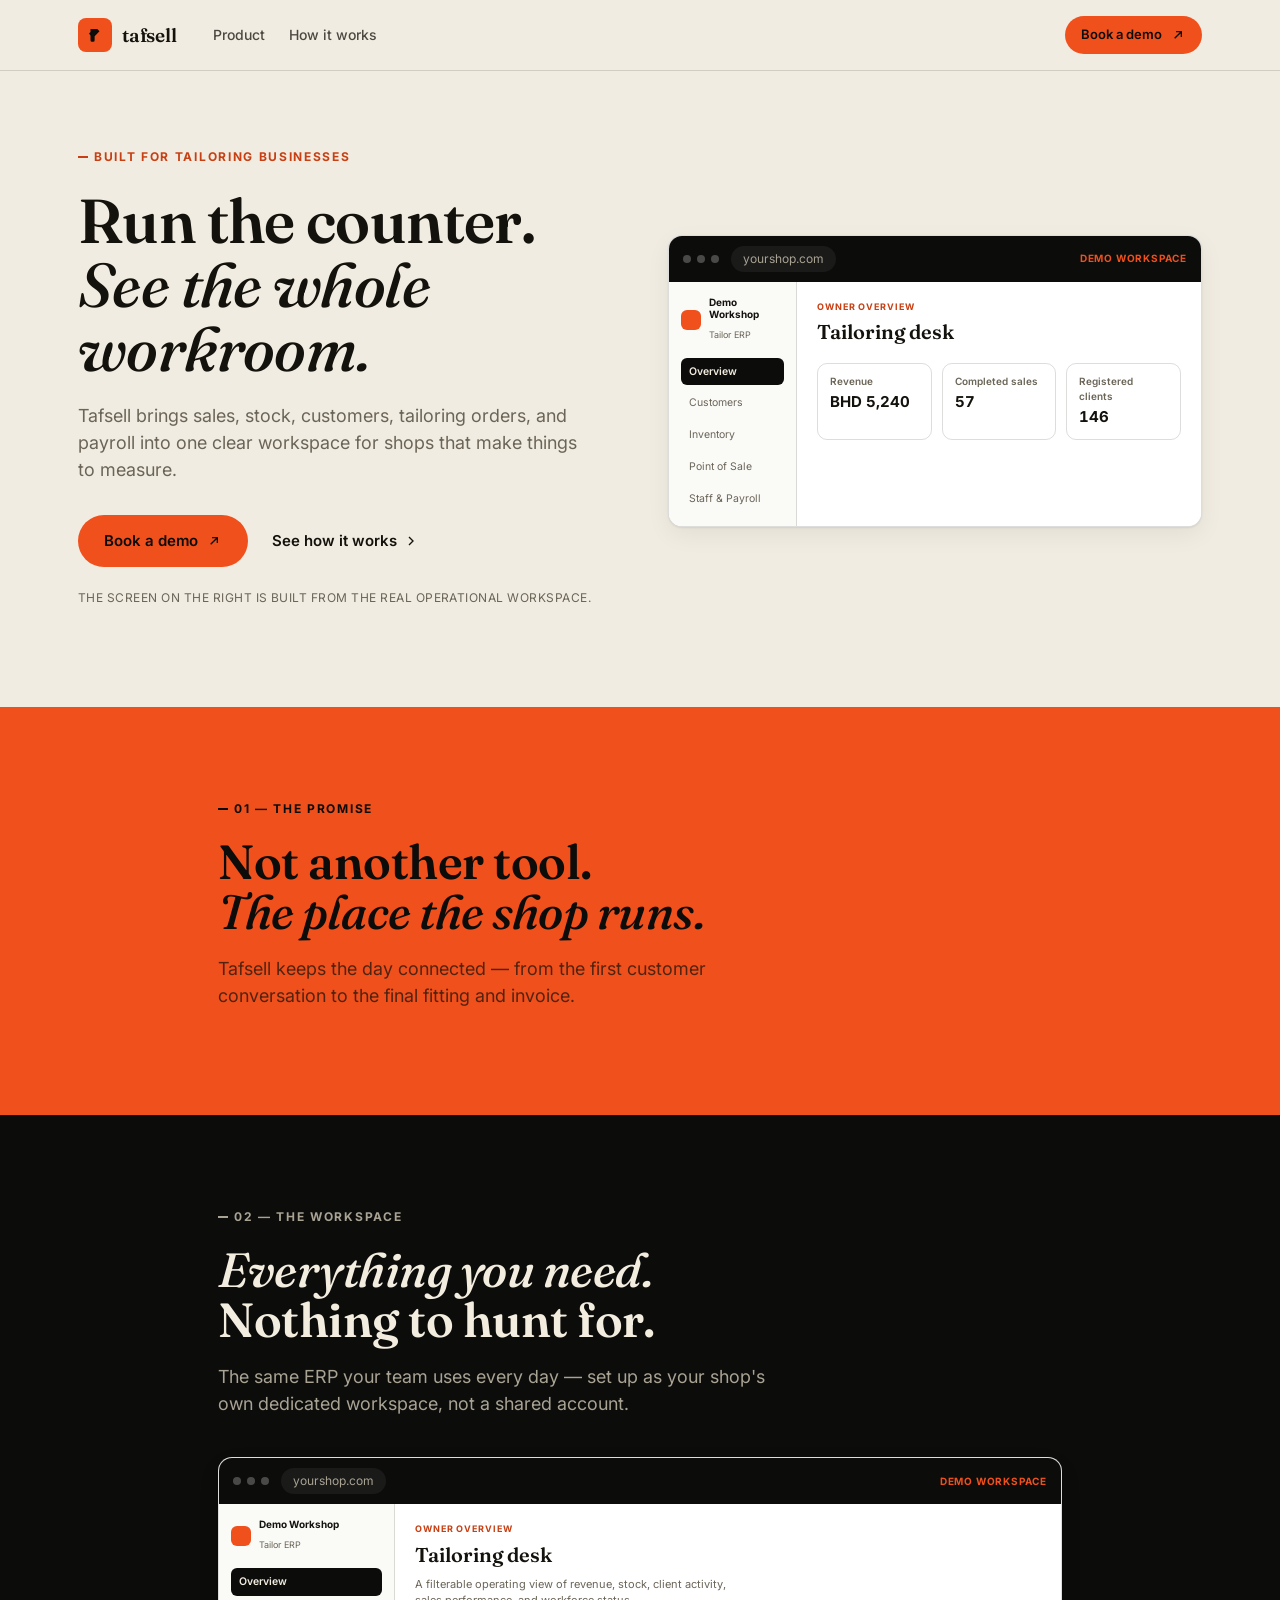
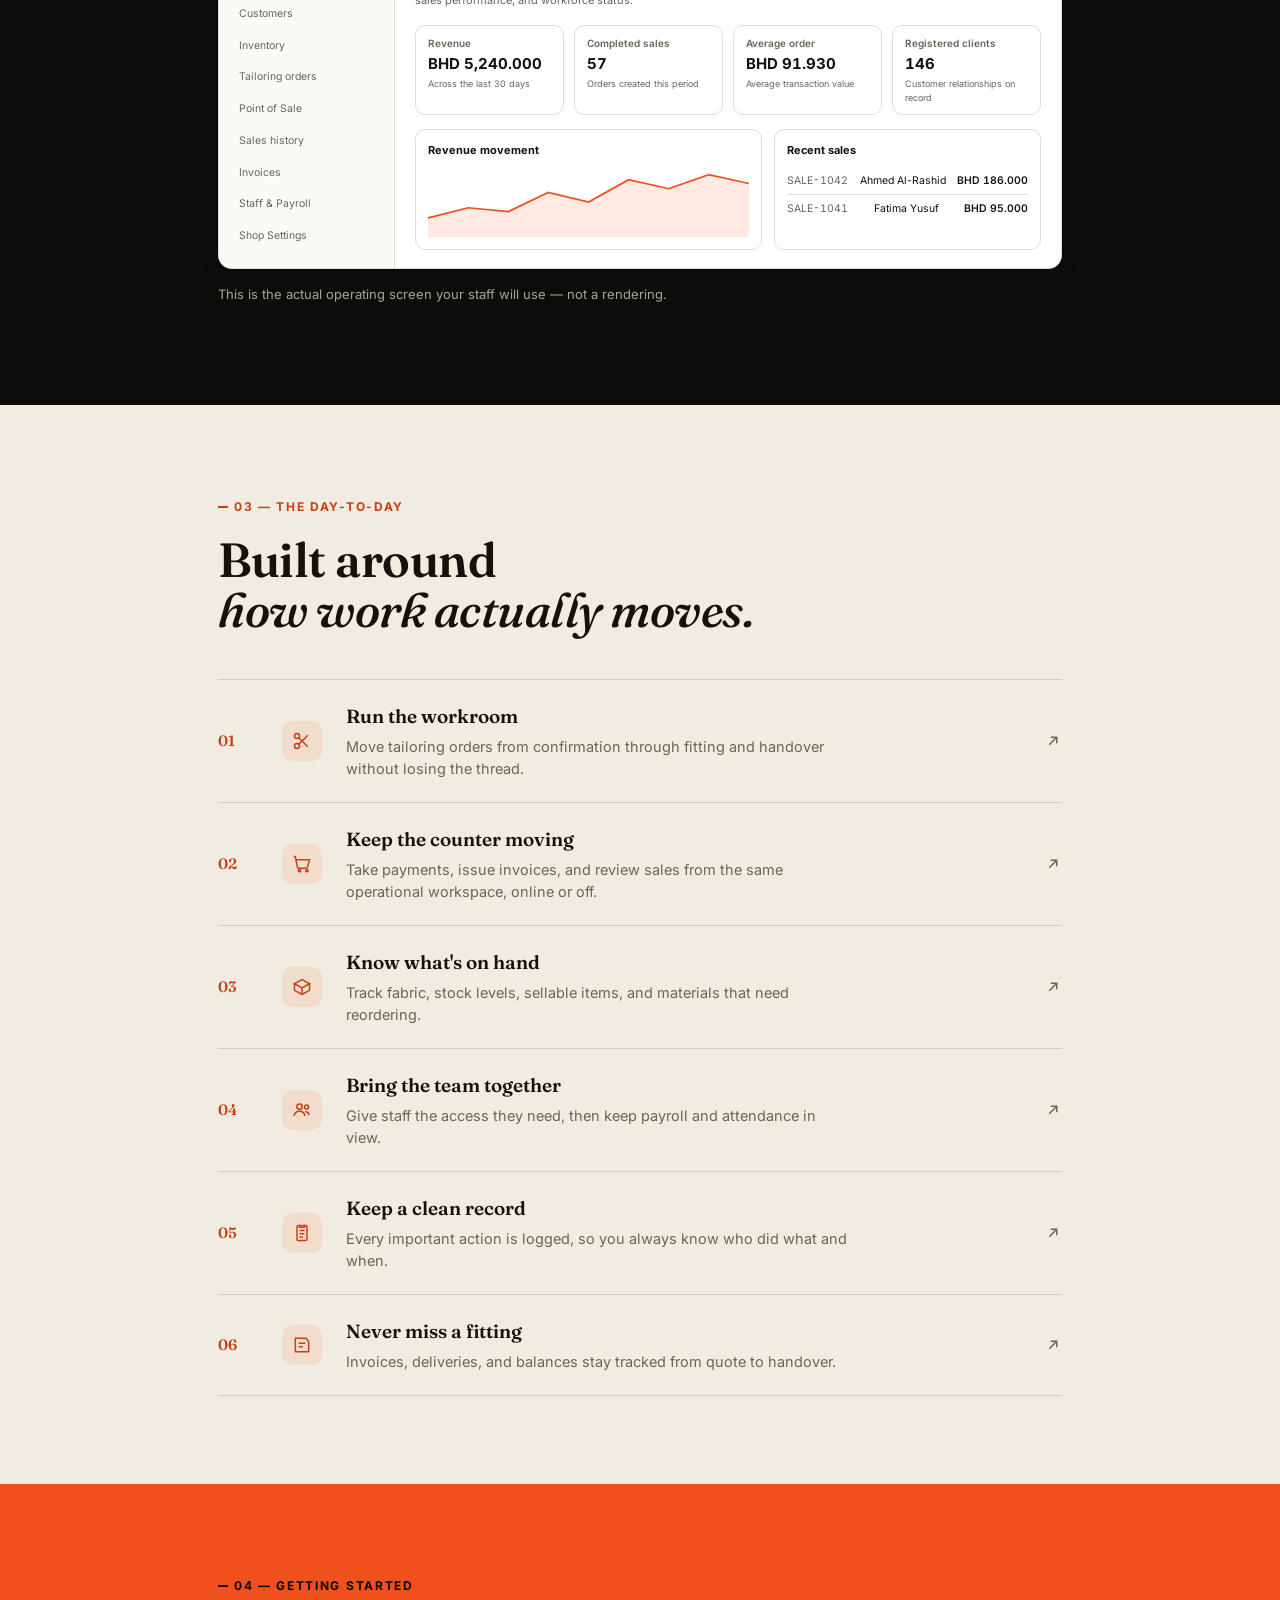
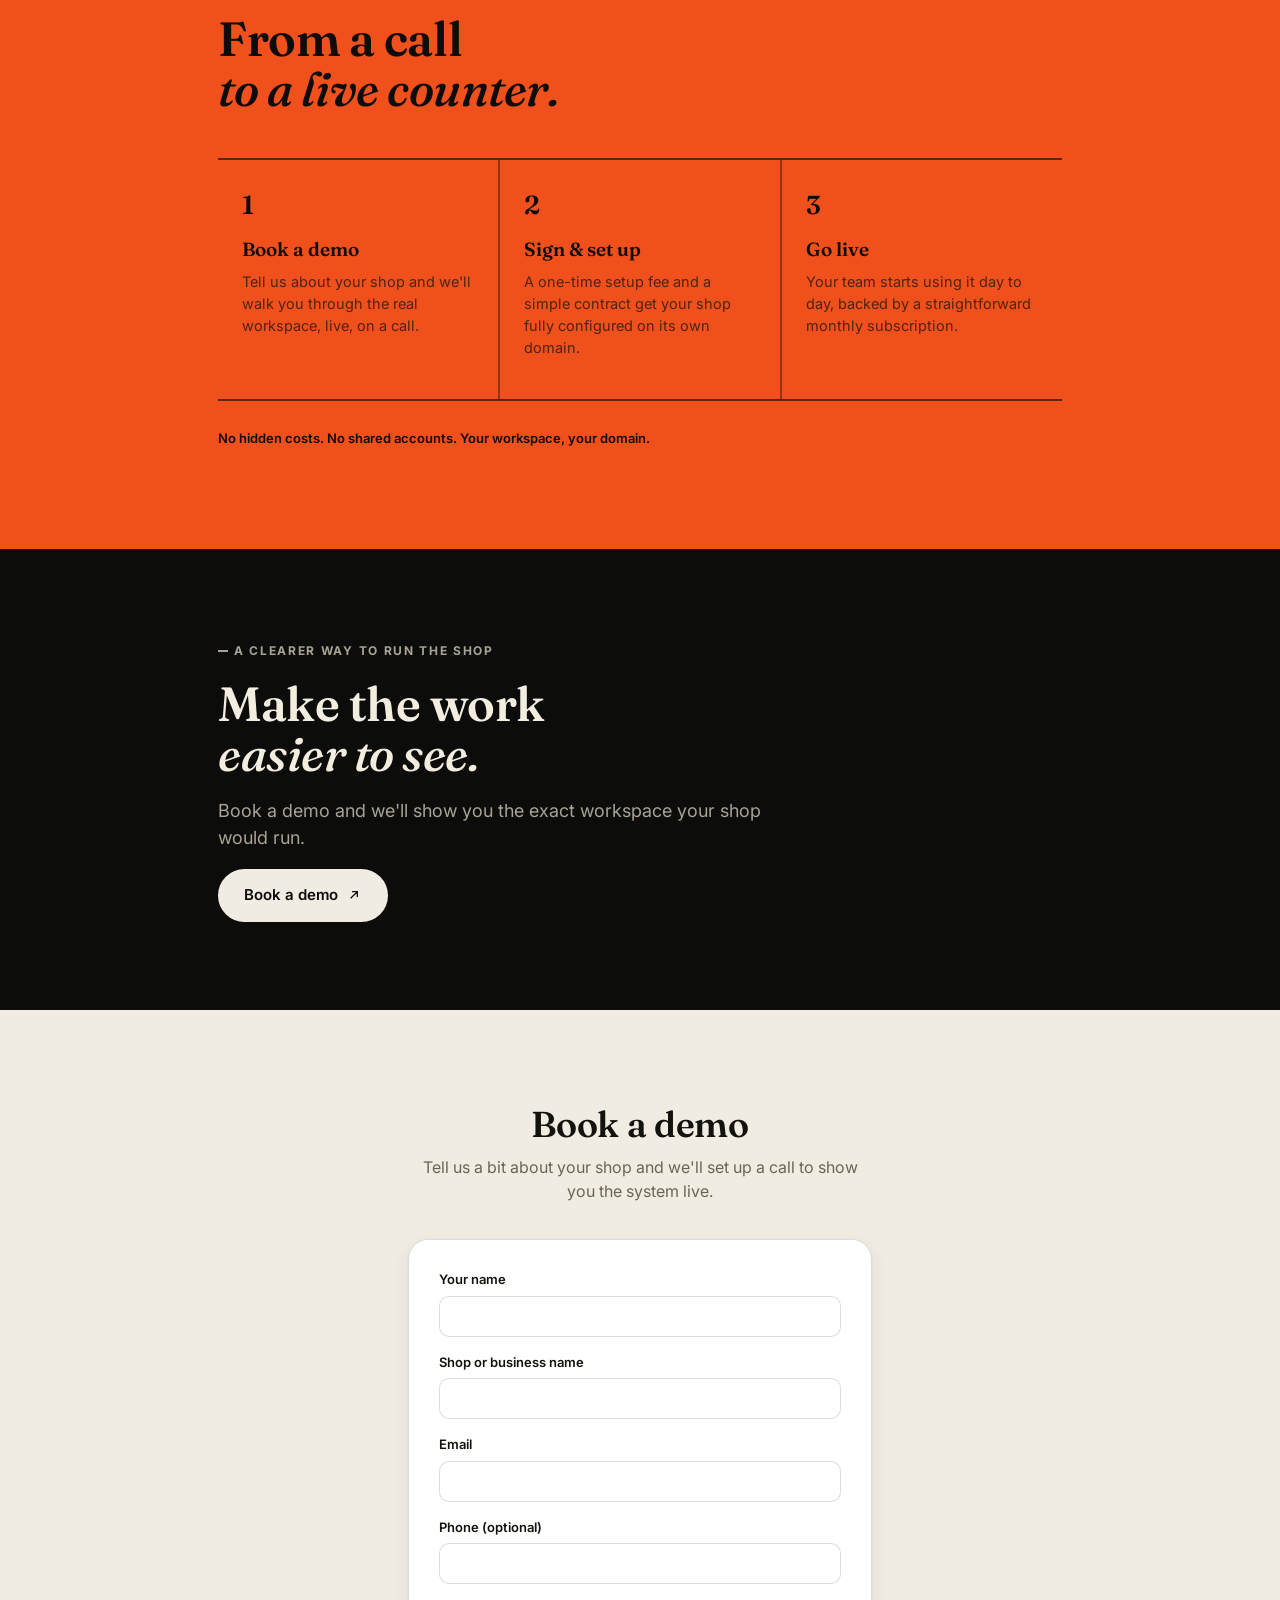
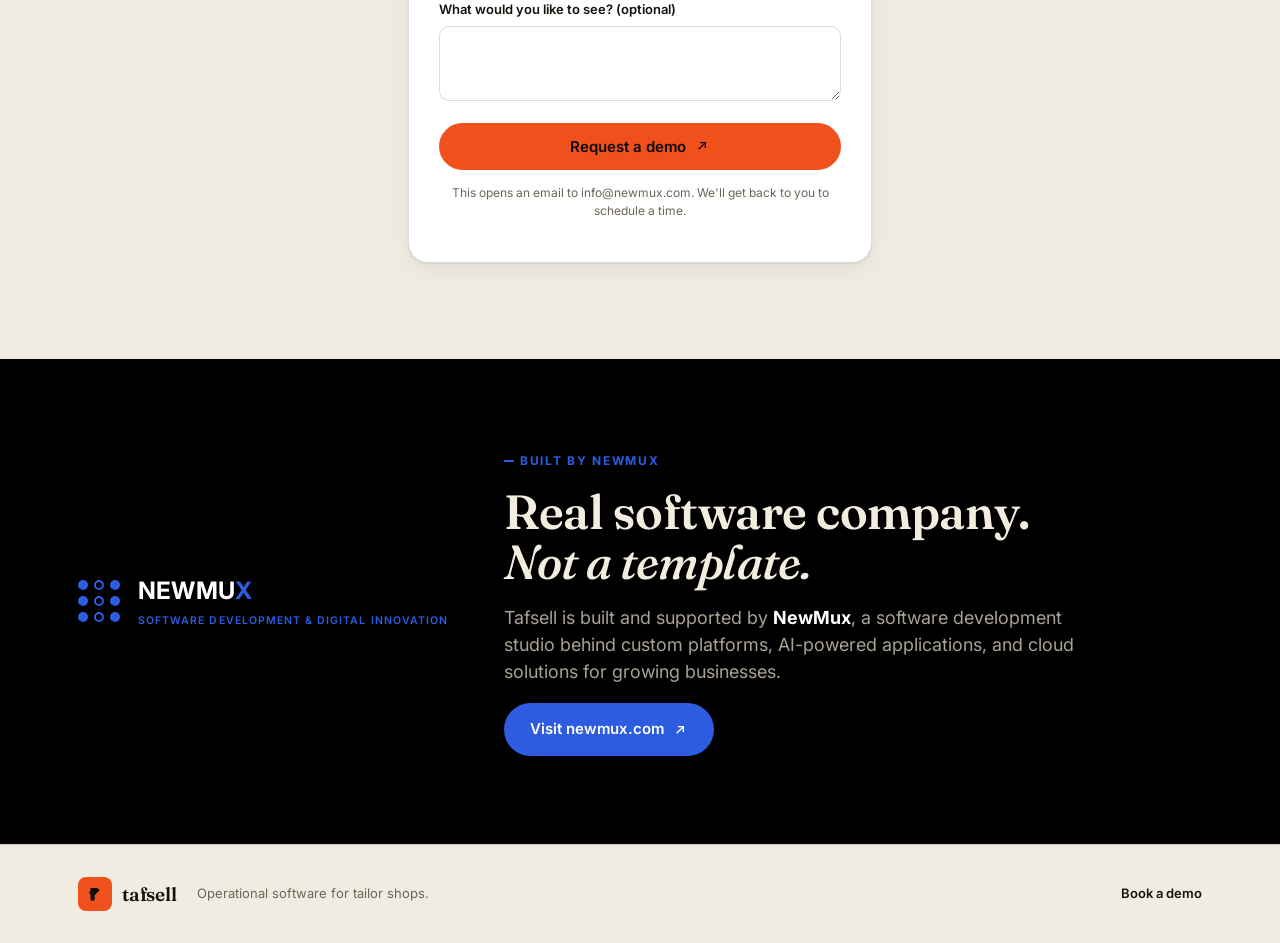
==== index.html @ ed80405f "Add "Built by NewMux" credibility section New section before the footer introducing NewMux, the comp" ====
<!doctype html>
<html lang="en">
<head>
  <meta charset="UTF-8" />
  <meta name="viewport" content="width=device-width, initial-scale=1.0" />
  <title>Tafsell — Run the Counter, See the Whole Workroom</title>
  <meta name="description" content="Tafsell brings sales, stock, customers, tailoring orders, and payroll into one clear workspace for shops that make things to measure. Book a demo." />
  <link rel="icon" type="image/jpeg" href="/assets/tafsell-logo-192.jpg" />
  <link rel="preconnect" href="https://fonts.googleapis.com">
  <link rel="preconnect" href="https://fonts.gstatic.com" crossorigin>
  <link href="https://fonts.googleapis.com/css2?family=Fraunces:ital,opsz,wght@0,9..144,500;0,9..144,600;0,9..144,700;1,9..144,500;1,9..144,600&family=Inter:wght@400;500;600;700&display=swap" rel="stylesheet">
  <link rel="stylesheet" href="/styles.css" />
</head>
<body>
  <header class="site-header">
    <div class="wrap header-inner">
      <a href="#top" class="brand">
        <span class="brand-mark" aria-hidden="true">
          <svg viewBox="0 0 24 24" fill="none"><path d="M6 4h9l3 3-6.5 6.5V19a2 2 0 0 1-2 2H8a2 2 0 0 1-2-2v-6.5L4 10l2-2Z" fill="currentColor"/></svg>
        </span>
        <span class="brand-word">tafsell</span>
      </a>
      <nav class="main-nav" aria-label="Primary">
        <a href="#workspace">Product</a>
        <a href="#getting-started">How it works</a>
      </nav>
      <a href="#book-a-demo" class="btn btn-primary btn-sm">Book a demo <svg viewBox="0 0 24 24" fill="none" stroke="currentColor" stroke-width="2"><path d="M7 17 17 7M9 7h8v8"/></svg></a>
    </div>
  </header>

  <main id="top">
    <section class="hero">
      <div class="wrap hero-grid">
        <div class="hero-copy">
          <span class="eyebrow">Built for tailoring businesses</span>
          <h1 class="display">Run the counter.<br /><em>See the whole workroom.</em></h1>
          <p class="lead">Tafsell brings sales, stock, customers, tailoring orders, and payroll into one clear workspace for shops that make things to measure.</p>
          <div class="hero-actions">
            <a href="#book-a-demo" class="btn btn-primary btn-lg">Book a demo <svg viewBox="0 0 24 24" fill="none" stroke="currentColor" stroke-width="2"><path d="M7 17 17 7M9 7h8v8"/></svg></a>
            <a href="#getting-started" class="btn-link">See how it works <svg viewBox="0 0 24 24" fill="none" stroke="currentColor" stroke-width="2"><path d="m9 6 6 6-6 6"/></svg></a>
          </div>
          <p class="hero-caption">The screen on the right is built from the real operational workspace.</p>
        </div>
        <div class="hero-visual">
          <div class="browser-frame">
            <div class="browser-bar">
              <span class="browser-dots" aria-hidden="true"><i></i><i></i><i></i></span>
              <span class="browser-url">yourshop.com</span>
              <span class="live-tag">Demo workspace</span>
            </div>
            <div class="mock-app mock-app--compact">
              <aside class="mock-sidebar">
                <div class="mock-sidebar-brand"><span class="mock-sidebar-mark"></span><div><p>Demo Workshop</p><span>Tailor ERP</span></div></div>
                <nav>
                  <span class="mock-nav-item is-active">Overview</span>
                  <span class="mock-nav-item">Customers</span>
                  <span class="mock-nav-item">Inventory</span>
                  <span class="mock-nav-item">Point of Sale</span>
                  <span class="mock-nav-item">Staff &amp; Payroll</span>
                </nav>
              </aside>
              <div class="mock-main">
                <p class="mock-eyebrow">Owner overview</p>
                <h3 class="mock-title">Tailoring desk</h3>
                <div class="mock-metric-grid">
                  <div class="mock-metric"><span class="mock-metric-label">Revenue</span><span class="mock-metric-value">BHD 5,240</span></div>
                  <div class="mock-metric"><span class="mock-metric-label">Completed sales</span><span class="mock-metric-value">57</span></div>
                  <div class="mock-metric"><span class="mock-metric-label">Registered clients</span><span class="mock-metric-value">146</span></div>
                </div>
              </div>
            </div>
          </div>
        </div>
      </div>
    </section>

    <section class="block block-orange">
      <div class="wrap block-inner">
        <span class="eyebrow eyebrow-on-orange">01 — The promise</span>
        <h2 class="display block-heading">Not another tool.<br /><em>The place the shop runs.</em></h2>
        <p class="block-lead">Tafsell keeps the day connected — from the first customer conversation to the final fitting and invoice.</p>
      </div>
    </section>

    <section id="workspace" class="block block-black">
      <div class="wrap block-inner">
        <span class="eyebrow eyebrow-on-black">02 — The workspace</span>
        <h2 class="display block-heading light"><em>Everything you need.</em><br />Nothing to hunt for.</h2>
        <p class="block-lead light">The same ERP your team uses every day — set up as your shop's own dedicated workspace, not a shared account.</p>
        <div class="browser-frame browser-frame--wide">
          <div class="browser-bar">
            <span class="browser-dots" aria-hidden="true"><i></i><i></i><i></i></span>
            <span class="browser-url">yourshop.com</span>
            <span class="live-tag">Demo workspace</span>
          </div>
          <div class="mock-app">
            <aside class="mock-sidebar">
              <div class="mock-sidebar-brand"><span class="mock-sidebar-mark"></span><div><p>Demo Workshop</p><span>Tailor ERP</span></div></div>
              <nav>
                <span class="mock-nav-item is-active">Overview</span>
                <span class="mock-nav-item">Customers</span>
                <span class="mock-nav-item">Inventory</span>
                <span class="mock-nav-item">Tailoring orders</span>
                <span class="mock-nav-item">Point of Sale</span>
                <span class="mock-nav-item">Sales history</span>
                <span class="mock-nav-item">Invoices</span>
                <span class="mock-nav-item">Staff &amp; Payroll</span>
                <span class="mock-nav-item">Shop Settings</span>
              </nav>
            </aside>
            <div class="mock-main">
              <p class="mock-eyebrow">Owner overview</p>
              <h3 class="mock-title">Tailoring desk</h3>
              <p class="mock-sub">A filterable operating view of revenue, stock, client activity, sales performance, and workforce status.</p>
              <div class="mock-metric-grid mock-metric-grid--4">
                <div class="mock-metric"><span class="mock-metric-label">Revenue</span><span class="mock-metric-value">BHD 5,240.000</span><span class="mock-metric-note">Across the last 30 days</span></div>
                <div class="mock-metric"><span class="mock-metric-label">Completed sales</span><span class="mock-metric-value">57</span><span class="mock-metric-note">Orders created this period</span></div>
                <div class="mock-metric"><span class="mock-metric-label">Average order</span><span class="mock-metric-value">BHD 91.930</span><span class="mock-metric-note">Average transaction value</span></div>
                <div class="mock-metric"><span class="mock-metric-label">Registered clients</span><span class="mock-metric-value">146</span><span class="mock-metric-note">Customer relationships on record</span></div>
              </div>
              <div class="mock-panels">
                <div class="mock-panel mock-panel--chart">
                  <p class="mock-panel-title">Revenue movement</p>
                  <svg class="mock-chart" viewBox="0 0 320 110" preserveAspectRatio="none">
                    <polyline points="0,80 40,64 80,70 120,40 160,55 200,20 240,34 280,12 320,26" fill="none" stroke="#f0501c" stroke-width="2.5" />
                    <polygon points="0,80 40,64 80,70 120,40 160,55 200,20 240,34 280,12 320,26 320,110 0,110" fill="rgba(240,80,28,0.12)" />
                  </svg>
                </div>
                <div class="mock-panel">
                  <p class="mock-panel-title">Recent sales</p>
                  <div class="mock-row"><span>SALE-1042</span><span>Ahmed Al-Rashid</span><span>BHD 186.000</span></div>
                  <div class="mock-row"><span>SALE-1041</span><span>Fatima Yusuf</span><span>BHD 95.000</span></div>
                </div>
              </div>
            </div>
          </div>
        </div>
        <p class="frame-caption">This is the actual operating screen your staff will use — not a rendering.</p>
      </div>
    </section>

    <section class="block block-cream">
      <div class="wrap block-inner">
        <span class="eyebrow">03 — The day-to-day</span>
        <h2 class="display block-heading">Built around<br /><em>how work actually moves.</em></h2>
        <ol class="feature-list">
          <li>
            <span class="feature-number">01</span>
            <span class="feature-icon"><svg viewBox="0 0 24 24" fill="none" stroke="currentColor" stroke-width="1.8"><circle cx="6" cy="6" r="3"/><circle cx="6" cy="18" r="3"/><path d="M8.1 8.1 19 19M19 5 8.1 15.9"/></svg></span>
            <span class="feature-text"><h3>Run the workroom</h3><p>Move tailoring orders from confirmation through fitting and handover without losing the thread.</p></span>
            <svg class="feature-arrow" viewBox="0 0 24 24" fill="none" stroke="currentColor" stroke-width="2"><path d="M7 17 17 7M9 7h8v8"/></svg>
          </li>
          <li>
            <span class="feature-number">02</span>
            <span class="feature-icon"><svg viewBox="0 0 24 24" fill="none" stroke="currentColor" stroke-width="1.8"><circle cx="9" cy="20" r="1.4"/><circle cx="18" cy="20" r="1.4"/><path d="M2 3h2l2.4 12.2a2 2 0 0 0 2 1.8h8.2a2 2 0 0 0 2-1.6L21 7H5.6"/></svg></span>
            <span class="feature-text"><h3>Keep the counter moving</h3><p>Take payments, issue invoices, and review sales from the same operational workspace, online or off.</p></span>
            <svg class="feature-arrow" viewBox="0 0 24 24" fill="none" stroke="currentColor" stroke-width="2"><path d="M7 17 17 7M9 7h8v8"/></svg>
          </li>
          <li>
            <span class="feature-number">03</span>
            <span class="feature-icon"><svg viewBox="0 0 24 24" fill="none" stroke="currentColor" stroke-width="1.8"><path d="M21 8 12 3 3 8l9 5 9-5Z"/><path d="M3 8v8l9 5 9-5V8"/><path d="M12 13v8"/></svg></span>
            <span class="feature-text"><h3>Know what's on hand</h3><p>Track fabric, stock levels, sellable items, and materials that need reordering.</p></span>
            <svg class="feature-arrow" viewBox="0 0 24 24" fill="none" stroke="currentColor" stroke-width="2"><path d="M7 17 17 7M9 7h8v8"/></svg>
          </li>
          <li>
            <span class="feature-number">04</span>
            <span class="feature-icon"><svg viewBox="0 0 24 24" fill="none" stroke="currentColor" stroke-width="1.8"><circle cx="9" cy="8" r="3.2"/><path d="M2.5 19c.7-3.4 3.3-5.4 6.5-5.4s5.8 2 6.5 5.4"/><circle cx="17.5" cy="8.5" r="2.4"/><path d="M16 13.7c2.4.3 4.2 2 4.7 4.5"/></svg></span>
            <span class="feature-text"><h3>Bring the team together</h3><p>Give staff the access they need, then keep payroll and attendance in view.</p></span>
            <svg class="feature-arrow" viewBox="0 0 24 24" fill="none" stroke="currentColor" stroke-width="2"><path d="M7 17 17 7M9 7h8v8"/></svg>
          </li>
          <li>
            <span class="feature-number">05</span>
            <span class="feature-icon"><svg viewBox="0 0 24 24" fill="none" stroke="currentColor" stroke-width="1.8"><rect x="6" y="3" width="12" height="18" rx="1.5"/><path d="M9 3v2h6V3M9 9h6M9 13h6M9 17h4"/></svg></span>
            <span class="feature-text"><h3>Keep a clean record</h3><p>Every important action is logged, so you always know who did what and when.</p></span>
            <svg class="feature-arrow" viewBox="0 0 24 24" fill="none" stroke="currentColor" stroke-width="2"><path d="M7 17 17 7M9 7h8v8"/></svg>
          </li>
          <li>
            <span class="feature-number">06</span>
            <span class="feature-icon"><svg viewBox="0 0 24 24" fill="none" stroke="currentColor" stroke-width="1.8"><path d="M4 4h13l3 4v12H4z"/><path d="M8 10h8M8 14h5"/></svg></span>
            <span class="feature-text"><h3>Never miss a fitting</h3><p>Invoices, deliveries, and balances stay tracked from quote to handover.</p></span>
            <svg class="feature-arrow" viewBox="0 0 24 24" fill="none" stroke="currentColor" stroke-width="2"><path d="M7 17 17 7M9 7h8v8"/></svg>
          </li>
        </ol>
      </div>
    </section>

    <section id="getting-started" class="block block-orange">
      <div class="wrap block-inner">
        <span class="eyebrow eyebrow-on-orange">04 — Getting started</span>
        <h2 class="display block-heading">From a call<br /><em>to a live counter.</em></h2>
        <div class="steps">
          <div class="step">
            <span class="step-number">1</span>
            <h3>Book a demo</h3>
            <p>Tell us about your shop and we'll walk you through the real workspace, live, on a call.</p>
          </div>
          <div class="step">
            <span class="step-number">2</span>
            <h3>Sign &amp; set up</h3>
            <p>A one-time setup fee and a simple contract get your shop fully configured on its own domain.</p>
          </div>
          <div class="step">
            <span class="step-number">3</span>
            <h3>Go live</h3>
            <p>Your team starts using it day to day, backed by a straightforward monthly subscription.</p>
          </div>
        </div>
        <p class="steps-note">No hidden costs. No shared accounts. Your workspace, your domain.</p>
      </div>
    </section>

    <section class="block block-black block-cta">
      <div class="wrap block-inner">
        <span class="eyebrow eyebrow-on-black">A clearer way to run the shop</span>
        <h2 class="display block-heading light">Make the work<br /><em>easier to see.</em></h2>
        <p class="block-lead light">Book a demo and we'll show you the exact workspace your shop would run.</p>
        <a href="#book-a-demo" class="btn btn-cream btn-lg">Book a demo <svg viewBox="0 0 24 24" fill="none" stroke="currentColor" stroke-width="2"><path d="M7 17 17 7M9 7h8v8"/></svg></a>
      </div>
    </section>

    <section id="book-a-demo" class="block block-cream demo-section">
      <div class="wrap demo-wrap">
        <div class="section-head">
          <h2 class="display">Book a demo</h2>
          <p>Tell us a bit about your shop and we'll set up a call to show you the system live.</p>
        </div>
        <form class="demo-form" id="demo-form">
          <div class="field">
            <label for="demo-name">Your name</label>
            <input id="demo-name" name="name" type="text" required maxlength="160" />
          </div>
          <div class="field">
            <label for="demo-shop">Shop or business name</label>
            <input id="demo-shop" name="shopName" type="text" required maxlength="160" />
          </div>
          <div class="field">
            <label for="demo-email">Email</label>
            <input id="demo-email" name="email" type="email" required maxlength="320" />
          </div>
          <div class="field">
            <label for="demo-phone">Phone (optional)</label>
            <input id="demo-phone" name="phone" type="tel" maxlength="40" />
          </div>
          <div class="field">
            <label for="demo-message">What would you like to see? (optional)</label>
            <textarea id="demo-message" name="message" rows="3" maxlength="2000"></textarea>
          </div>
          <button type="submit" class="btn btn-primary btn-block">Request a demo <svg viewBox="0 0 24 24" fill="none" stroke="currentColor" stroke-width="2"><path d="M7 17 17 7M9 7h8v8"/></svg></button>
          <p class="form-note">This opens an email to <span id="sales-email">info@newmux.com</span>. We'll get back to you to schedule a time.</p>
        </form>
      </div>
    </section>

    <section class="block newmux-block">
      <div class="wrap newmux-inner">
        <div class="newmux-lockup">
          <div class="newmux-mark" aria-hidden="true">
            <span></span><span class="dot-outline"></span><span></span>
            <span></span><span class="dot-outline"></span><span></span>
            <span></span><span class="dot-outline"></span><span></span>
          </div>
          <div>
            <p class="newmux-wordmark">NEWMU<em>X</em></p>
            <p class="newmux-tagline">Software development &amp; digital innovation</p>
          </div>
        </div>
        <div class="newmux-copy">
          <span class="eyebrow eyebrow-newmux">Built by NewMux</span>
          <h2 class="display block-heading light">Real software company.<br /><em>Not a template.</em></h2>
          <p class="block-lead light">Tafsell is built and supported by <strong>NewMux</strong>, a software development studio behind custom platforms, AI-powered applications, and cloud solutions for growing businesses.</p>
          <a href="https://www.newmux.com/" target="_blank" rel="noopener" class="btn btn-newmux btn-lg">Visit newmux.com <svg viewBox="0 0 24 24" fill="none" stroke="currentColor" stroke-width="2"><path d="M7 17 17 7M9 7h8v8"/></svg></a>
        </div>
      </div>
    </section>
  </main>

  <footer class="site-footer">
    <div class="wrap footer-inner">
      <a href="#top" class="brand">
        <span class="brand-mark" aria-hidden="true">
          <svg viewBox="0 0 24 24" fill="none"><path d="M6 4h9l3 3-6.5 6.5V19a2 2 0 0 1-2 2H8a2 2 0 0 1-2-2v-6.5L4 10l2-2Z" fill="currentColor"/></svg>
        </span>
        <span class="brand-word">tafsell</span>
      </a>
      <p class="footer-tagline">Operational software for tailor shops.</p>
      <a href="#book-a-demo" class="footer-link">Book a demo</a>
    </div>
  </footer>

  <script src="/script.js"></script>
</body>
</html>
---- styles.css ----
:root {
  --cream: #f1ece1;
  --cream-2: #e8e0cd;
  --ink: #14120d;
  --black: #0c0c0b;
  --cream-text: #f3ede0;
  --muted: #6b6558;
  --muted-on-black: #a9a394;
  --orange: #f0501c;
  --orange-deep: #c73f13;
  --line: rgba(20, 18, 13, 0.14);
  --line-on-black: rgba(243, 237, 224, 0.16);
  --line-on-orange: rgba(12, 12, 11, 0.4);
  --shadow: 0 1px 2px rgba(12, 12, 11, 0.08), 0 8px 24px rgba(12, 12, 11, 0.06);
  --newmux-black: #000000;
  --newmux-blue: #2e5ce0;
  --newmux-blue-soft: rgba(46, 92, 224, 0.14);
}

* { box-sizing: border-box; }

body {
  margin: 0;
  font-family: "Inter", -apple-system, BlinkMacSystemFont, "Segoe UI", sans-serif;
  color: var(--ink);
  background: var(--cream);
  line-height: 1.5;
  -webkit-font-smoothing: antialiased;
}

img, svg { max-width: 100%; display: block; }

.wrap {
  max-width: 1180px;
  margin: 0 auto;
  padding: 0 28px;
}

h1, h2, h3 { margin: 0; text-wrap: balance; }

.display {
  font-family: "Fraunces", Georgia, serif;
  font-optical-sizing: auto;
  line-height: 1.04;
  letter-spacing: -0.01em;
}

.display em {
  font-style: italic;
  font-weight: 500;
}

/* ---------- header ---------- */

.site-header {
  background: var(--cream);
  border-bottom: 1px solid var(--line);
  position: sticky;
  top: 0;
  z-index: 30;
}

.header-inner {
  display: flex;
  align-items: center;
  gap: 24px;
  padding-top: 16px;
  padding-bottom: 16px;
}

.brand {
  display: flex;
  align-items: center;
  gap: 10px;
  text-decoration: none;
  color: inherit;
}

.brand-mark {
  width: 34px;
  height: 34px;
  border-radius: 8px;
  background: var(--orange);
  color: var(--black);
  display: flex;
  align-items: center;
  justify-content: center;
  flex-shrink: 0;
}

.brand-mark svg { width: 18px; height: 18px; }

.brand-word {
  font-family: "Fraunces", serif;
  font-weight: 600;
  font-size: 19px;
  letter-spacing: -0.01em;
}

.main-nav {
  display: flex;
  gap: 24px;
  margin-inline-start: 12px;
  margin-inline-end: auto;
}

.main-nav a {
  color: var(--ink);
  text-decoration: none;
  font-size: 14px;
  font-weight: 500;
  opacity: 0.75;
}

.main-nav a:hover { opacity: 1; }

@media (max-width: 720px) {
  .main-nav { display: none; }
}

/* ---------- buttons ---------- */

.btn {
  display: inline-flex;
  align-items: center;
  gap: 8px;
  border-radius: 999px;
  font-weight: 600;
  text-decoration: none;
  cursor: pointer;
  border: none;
  font-family: inherit;
  transition: transform 0.12s ease, opacity 0.12s ease;
}

.btn svg { width: 16px; height: 16px; flex-shrink: 0; }
.btn:hover { transform: translateY(-1px); }
.btn:active { transform: translateY(0); }
.btn:focus-visible { outline: 2px solid var(--orange); outline-offset: 3px; }

.btn-primary { background: var(--orange); color: var(--black); }
.btn-primary:hover { background: var(--orange-deep); color: var(--cream-text); }

.btn-cream { background: var(--cream); color: var(--black); }
.btn-cream:hover { background: #fff; }

.btn-sm { padding: 9px 16px; font-size: 13px; }
.btn-lg { padding: 15px 26px; font-size: 15px; }
.btn-block { width: 100%; justify-content: center; padding: 14px 20px; font-size: 15px; border: none; }

.btn-link {
  display: inline-flex;
  align-items: center;
  gap: 6px;
  color: var(--ink);
  text-decoration: none;
  font-weight: 600;
  font-size: 15px;
}

.btn-link svg { width: 16px; height: 16px; }

/* ---------- eyebrow ---------- */

.eyebrow {
  display: inline-block;
  font-size: 12px;
  font-weight: 700;
  letter-spacing: 0.14em;
  text-transform: uppercase;
  color: var(--orange-deep);
  padding-left: 16px;
  position: relative;
}

.eyebrow::before {
  content: "";
  position: absolute;
  left: 0;
  top: 50%;
  transform: translateY(-50%);
  width: 10px;
  height: 2px;
  background: currentColor;
}

.eyebrow-on-orange { color: var(--black); }
.eyebrow-on-black { color: var(--muted-on-black); }

/* ---------- hero ---------- */

.hero { padding: 72px 0 88px; }

.hero-grid {
  display: grid;
  grid-template-columns: 1fr 1fr;
  gap: 56px;
  align-items: center;
}

@media (max-width: 900px) {
  .hero-grid { grid-template-columns: 1fr; gap: 40px; }
}

.hero-copy h1 {
  margin-top: 22px;
  font-size: clamp(38px, 5.2vw, 62px);
  font-weight: 600;
}

.lead {
  margin-top: 20px;
  font-size: 18px;
  color: var(--muted);
  max-width: 46ch;
}

.hero-actions {
  margin-top: 32px;
  display: flex;
  align-items: center;
  gap: 24px;
  flex-wrap: wrap;
}

.hero-caption {
  margin-top: 22px;
  font-size: 12px;
  letter-spacing: 0.04em;
  text-transform: uppercase;
  color: var(--muted);
}

/* ---------- browser frame + product mock ---------- */

.browser-frame {
  background: #fff;
  border-radius: 14px;
  border: 1px solid var(--line);
  box-shadow: var(--shadow);
  overflow: hidden;
}

.browser-frame--wide { margin-top: 40px; }

.browser-bar {
  display: flex;
  align-items: center;
  gap: 12px;
  padding: 10px 14px;
  background: var(--black);
}

.browser-dots { display: flex; gap: 6px; }
.browser-dots i { width: 8px; height: 8px; border-radius: 50%; background: rgba(255,255,255,0.25); display: block; }

.browser-url {
  font-size: 12px;
  color: var(--muted-on-black);
  background: rgba(255,255,255,0.06);
  padding: 4px 12px;
  border-radius: 999px;
  font-family: "Inter", sans-serif;
}

.live-tag {
  margin-inline-start: auto;
  font-size: 10px;
  font-weight: 700;
  letter-spacing: 0.08em;
  text-transform: uppercase;
  color: var(--orange);
}

.mock-app {
  display: grid;
  grid-template-columns: 176px 1fr;
  background: #fff;
  color: var(--ink);
  min-height: 320px;
}

.mock-app--compact { grid-template-columns: 128px 1fr; min-height: 220px; }

.mock-sidebar {
  background: #fafaf7;
  border-right: 1px solid var(--line);
  padding: 14px 12px;
}

.mock-sidebar-brand {
  display: flex;
  align-items: center;
  gap: 8px;
  margin-bottom: 14px;
}

.mock-sidebar-mark {
  width: 20px;
  height: 20px;
  border-radius: 6px;
  background: var(--orange);
  flex-shrink: 0;
}

.mock-sidebar-brand p { margin: 0; font-size: 10px; font-weight: 700; line-height: 1.2; }
.mock-sidebar-brand span { font-size: 9px; color: var(--muted); }

.mock-sidebar nav { display: flex; flex-direction: column; gap: 4px; }

.mock-nav-item {
  font-size: 10.5px;
  color: var(--muted);
  padding: 6px 8px;
  border-radius: 6px;
}

.mock-nav-item.is-active {
  background: var(--black);
  color: var(--cream-text);
  font-weight: 600;
}

.mock-main { padding: 18px 20px; }

.mock-eyebrow {
  margin: 0;
  font-size: 9px;
  font-weight: 700;
  letter-spacing: 0.1em;
  text-transform: uppercase;
  color: var(--orange-deep);
}

.mock-title {
  margin: 4px 0 0;
  font-family: "Fraunces", serif;
  font-size: 20px;
  font-weight: 600;
}

.mock-sub {
  margin: 6px 0 0;
  font-size: 11px;
  color: var(--muted);
  max-width: 46ch;
}

.mock-metric-grid {
  display: grid;
  grid-template-columns: repeat(3, 1fr);
  gap: 10px;
  margin-top: 16px;
}

.mock-metric-grid--4 { grid-template-columns: repeat(4, 1fr); }

@media (max-width: 640px) {
  .mock-metric-grid--4 { grid-template-columns: repeat(2, 1fr); }
  .mock-app, .mock-app--compact { grid-template-columns: 1fr; }
  .mock-sidebar { display: none; }
}

.mock-metric {
  border: 1px solid var(--line);
  border-radius: 10px;
  padding: 10px 12px;
  display: flex;
  flex-direction: column;
  gap: 2px;
}

.mock-metric-label { font-size: 10px; color: var(--muted); font-weight: 600; }
.mock-metric-value { font-size: 15px; font-weight: 700; font-variant-numeric: tabular-nums; }
.mock-metric-note { font-size: 9px; color: var(--muted); }

.mock-panels {
  display: grid;
  grid-template-columns: 1.3fr 1fr;
  gap: 12px;
  margin-top: 14px;
}

@media (max-width: 640px) {
  .mock-panels { grid-template-columns: 1fr; }
}

.mock-panel {
  border: 1px solid var(--line);
  border-radius: 10px;
  padding: 12px;
}

.mock-panel-title { margin: 0 0 8px; font-size: 11px; font-weight: 700; }

.mock-chart { width: 100%; height: 70px; }

.mock-row {
  display: flex;
  justify-content: space-between;
  gap: 8px;
  font-size: 10.5px;
  padding: 6px 0;
  border-top: 1px solid var(--line);
}

.mock-row:first-of-type { border-top: none; }
.mock-row span:first-child { color: var(--muted); font-variant-numeric: tabular-nums; }
.mock-row span:last-child { font-weight: 600; font-variant-numeric: tabular-nums; }

/* ---------- full-bleed color blocks ---------- */

.block { padding: 88px 0; }

.block-inner { max-width: 900px; }

.block-heading {
  margin-top: 18px;
  font-size: clamp(30px, 4.2vw, 48px);
  font-weight: 600;
}

.block-heading.light { color: var(--cream-text); }

.block-lead {
  margin-top: 18px;
  font-size: 18px;
  color: rgba(20,18,13,0.72);
  max-width: 52ch;
}

.block-lead.light { color: var(--muted-on-black); }

.block-orange { background: var(--orange); color: var(--black); }
.block-black { background: var(--black); color: var(--cream-text); }
.block-cream { background: var(--cream); }

.frame-caption {
  margin-top: 16px;
  font-size: 13px;
  color: var(--muted-on-black);
}

/* ---------- feature list ---------- */

.feature-list {
  list-style: none;
  margin: 44px 0 0;
  padding: 0;
  border-top: 1px solid var(--line);
}

.feature-list li {
  display: grid;
  grid-template-columns: 44px 44px 1fr 24px;
  align-items: center;
  gap: 20px;
  padding: 22px 0;
  border-bottom: 1px solid var(--line);
}

@media (max-width: 640px) {
  .feature-list li { grid-template-columns: 32px 36px 1fr 20px; gap: 12px; }
}

.feature-number {
  font-family: "Fraunces", serif;
  font-size: 15px;
  font-weight: 600;
  color: var(--orange-deep);
}

.feature-icon {
  width: 40px;
  height: 40px;
  border-radius: 10px;
  background: rgba(240, 80, 28, 0.1);
  color: var(--orange-deep);
  display: flex;
  align-items: center;
  justify-content: center;
}

.feature-icon svg { width: 20px; height: 20px; }

.feature-text h3 {
  font-family: "Fraunces", serif;
  font-size: 19px;
  font-weight: 600;
}

.feature-text p {
  margin: 6px 0 0;
  font-size: 14.5px;
  color: var(--muted);
  max-width: 56ch;
}

.feature-arrow {
  width: 18px;
  height: 18px;
  color: var(--muted);
  justify-self: end;
}

/* ---------- getting-started steps ---------- */

.steps {
  margin-top: 44px;
  display: grid;
  grid-template-columns: repeat(3, 1fr);
  column-gap: 2px;
  background: var(--line-on-orange);
  border-top: 2px solid var(--line-on-orange);
  border-bottom: 2px solid var(--line-on-orange);
}

@media (max-width: 720px) {
  .steps { grid-template-columns: 1fr; column-gap: 0; row-gap: 2px; }
}

.step {
  background: var(--orange);
  padding: 26px 24px;
}

.step-number {
  font-family: "Fraunces", serif;
  font-size: 26px;
  font-weight: 600;
}

.step h3 {
  margin-top: 10px;
  font-family: "Fraunces", serif;
  font-size: 19px;
  font-weight: 600;
}

.step p {
  margin-top: 8px;
  font-size: 14.5px;
  color: rgba(20,18,13,0.72);
}

.steps-note {
  margin-top: 28px;
  font-size: 13px;
  font-weight: 600;
  color: var(--black);
}

/* ---------- demo form ---------- */

.demo-section { padding: 96px 0; }

.demo-wrap { max-width: 520px; margin: 0 auto; }

.section-head { text-align: center; margin-bottom: 36px; }

.section-head h2 { font-size: clamp(28px, 3.4vw, 36px); font-weight: 600; }

.section-head p { margin-top: 12px; color: var(--muted); font-size: 16px; }

.demo-form {
  background: #fff;
  border: 1px solid var(--line);
  border-radius: 20px;
  padding: 30px;
  box-shadow: var(--shadow);
}

.field { margin-bottom: 16px; }

.field label {
  display: block;
  font-size: 13px;
  font-weight: 600;
  margin-bottom: 6px;
}

.field input,
.field textarea {
  width: 100%;
  padding: 11px 14px;
  border: 1px solid var(--line);
  border-radius: 10px;
  font-size: 14px;
  font-family: inherit;
  background: #fff;
  color: var(--ink);
}

.field input:focus,
.field textarea:focus {
  outline: none;
  border-color: var(--orange);
  box-shadow: 0 0 0 3px rgba(240, 80, 28, 0.16);
}

.field textarea { resize: vertical; }

.form-note {
  margin-top: 14px;
  text-align: center;
  font-size: 12px;
  color: var(--muted);
}

/* ---------- newmux ---------- */

.newmux-block { background: var(--newmux-black); }

.newmux-inner {
  display: grid;
  grid-template-columns: auto 1fr;
  gap: 56px;
  align-items: center;
}

@media (max-width: 780px) {
  .newmux-inner { grid-template-columns: 1fr; gap: 32px; }
}

.newmux-lockup {
  display: flex;
  align-items: center;
  gap: 18px;
}

.newmux-mark {
  display: grid;
  grid-template-columns: repeat(3, 10px);
  grid-template-rows: repeat(3, 10px);
  gap: 6px;
  flex-shrink: 0;
}

.newmux-mark span {
  width: 10px;
  height: 10px;
  border-radius: 50%;
  background: var(--newmux-blue);
}

.newmux-mark span.dot-outline {
  background: transparent;
  border: 2px solid var(--newmux-blue);
  box-sizing: border-box;
}

.newmux-wordmark {
  margin: 0;
  font-family: "Inter", sans-serif;
  font-weight: 700;
  font-size: 24px;
  letter-spacing: 0.01em;
  color: #fff;
}

.newmux-wordmark em { font-style: normal; color: var(--newmux-blue); }

.newmux-tagline {
  margin: 4px 0 0;
  font-size: 10.5px;
  font-weight: 600;
  letter-spacing: 0.1em;
  text-transform: uppercase;
  color: var(--newmux-blue);
}

.eyebrow-newmux { color: var(--newmux-blue); }

.newmux-copy .block-heading { margin-top: 16px; }

.newmux-copy .block-lead strong { color: #fff; }

.btn-newmux { background: var(--newmux-blue); color: #fff; }
.btn-newmux:hover { background: #4a74e8; }

/* ---------- footer ---------- */

.site-footer { border-top: 1px solid var(--line); padding: 32px 0; }

.footer-inner {
  display: flex;
  align-items: center;
  gap: 20px;
  flex-wrap: wrap;
}

.footer-tagline {
  margin: 0;
  margin-inline-end: auto;
  font-size: 13px;
  color: var(--muted);
}

.footer-link {
  color: var(--ink);
  font-size: 13px;
  font-weight: 600;
  text-decoration: none;
}

.footer-link:hover { color: var(--orange-deep); }

@media (max-width: 560px) {
  .footer-inner { flex-direction: column; align-items: flex-start; gap: 12px; }
  .footer-tagline { margin-inline-end: 0; }
}
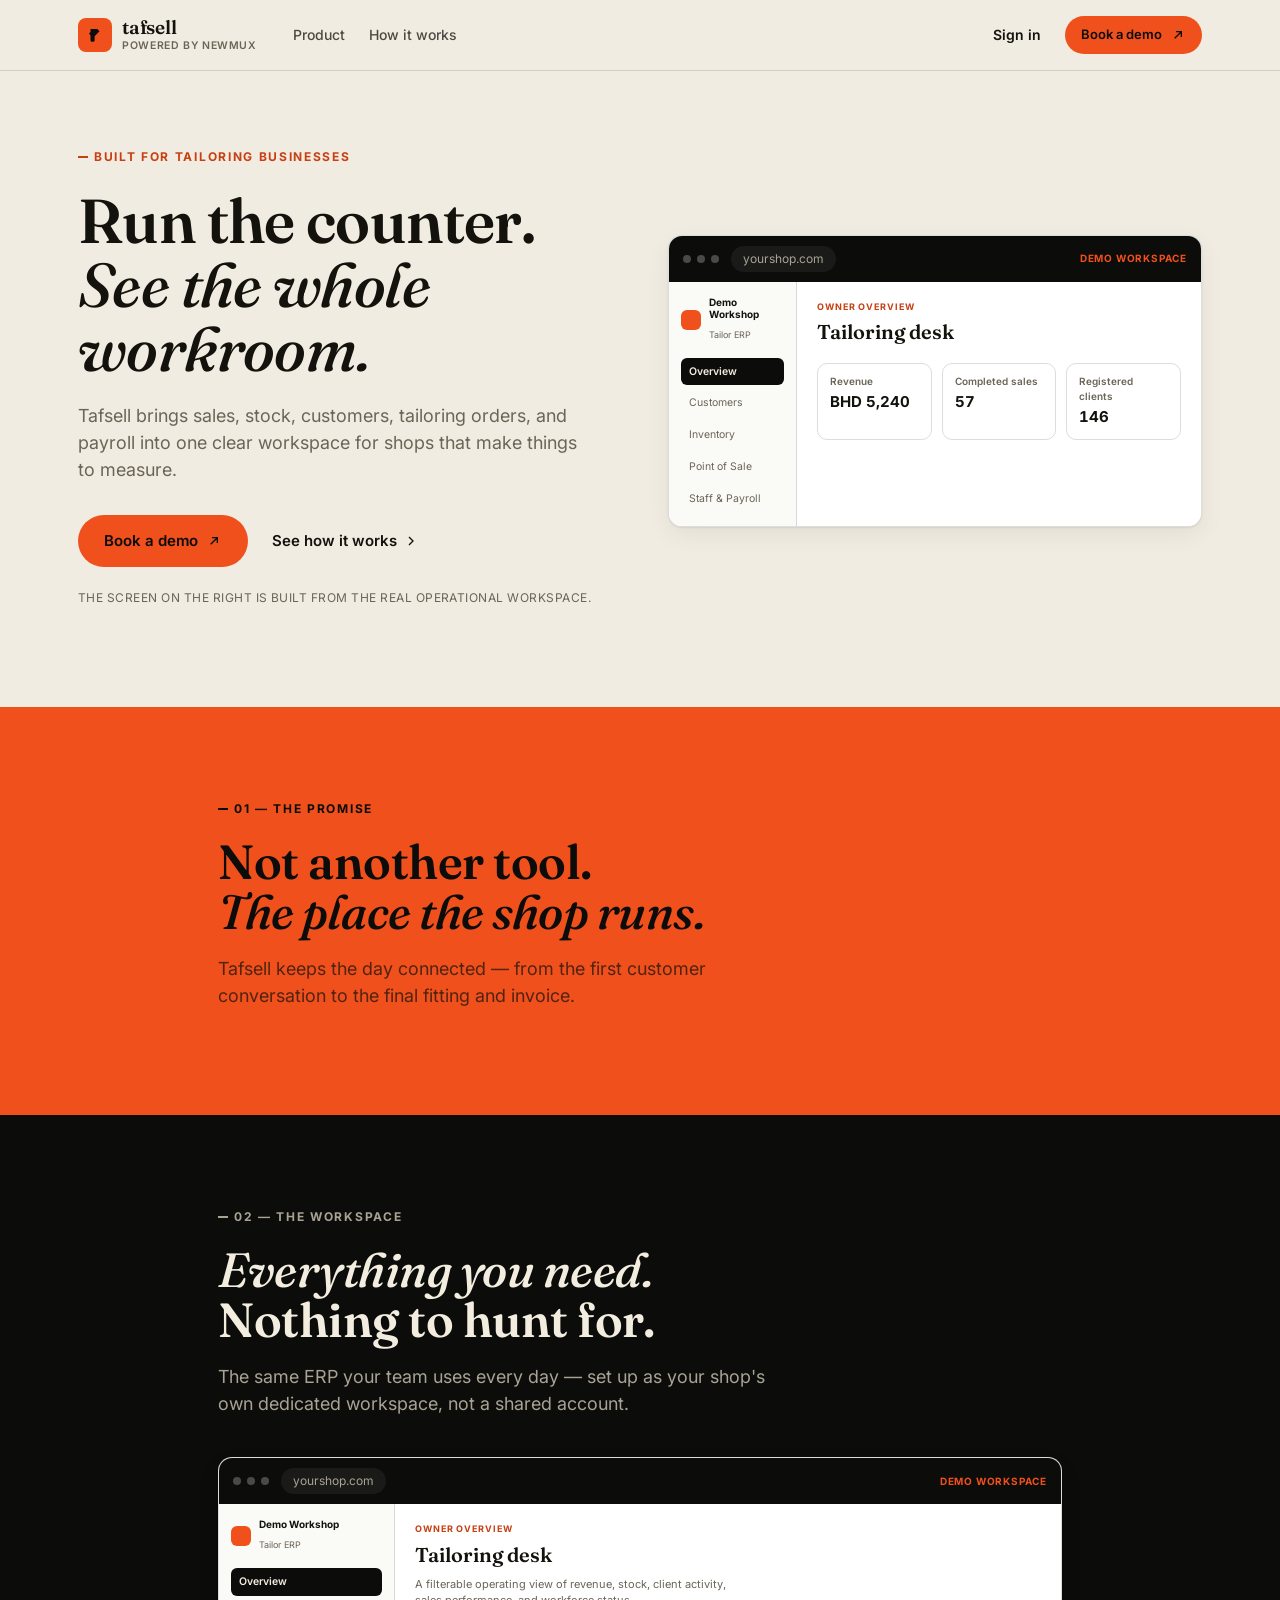
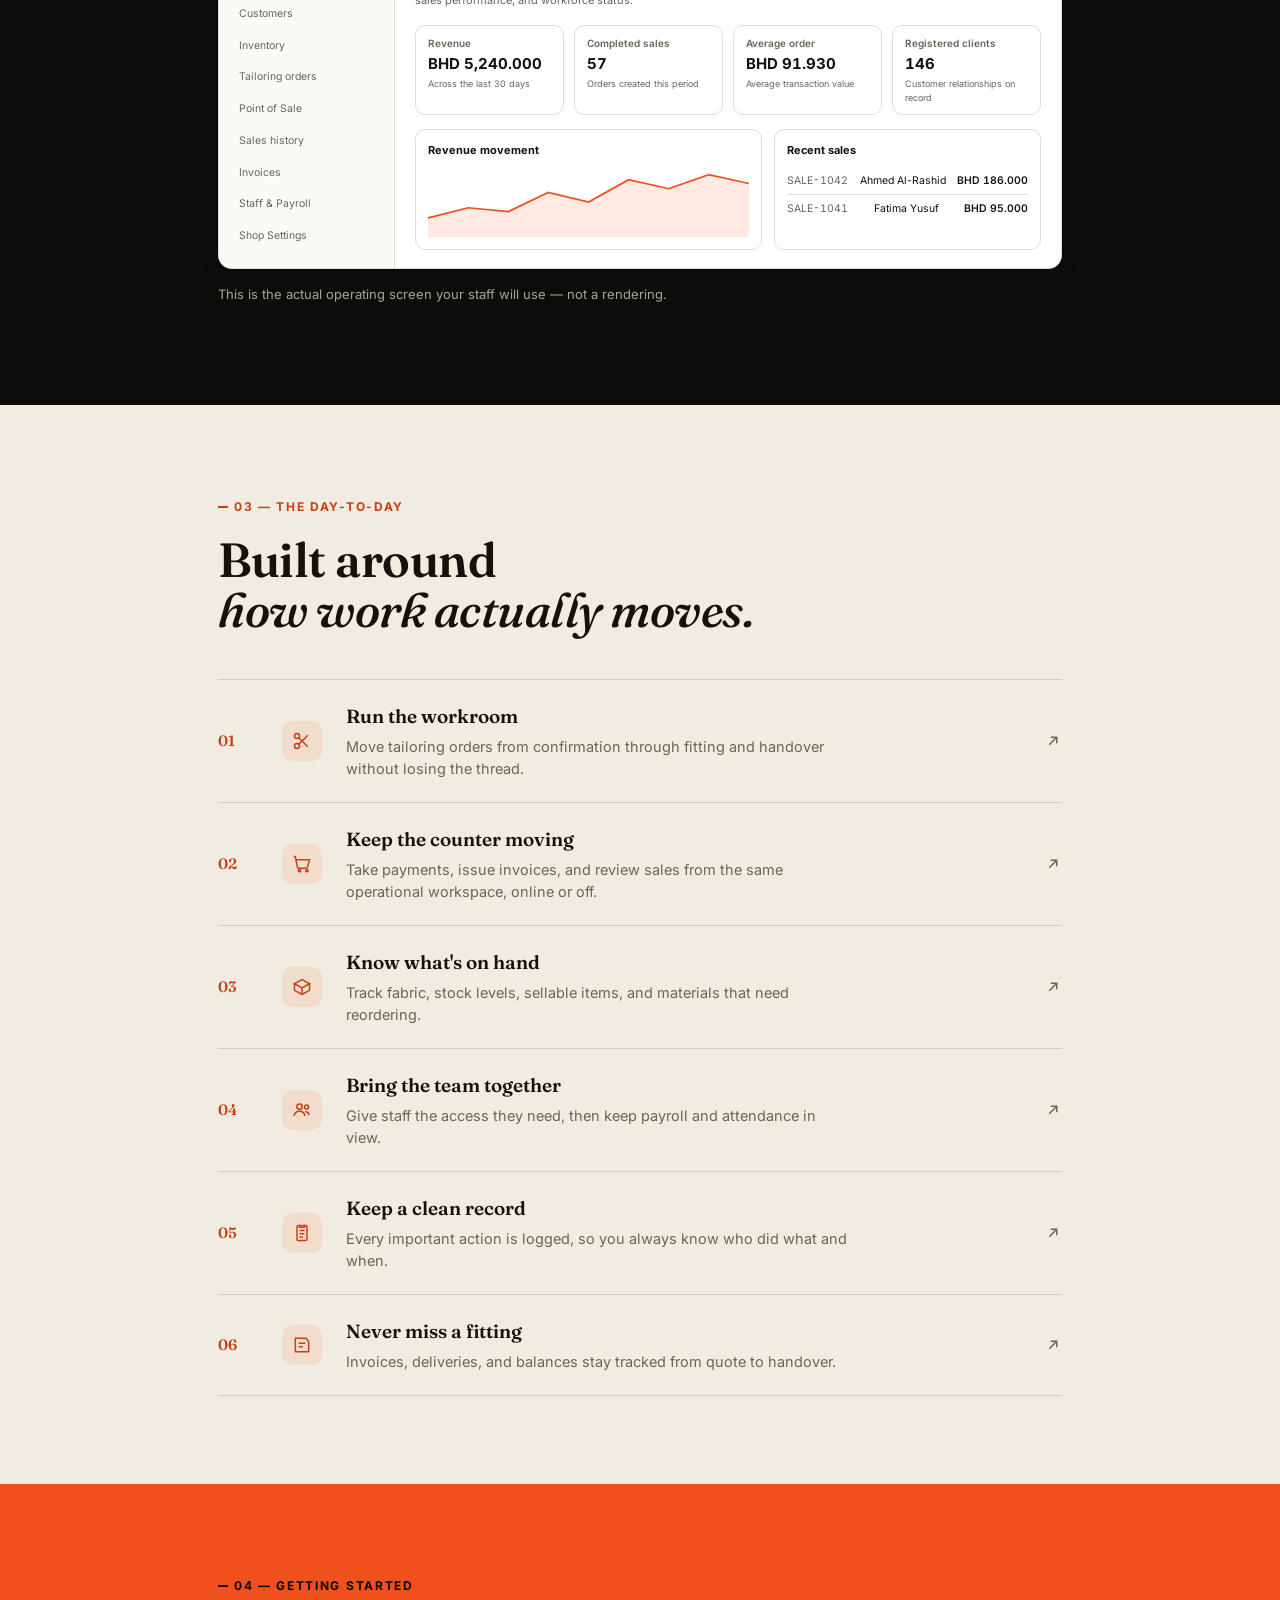
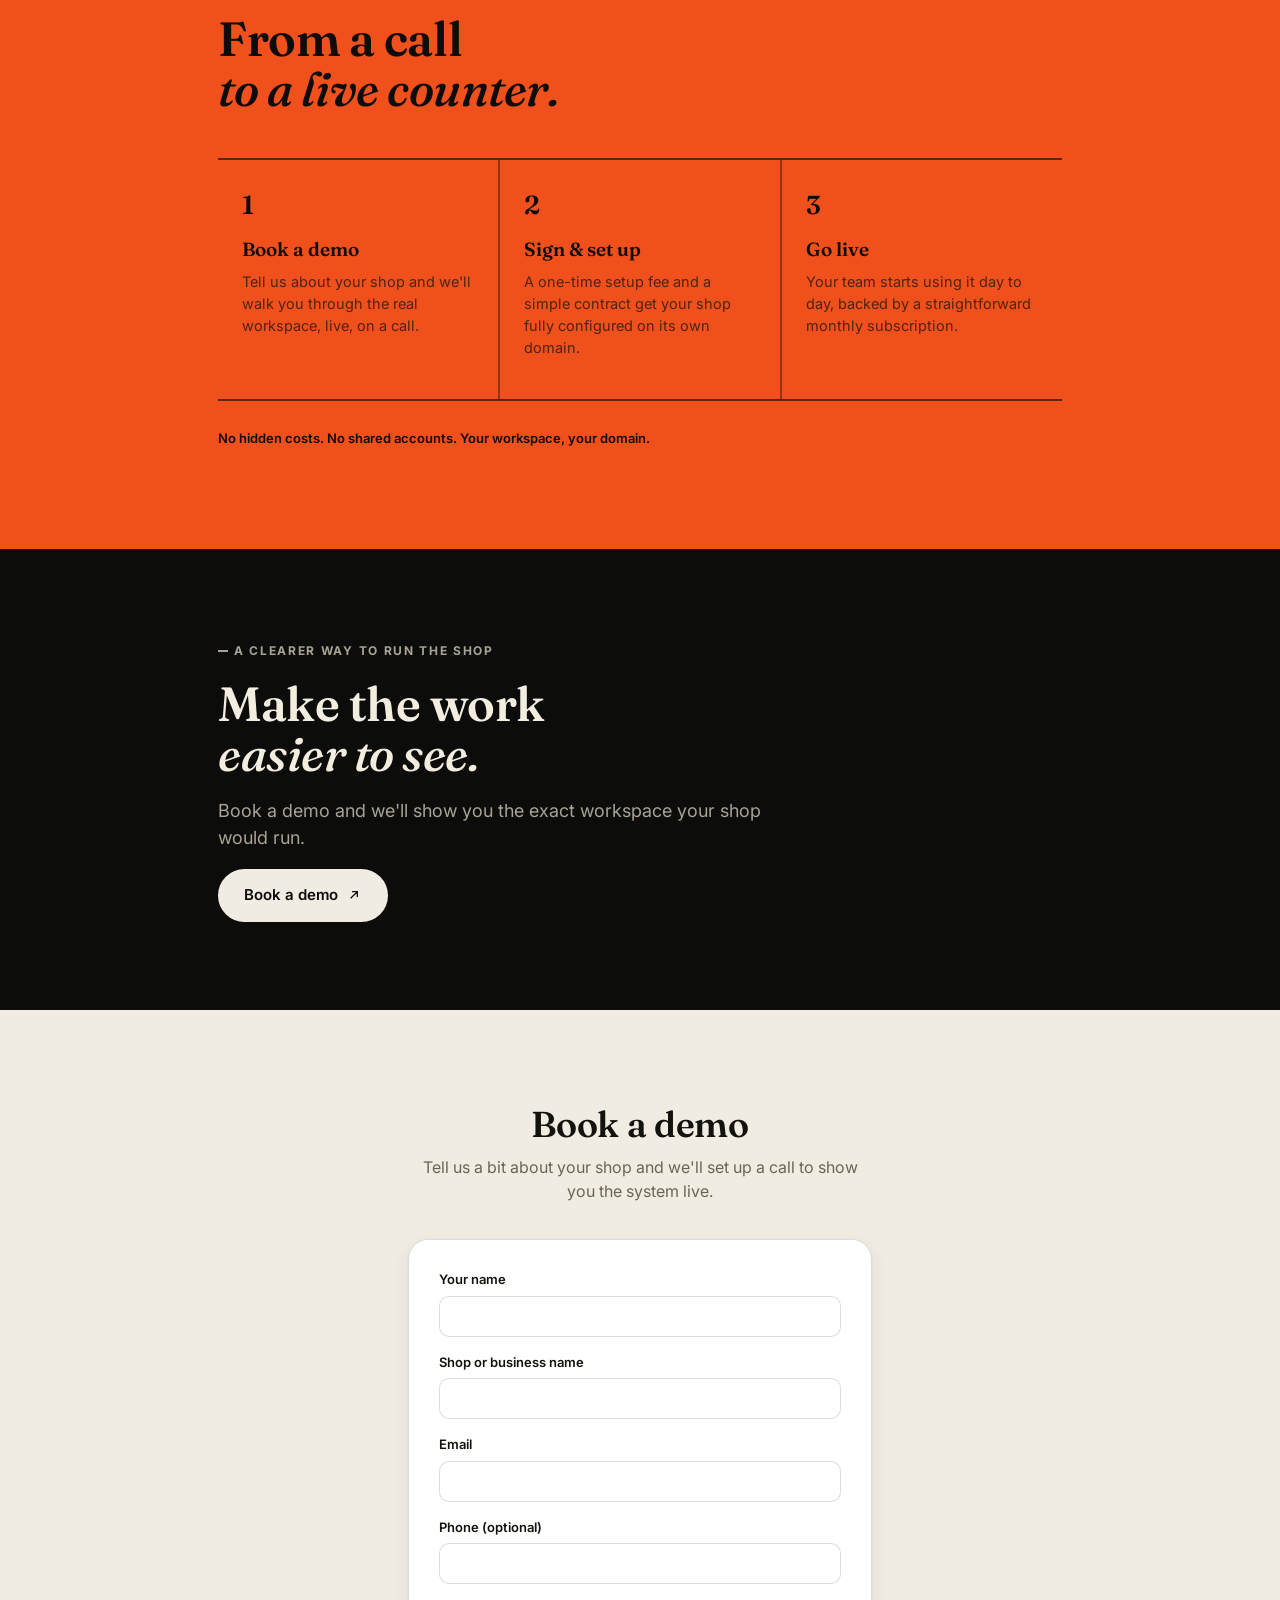
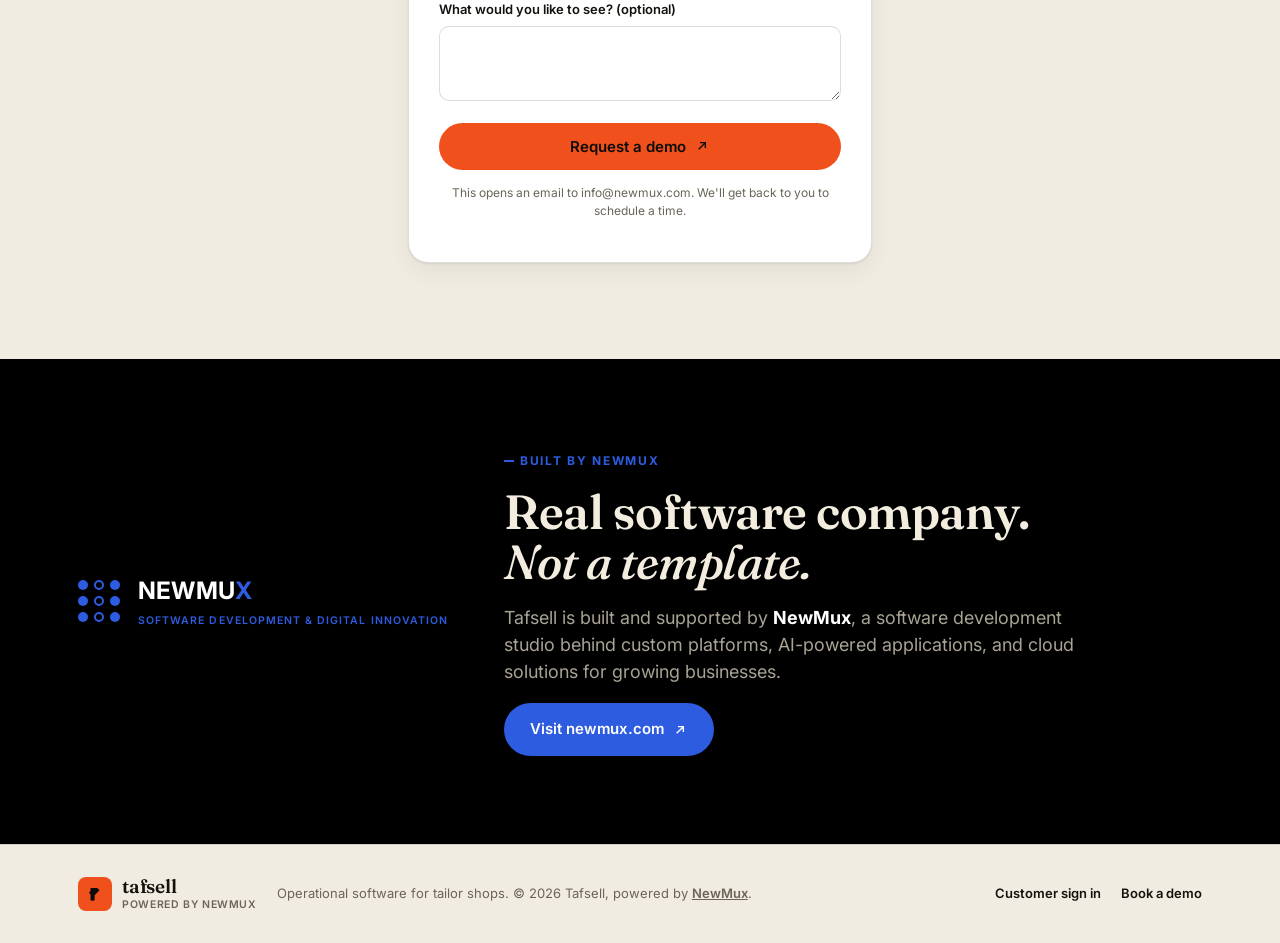
==== commit de09f88f: "Add "powered by NewMux" lockup and a customer sign-in link - Header and footer brand now read "tafse" ====
--- a/index.html
+++ b/index.html
@@ -3,7 +3,7 @@
 <head>
   <meta charset="UTF-8" />
   <meta name="viewport" content="width=device-width, initial-scale=1.0" />
-  <title>Tafsell — Run the Counter, See the Whole Workroom</title>
+  <title>Tafsell — Run the Counter, See the Whole Workroom | Powered by NewMux</title>
   <meta name="description" content="Tafsell brings sales, stock, customers, tailoring orders, and payroll into one clear workspace for shops that make things to measure. Book a demo." />
   <link rel="icon" type="image/jpeg" href="/assets/tafsell-logo-192.jpg" />
   <link rel="preconnect" href="https://fonts.googleapis.com">
@@ -18,12 +18,16 @@
         <span class="brand-mark" aria-hidden="true">
           <svg viewBox="0 0 24 24" fill="none"><path d="M6 4h9l3 3-6.5 6.5V19a2 2 0 0 1-2 2H8a2 2 0 0 1-2-2v-6.5L4 10l2-2Z" fill="currentColor"/></svg>
         </span>
-        <span class="brand-word">tafsell</span>
+        <span class="brand-text">
+          <span class="brand-word">tafsell</span>
+          <span class="brand-by">powered by NewMux</span>
+        </span>
       </a>
       <nav class="main-nav" aria-label="Primary">
         <a href="#workspace">Product</a>
         <a href="#getting-started">How it works</a>
       </nav>
+      <a href="https://tafsell.vercel.app/" class="header-signin">Sign in</a>
       <a href="#book-a-demo" class="btn btn-primary btn-sm">Book a demo <svg viewBox="0 0 24 24" fill="none" stroke="currentColor" stroke-width="2"><path d="M7 17 17 7M9 7h8v8"/></svg></a>
     </div>
   </header>
@@ -280,10 +284,16 @@
         <span class="brand-mark" aria-hidden="true">
           <svg viewBox="0 0 24 24" fill="none"><path d="M6 4h9l3 3-6.5 6.5V19a2 2 0 0 1-2 2H8a2 2 0 0 1-2-2v-6.5L4 10l2-2Z" fill="currentColor"/></svg>
         </span>
-        <span class="brand-word">tafsell</span>
+        <span class="brand-text">
+          <span class="brand-word">tafsell</span>
+          <span class="brand-by">powered by NewMux</span>
+        </span>
       </a>
-      <p class="footer-tagline">Operational software for tailor shops.</p>
-      <a href="#book-a-demo" class="footer-link">Book a demo</a>
+      <p class="footer-tagline">Operational software for tailor shops. &copy; <span id="year">2026</span> Tafsell, powered by <a href="https://www.newmux.com/" target="_blank" rel="noopener">NewMux</a>.</p>
+      <nav class="footer-links" aria-label="Footer">
+        <a href="https://tafsell.vercel.app/" class="footer-link">Customer sign in</a>
+        <a href="#book-a-demo" class="footer-link">Book a demo</a>
+      </nav>
     </div>
   </footer>
 
--- a/styles.css
+++ b/styles.css
@@ -97,6 +97,32 @@
   letter-spacing: -0.01em;
 }
 
+.brand-text {
+  display: flex;
+  flex-direction: column;
+  line-height: 1.05;
+}
+
+.brand-by {
+  white-space: nowrap;
+  font-size: 10.5px;
+  font-weight: 600;
+  letter-spacing: 0.06em;
+  text-transform: uppercase;
+  color: var(--muted);
+  margin-top: 2px;
+}
+
+.header-signin {
+  color: var(--ink);
+  text-decoration: none;
+  font-size: 14px;
+  font-weight: 600;
+  white-space: nowrap;
+}
+
+.header-signin:hover { color: var(--orange-deep); }
+
 .main-nav {
   display: flex;
   gap: 24px;
@@ -116,6 +142,26 @@
 
 @media (max-width: 720px) {
   .main-nav { display: none; }
+  /* With the nav hidden, push sign-in and the CTA to the right edge. */
+  .header-signin { margin-inline-start: auto; }
+  .header-inner { gap: 16px; }
+}
+
+@media (max-width: 420px) {
+  .header-inner { gap: 12px; }
+  .brand { gap: 8px; }
+  .brand-mark { width: 30px; height: 30px; }
+  .brand-word { font-size: 17px; }
+  .brand-by { font-size: 8.5px; letter-spacing: 0.04em; }
+  .header-signin { font-size: 13px; }
+  .site-header .btn-sm { padding: 8px 12px; }
+  .site-header .btn-sm svg { display: none; }
+}
+
+@media (max-width: 360px) {
+  .site-header .wrap { padding: 0 16px; }
+  .header-inner { gap: 10px; }
+  .site-header .btn-sm { padding: 8px 9px; font-size: 12.5px; }
 }
 
 /* ---------- buttons ---------- */
@@ -144,7 +190,7 @@
 .btn-cream { background: var(--cream); color: var(--black); }
 .btn-cream:hover { background: #fff; }
 
-.btn-sm { padding: 9px 16px; font-size: 13px; }
+.btn-sm { padding: 9px 16px; font-size: 13px; white-space: nowrap; }
 .btn-lg { padding: 15px 26px; font-size: 15px; }
 .btn-block { width: 100%; justify-content: center; padding: 14px 20px; font-size: 15px; border: none; }
 
@@ -705,6 +751,10 @@
 
 .footer-link:hover { color: var(--orange-deep); }
 
+.footer-tagline a { color: inherit; font-weight: 600; }
+
+.footer-links { display: flex; gap: 20px; }
+
 @media (max-width: 560px) {
   .footer-inner { flex-direction: column; align-items: flex-start; gap: 12px; }
   .footer-tagline { margin-inline-end: 0; }
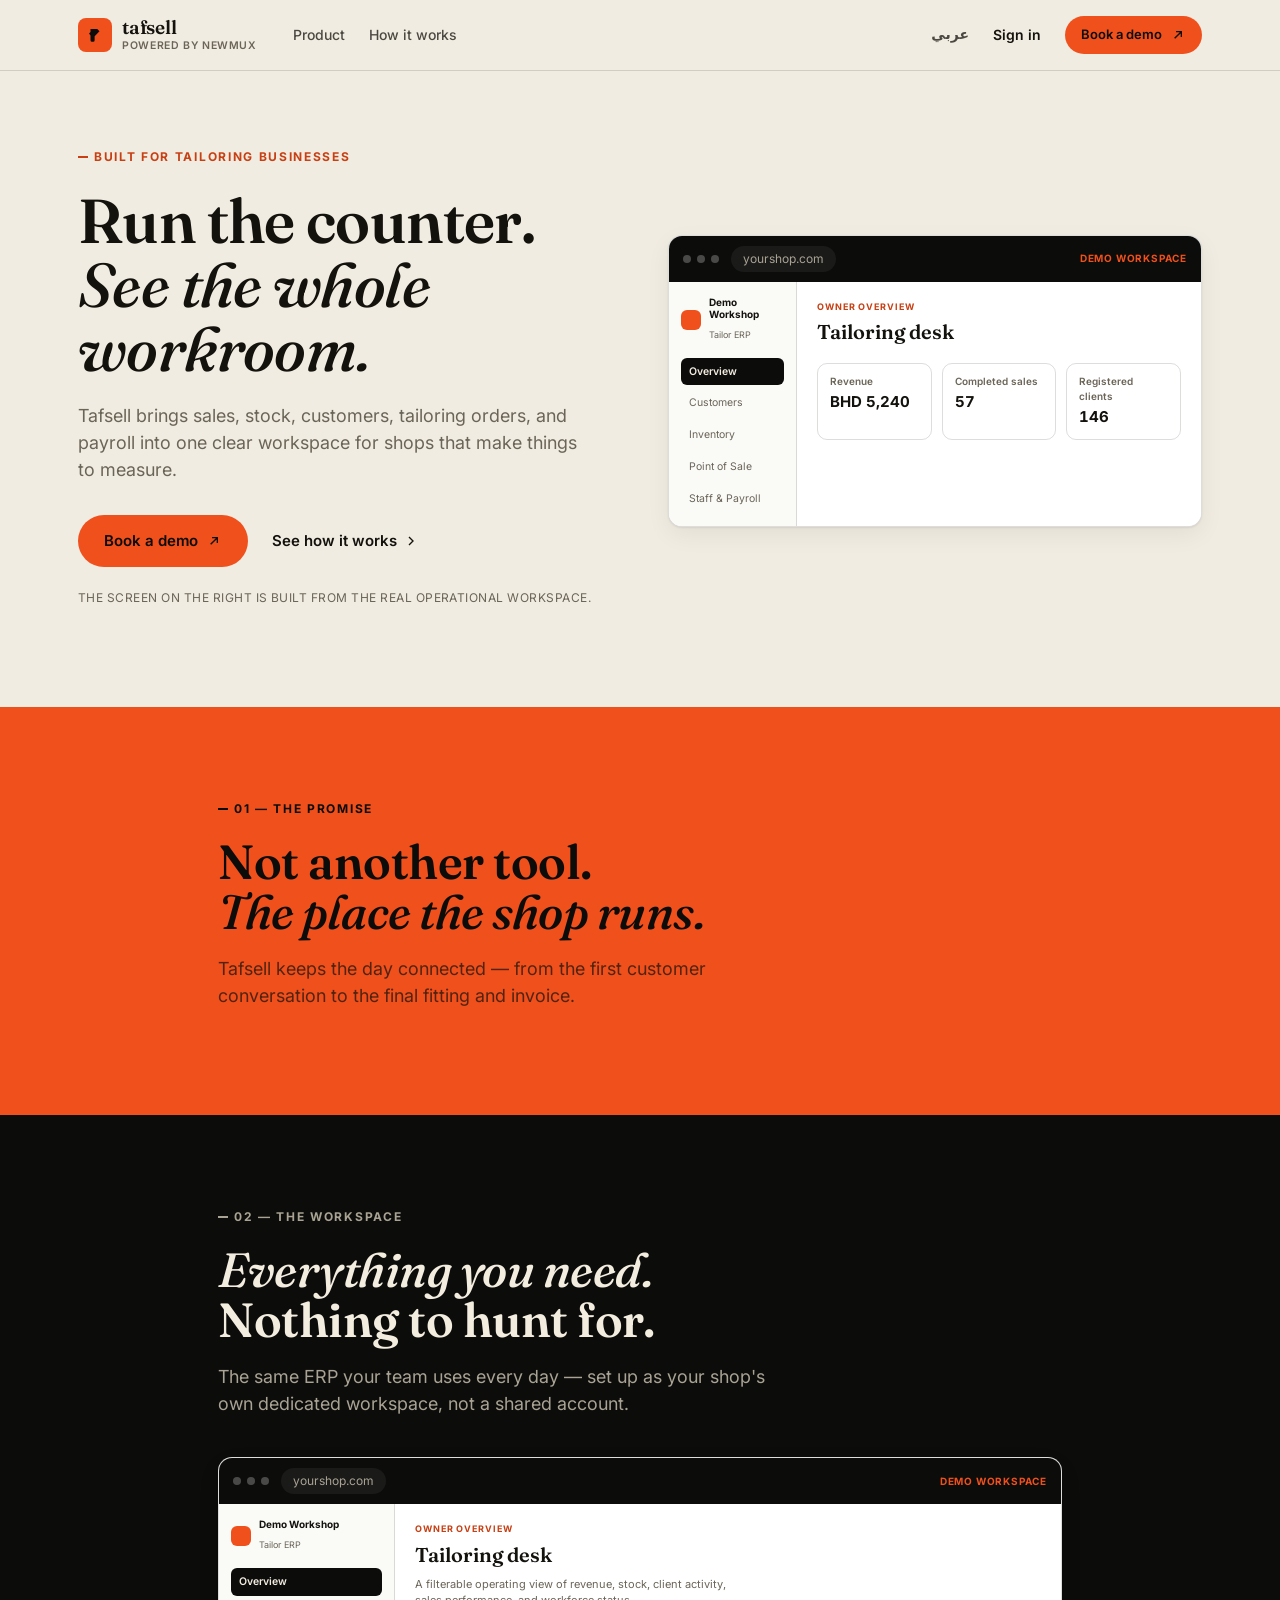
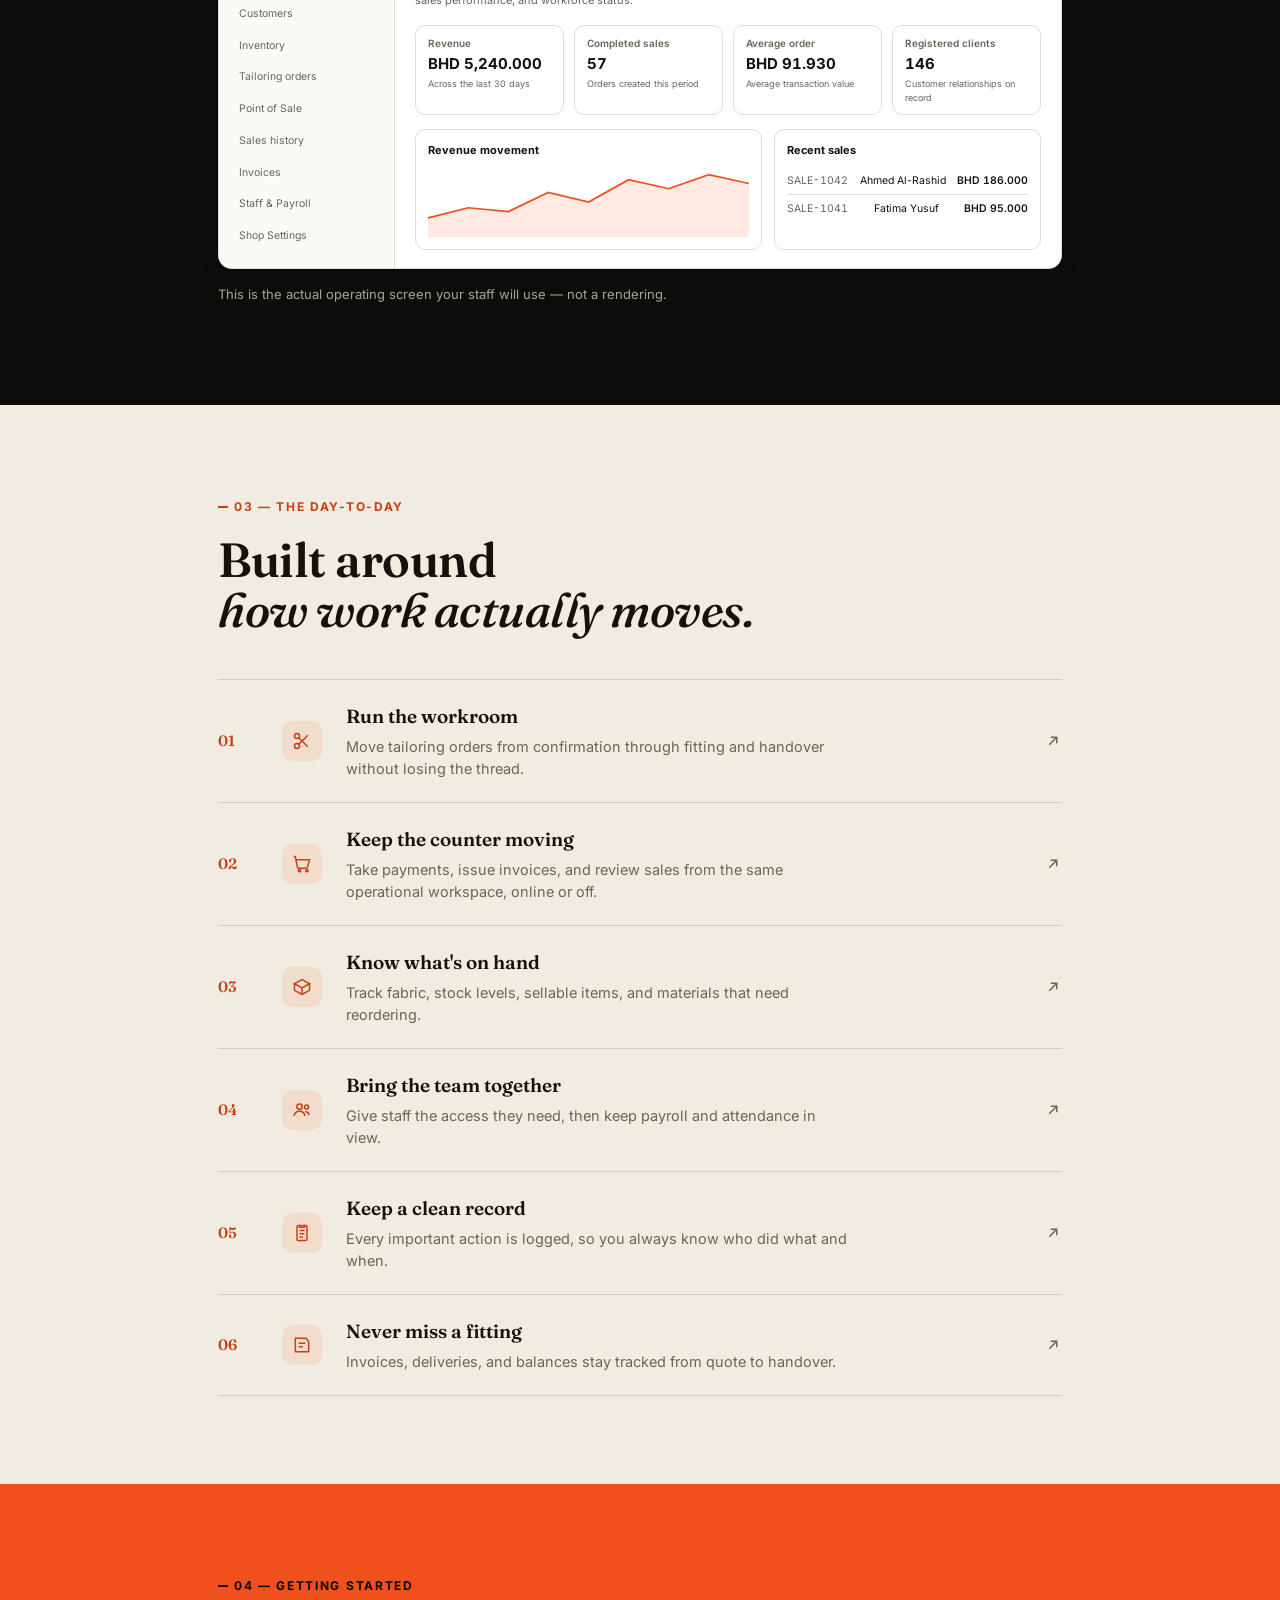
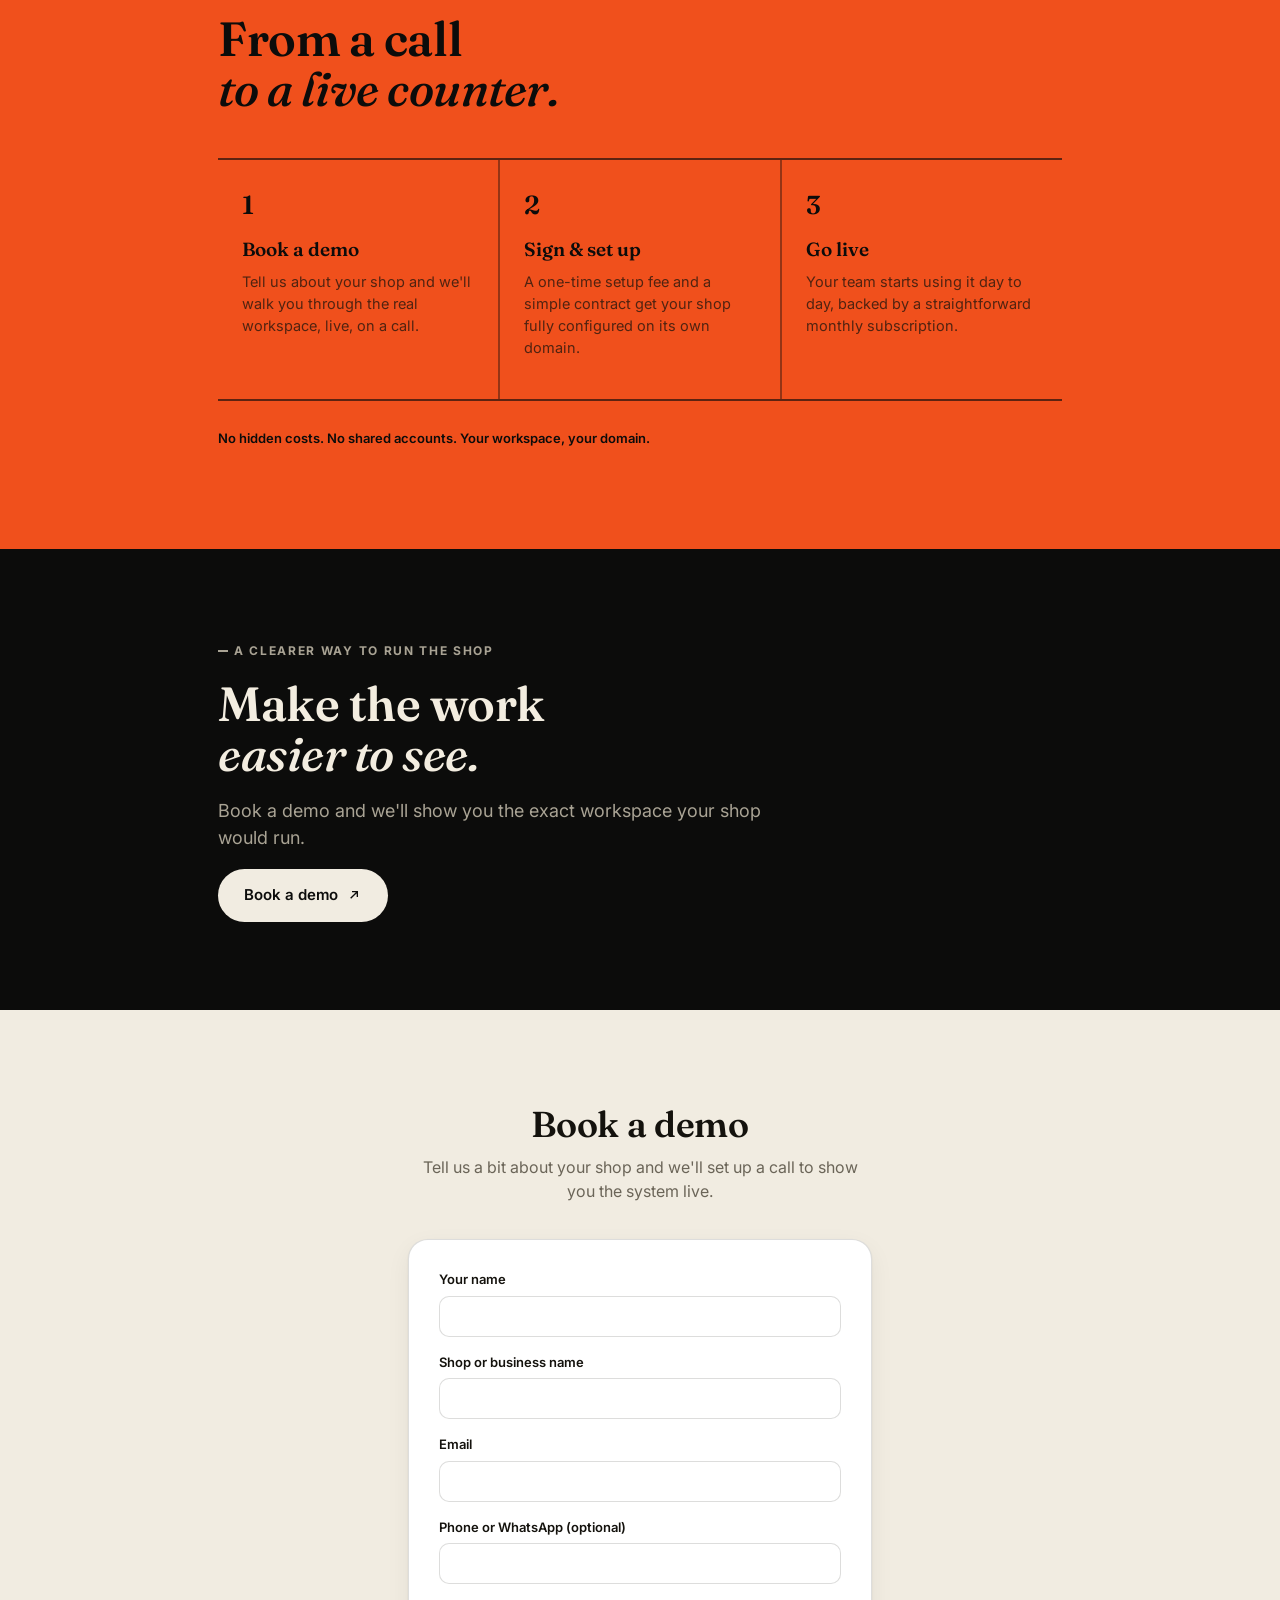
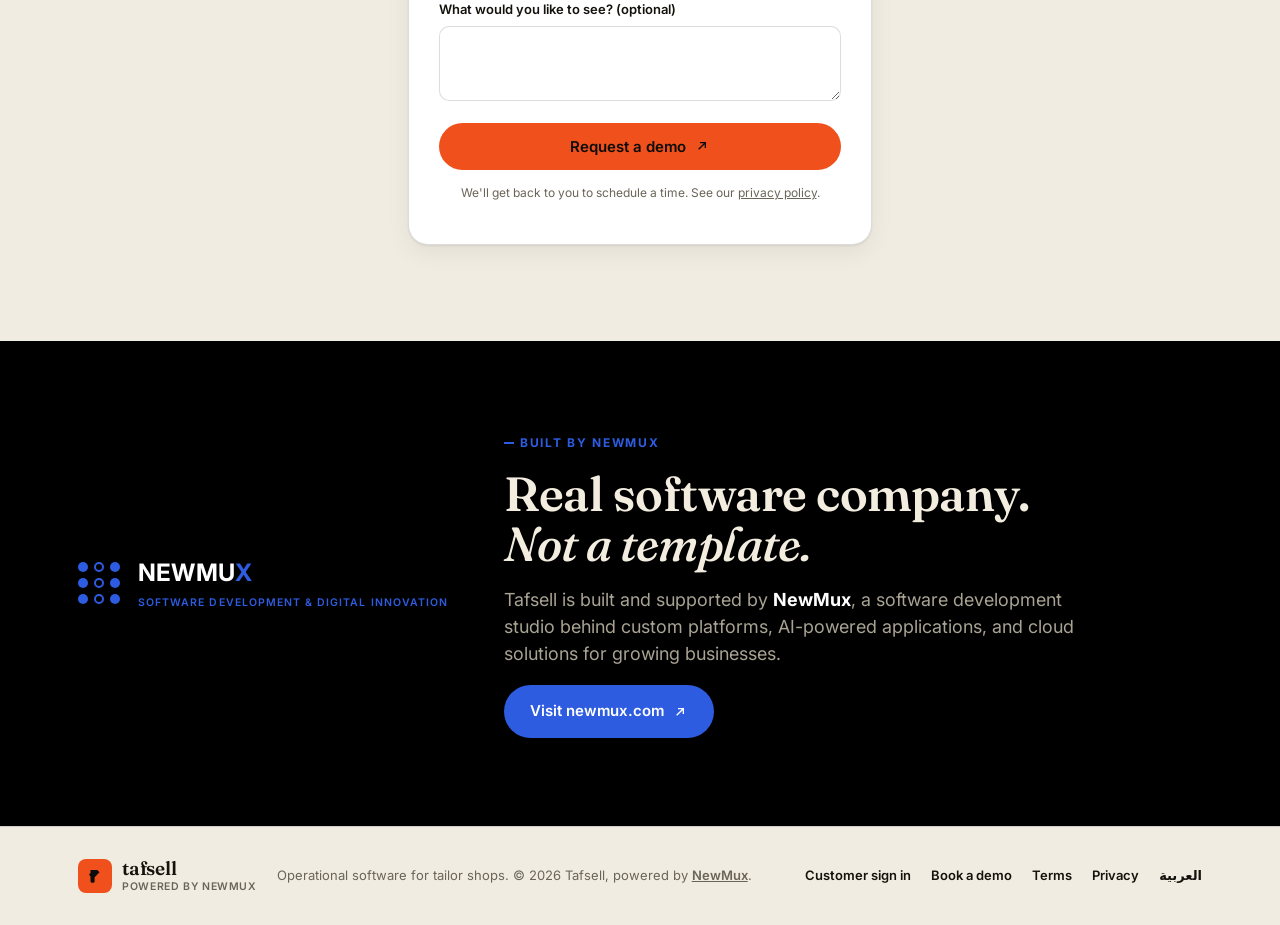
==== commit 82f1e471: "Add an Arabic page, SEO basics and a working demo form - Arabic version at /ar/ (right-to-left, IBM " ====
--- a/index.html
+++ b/index.html
@@ -3,13 +3,60 @@
 <head>
   <meta charset="UTF-8" />
   <meta name="viewport" content="width=device-width, initial-scale=1.0" />
-  <title>Tafsell — Run the Counter, See the Whole Workroom | Powered by NewMux</title>
-  <meta name="description" content="Tafsell brings sales, stock, customers, tailoring orders, and payroll into one clear workspace for shops that make things to measure. Book a demo." />
+  <title>Tafsell — Tailoring Shop Software &amp; POS for the Gulf</title>
+  <meta name="description" content="Tafsell is the all-in-one system for tailoring shops in the Gulf: point of sale, tailoring orders and measurements, fabric stock, VAT invoices and payroll, in Arabic and English. Book a demo." />
+  <link rel="canonical" href="https://tafsell.com/" />
+  <link rel="alternate" hreflang="en" href="https://tafsell.com/" />
+  <link rel="alternate" hreflang="ar" href="https://tafsell.com/ar/" />
+  <link rel="alternate" hreflang="x-default" href="https://tafsell.com/" />
+  <meta name="theme-color" content="#0c0c0b" />
+
+  <meta property="og:type" content="website" />
+  <meta property="og:site_name" content="Tafsell" />
+  <meta property="og:url" content="https://tafsell.com/" />
+  <meta property="og:title" content="Tafsell — Tailoring Shop Software &amp; POS for the Gulf" />
+  <meta property="og:description" content="Sales, tailoring orders, measurements, fabric stock, VAT invoices and payroll in one workspace, in Arabic and English." />
+  <meta property="og:image" content="https://tafsell.com/assets/og-image.png" />
+  <meta property="og:image:width" content="1200" />
+  <meta property="og:image:height" content="630" />
+  <meta property="og:image:alt" content="Tafsell — tailoring shop software, powered by NewMux" />
+  <meta property="og:locale" content="en_US" />
+  <meta property="og:locale:alternate" content="ar_AR" />
+  <meta name="twitter:card" content="summary_large_image" />
+
   <link rel="icon" type="image/jpeg" href="/assets/tafsell-logo-192.jpg" />
+  <link rel="apple-touch-icon" href="/assets/tafsell-logo-192.jpg" />
   <link rel="preconnect" href="https://fonts.googleapis.com">
   <link rel="preconnect" href="https://fonts.gstatic.com" crossorigin>
   <link href="https://fonts.googleapis.com/css2?family=Fraunces:ital,opsz,wght@0,9..144,500;0,9..144,600;0,9..144,700;1,9..144,500;1,9..144,600&family=Inter:wght@400;500;600;700&display=swap" rel="stylesheet">
   <link rel="stylesheet" href="/styles.css" />
+  <script type="application/ld+json">
+  {
+    "@context": "https://schema.org",
+    "@graph": [
+      {
+        "@type": "Organization",
+        "@id": "https://tafsell.com/#organization",
+        "name": "Tafsell",
+        "url": "https://tafsell.com/",
+        "logo": "https://tafsell.com/assets/tafsell-logo-512.jpg",
+        "email": "info@newmux.com",
+        "parentOrganization": { "@type": "Organization", "name": "NewMux", "url": "https://www.newmux.com/" }
+      },
+      {
+        "@type": "SoftwareApplication",
+        "name": "Tafsell",
+        "url": "https://tafsell.com/",
+        "applicationCategory": "BusinessApplication",
+        "operatingSystem": "Web",
+        "inLanguage": ["en", "ar"],
+        "description": "Business software for tailoring shops: point of sale, tailoring orders and measurements, fabric and stock, VAT invoices, staff and payroll.",
+        "publisher": { "@id": "https://tafsell.com/#organization" }
+      }
+    ]
+  }
+  </script>
+  <script defer src="/_vercel/insights/script.js"></script>
 </head>
 <body>
   <header class="site-header">
@@ -27,7 +74,8 @@
         <a href="#workspace">Product</a>
         <a href="#getting-started">How it works</a>
       </nav>
-      <a href="https://tafsell.vercel.app/" class="header-signin">Sign in</a>
+      <a href="/ar/" class="header-lang" lang="ar" hreflang="ar">عربي</a>
+      <a href="https://app.tafsell.com/" class="header-signin">Sign in</a>
       <a href="#book-a-demo" class="btn btn-primary btn-sm">Book a demo <svg viewBox="0 0 24 24" fill="none" stroke="currentColor" stroke-width="2"><path d="M7 17 17 7M9 7h8v8"/></svg></a>
     </div>
   </header>
@@ -231,27 +279,36 @@
         <form class="demo-form" id="demo-form">
           <div class="field">
             <label for="demo-name">Your name</label>
-            <input id="demo-name" name="name" type="text" required maxlength="160" />
+            <input id="demo-name" name="name" type="text" required maxlength="160" autocomplete="name" />
           </div>
           <div class="field">
             <label for="demo-shop">Shop or business name</label>
-            <input id="demo-shop" name="shopName" type="text" required maxlength="160" />
+            <input id="demo-shop" name="shopName" type="text" required maxlength="160" autocomplete="organization" />
           </div>
           <div class="field">
             <label for="demo-email">Email</label>
-            <input id="demo-email" name="email" type="email" required maxlength="320" />
-          </div>
-          <div class="field">
-            <label for="demo-phone">Phone (optional)</label>
-            <input id="demo-phone" name="phone" type="tel" maxlength="40" />
+            <input id="demo-email" name="email" type="email" required maxlength="320" autocomplete="email" />
+          </div>
+          <div class="field">
+            <label for="demo-phone">Phone or WhatsApp (optional)</label>
+            <input id="demo-phone" name="phone" type="tel" maxlength="40" autocomplete="tel" />
           </div>
           <div class="field">
             <label for="demo-message">What would you like to see? (optional)</label>
             <textarea id="demo-message" name="message" rows="3" maxlength="2000"></textarea>
           </div>
+          <div class="hp" aria-hidden="true">
+            <label for="demo-website">Leave this empty</label>
+            <input id="demo-website" name="website" type="text" tabindex="-1" autocomplete="off" />
+          </div>
           <button type="submit" class="btn btn-primary btn-block">Request a demo <svg viewBox="0 0 24 24" fill="none" stroke="currentColor" stroke-width="2"><path d="M7 17 17 7M9 7h8v8"/></svg></button>
-          <p class="form-note">This opens an email to <span id="sales-email">info@newmux.com</span>. We'll get back to you to schedule a time.</p>
+          <p class="form-status" id="demo-status" role="alert" hidden></p>
+          <p class="form-note">We'll get back to you to schedule a time. See our <a href="https://app.tafsell.com/privacy">privacy policy</a>.</p>
         </form>
+        <div class="form-success" id="demo-success" tabindex="-1" hidden>
+          <h3>Thank you — we've got it.</h3>
+          <p>We'll be in touch soon to schedule your demo. Questions in the meantime: <span data-sales-email>info@newmux.com</span>.</p>
+        </div>
       </div>
     </section>
 
@@ -291,8 +348,11 @@
       </a>
       <p class="footer-tagline">Operational software for tailor shops. &copy; <span id="year">2026</span> Tafsell, powered by <a href="https://www.newmux.com/" target="_blank" rel="noopener">NewMux</a>.</p>
       <nav class="footer-links" aria-label="Footer">
-        <a href="https://tafsell.vercel.app/" class="footer-link">Customer sign in</a>
+        <a href="https://app.tafsell.com/" class="footer-link">Customer sign in</a>
         <a href="#book-a-demo" class="footer-link">Book a demo</a>
+        <a href="https://app.tafsell.com/terms" class="footer-link">Terms</a>
+        <a href="https://app.tafsell.com/privacy" class="footer-link">Privacy</a>
+        <a href="/ar/" class="footer-link" lang="ar" hreflang="ar">العربية</a>
       </nav>
     </div>
   </footer>
--- a/styles.css
+++ b/styles.css
@@ -142,7 +142,7 @@
 
 @media (max-width: 720px) {
   .main-nav { display: none; }
-  /* With the nav hidden, push sign-in and the CTA to the right edge. */
+  /* With the nav hidden, push sign-in and the CTA to the far edge. */
   .header-signin { margin-inline-start: auto; }
   .header-inner { gap: 16px; }
 }
@@ -153,7 +153,9 @@
   .brand-mark { width: 30px; height: 30px; }
   .brand-word { font-size: 17px; }
   .brand-by { font-size: 8.5px; letter-spacing: 0.04em; }
-  .header-signin { font-size: 13px; }
+  /* No room for both: customers still have "Customer sign in" in the footer. */
+  .header-signin { display: none; }
+  .header-lang { margin-inline-start: auto; font-size: 13px; }
   .site-header .btn-sm { padding: 8px 12px; }
   .site-header .btn-sm svg { display: none; }
 }
@@ -215,14 +217,14 @@
   letter-spacing: 0.14em;
   text-transform: uppercase;
   color: var(--orange-deep);
-  padding-left: 16px;
+  padding-inline-start: 16px;
   position: relative;
 }
 
 .eyebrow::before {
   content: "";
   position: absolute;
-  left: 0;
+  inset-inline-start: 0;
   top: 50%;
   transform: translateY(-50%);
   width: 10px;
@@ -330,7 +332,7 @@
 
 .mock-sidebar {
   background: #fafaf7;
-  border-right: 1px solid var(--line);
+  border-inline-end: 1px solid var(--line);
   padding: 14px 12px;
 }
 
@@ -753,9 +755,107 @@
 
 .footer-tagline a { color: inherit; font-weight: 600; }
 
-.footer-links { display: flex; gap: 20px; }
+.footer-links { display: flex; flex-wrap: wrap; gap: 8px 20px; }
 
 @media (max-width: 560px) {
   .footer-inner { flex-direction: column; align-items: flex-start; gap: 12px; }
   .footer-tagline { margin-inline-end: 0; }
 }
+
+/* ---------- language switch ---------- */
+
+.header-lang {
+  color: var(--ink);
+  text-decoration: none;
+  font-size: 14px;
+  font-weight: 600;
+  white-space: nowrap;
+  opacity: 0.75;
+}
+
+.header-lang:hover { opacity: 1; color: var(--orange-deep); }
+
+/* The English page loads no Arabic web font; use the system's for "عربي". */
+.header-lang:lang(ar),
+.footer-link:lang(ar) { font-family: system-ui, "Segoe UI", Tahoma, sans-serif; }
+
+/* ---------- demo form states ---------- */
+
+/* Honeypot: off-screen for people, still in the DOM for naive bots. */
+.hp {
+  position: absolute;
+  inset-inline-start: -10000px;
+  width: 1px;
+  height: 1px;
+  overflow: hidden;
+}
+
+.demo-form button[disabled] { opacity: 0.6; cursor: progress; }
+
+.form-status {
+  margin: 14px 0 0;
+  padding: 12px 14px;
+  border-radius: 10px;
+  font-size: 14px;
+  background: rgba(199, 63, 19, 0.08);
+  color: var(--orange-deep);
+}
+
+.form-status a { color: inherit; font-weight: 600; }
+
+.form-note a { color: inherit; }
+
+.form-success {
+  background: #fff;
+  border: 1px solid var(--line);
+  border-radius: 20px;
+  padding: 36px 30px;
+  box-shadow: var(--shadow);
+  text-align: center;
+}
+
+.form-success h3 { font-family: "Fraunces", Georgia, serif; font-size: 26px; font-weight: 600; }
+
+.form-success p { margin: 12px 0 0; color: var(--muted); }
+
+/* ---------- Arabic (right-to-left) ---------- */
+
+/* Fraunces and Inter have no Arabic glyphs: Arabic text uses IBM Plex Sans
+   Arabic, and Latin words in the Arabic page (Tafsell, NewMux) keep Inter. */
+:lang(ar) body,
+:lang(ar) .field input,
+:lang(ar) .field textarea,
+:lang(ar) .btn {
+  font-family: "IBM Plex Sans Arabic", "Inter", -apple-system, "Segoe UI", Tahoma, sans-serif;
+}
+
+:lang(ar) .display,
+:lang(ar) .form-success h3 {
+  font-family: "IBM Plex Sans Arabic", "Fraunces", Georgia, serif;
+  font-weight: 700;
+  line-height: 1.25;
+  letter-spacing: 0;
+}
+
+/* Arabic has no italics; the accent line keeps its colour and weight instead. */
+:lang(ar) .display em { font-style: normal; font-weight: 600; }
+
+/* Letter-spacing breaks the joins between Arabic letters. */
+:lang(ar) .eyebrow,
+:lang(ar) .brand-by,
+:lang(ar) .newmux-tagline,
+:lang(ar) .mock-eyebrow,
+:lang(ar) .mock-metric-label { letter-spacing: 0; }
+
+/* Arrows point the way the text reads. */
+[dir="rtl"] .btn svg,
+[dir="rtl"] .btn-link svg,
+[dir="rtl"] .feature-arrow { transform: scaleX(-1); }
+
+/* Latin-only pieces stay left-to-right inside the Arabic page. */
+[dir="rtl"] .brand-text,
+[dir="rtl"] .newmux-lockup,
+[dir="rtl"] .browser-url { direction: ltr; }
+
+[dir="rtl"] .field input[type="email"],
+[dir="rtl"] .field input[type="tel"] { direction: ltr; text-align: right; }
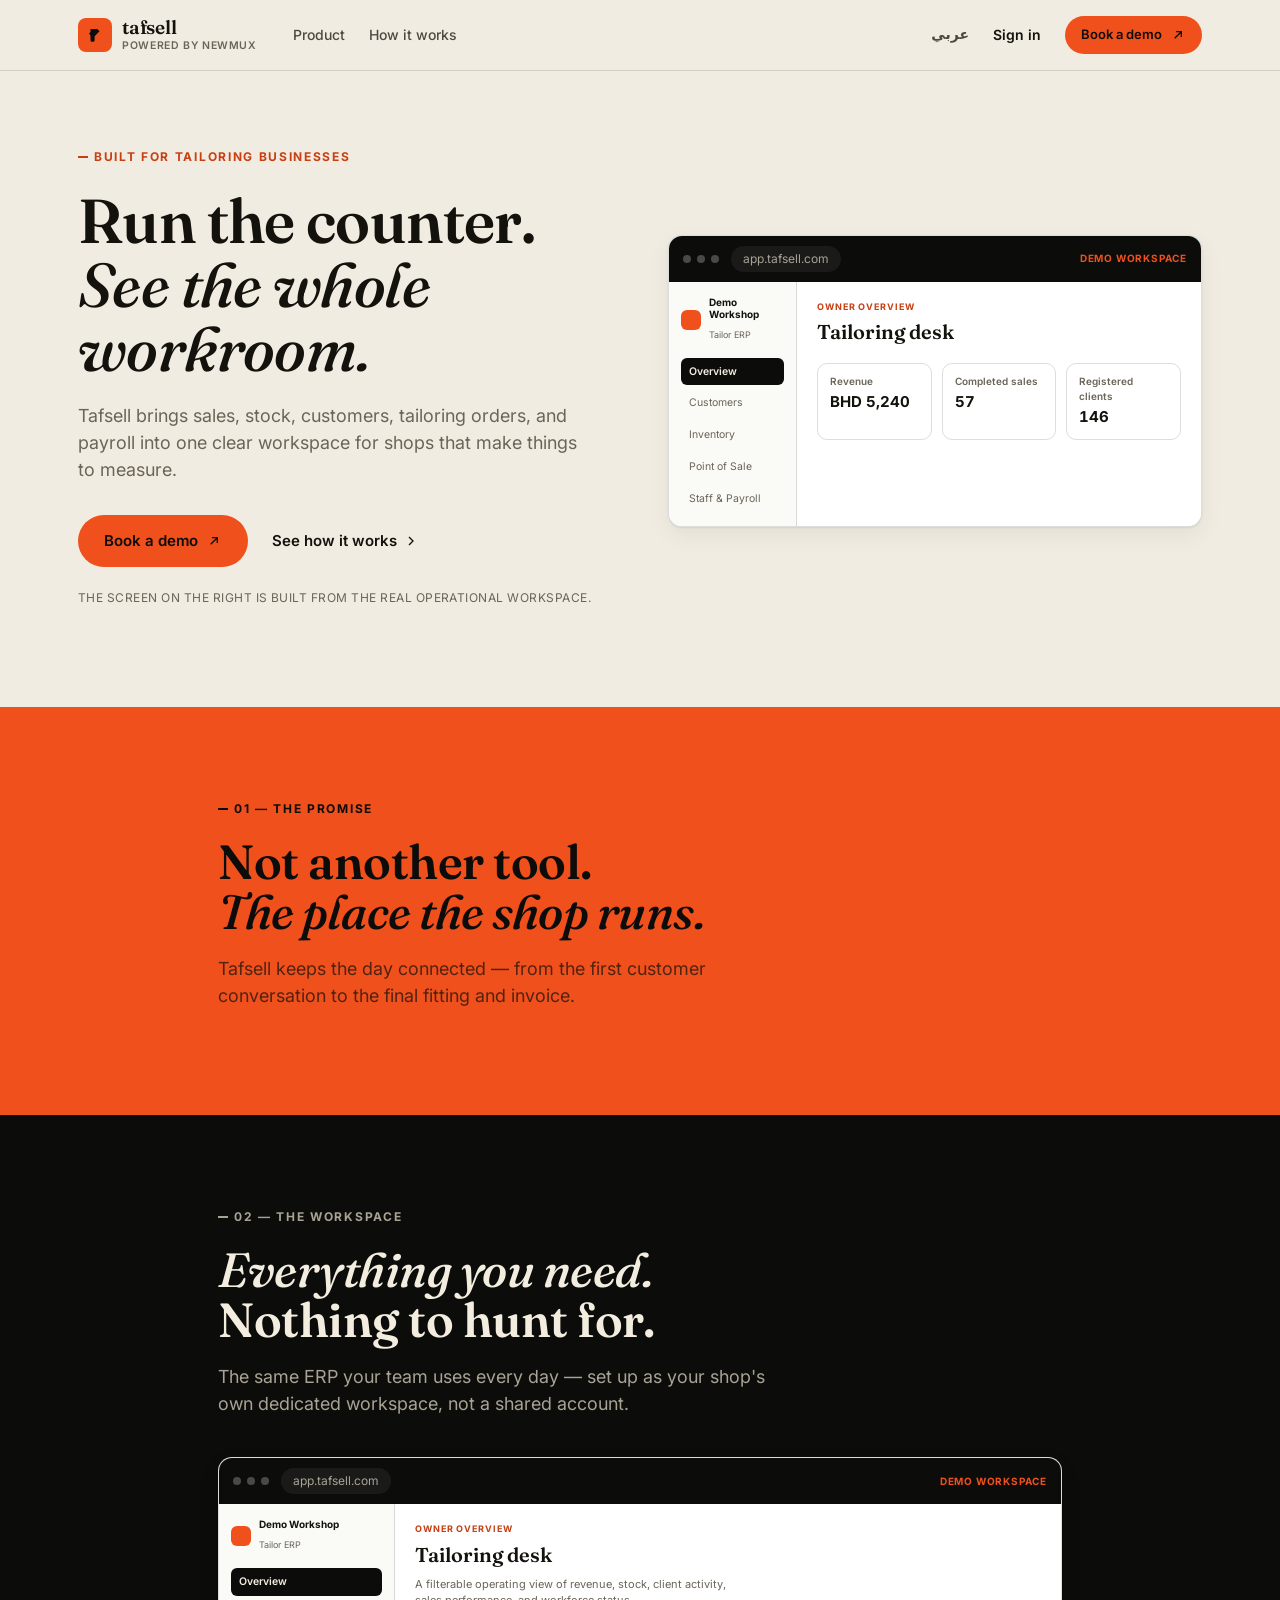
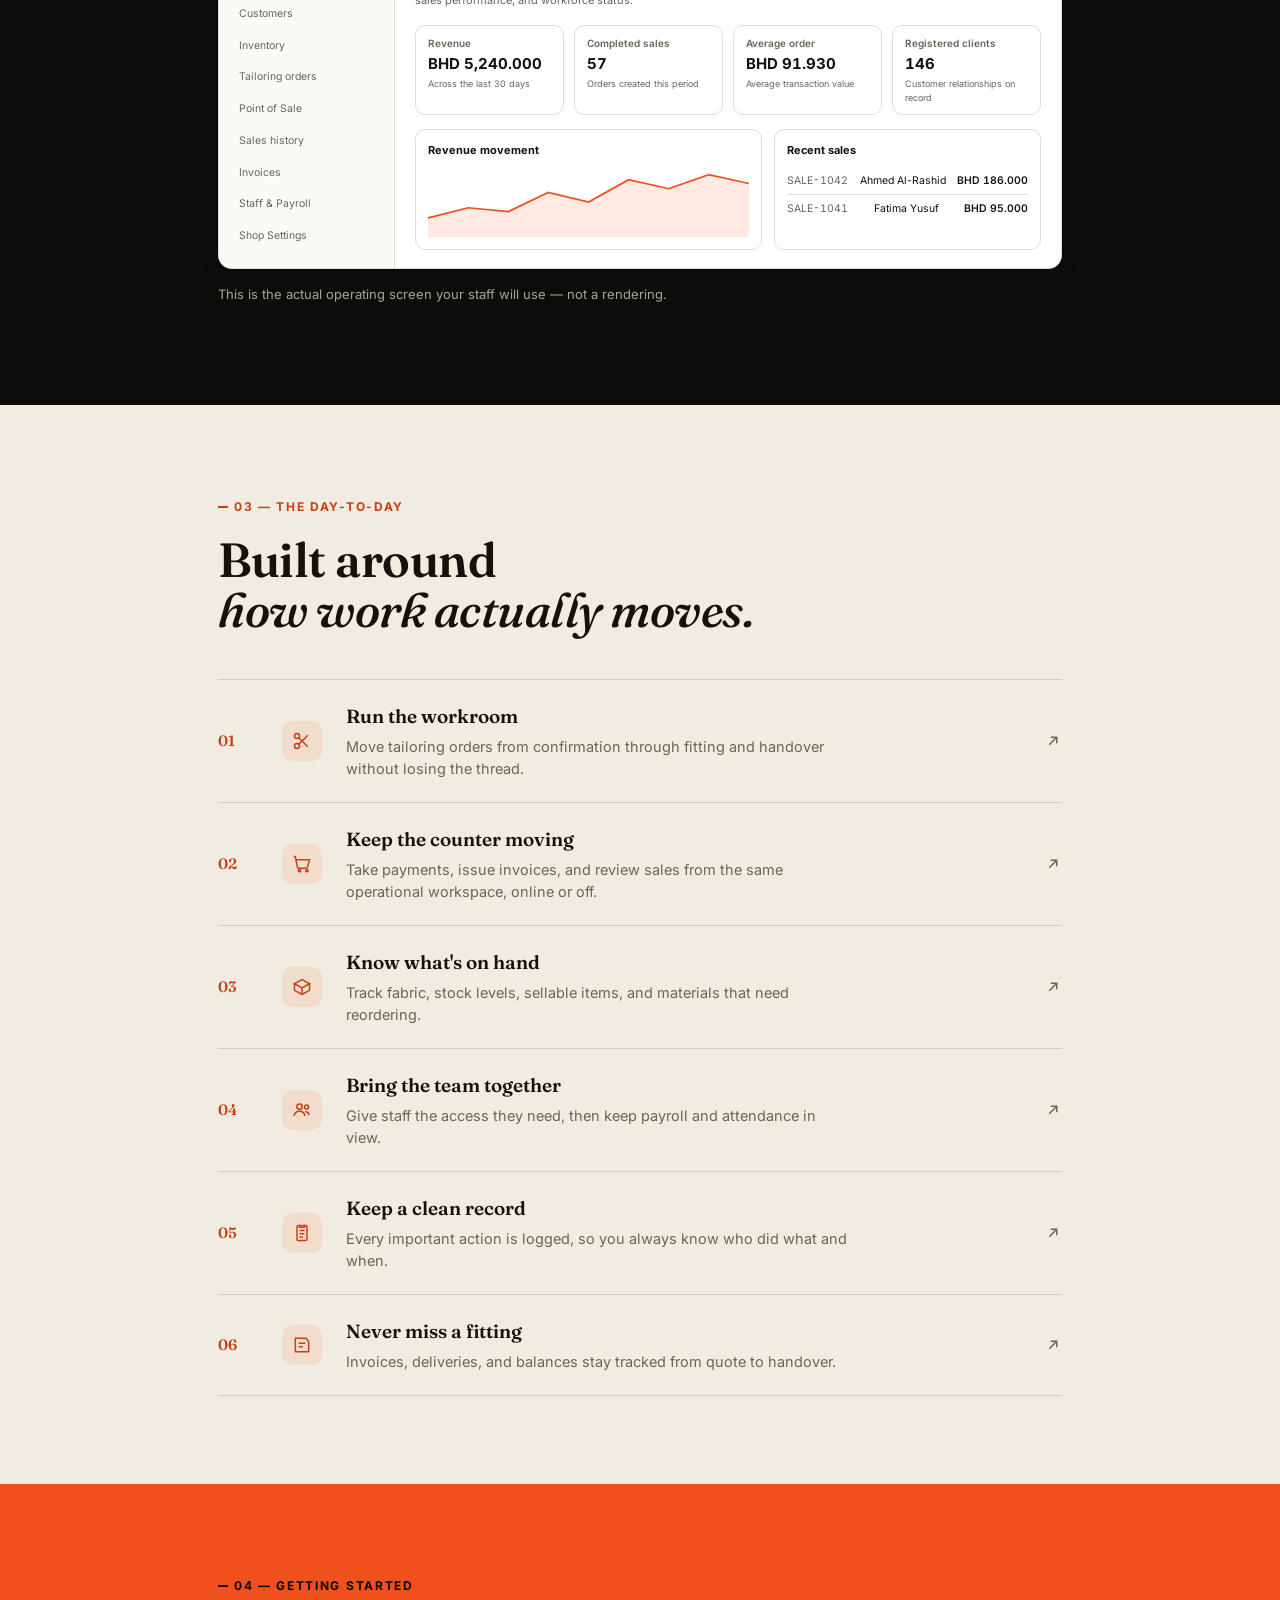
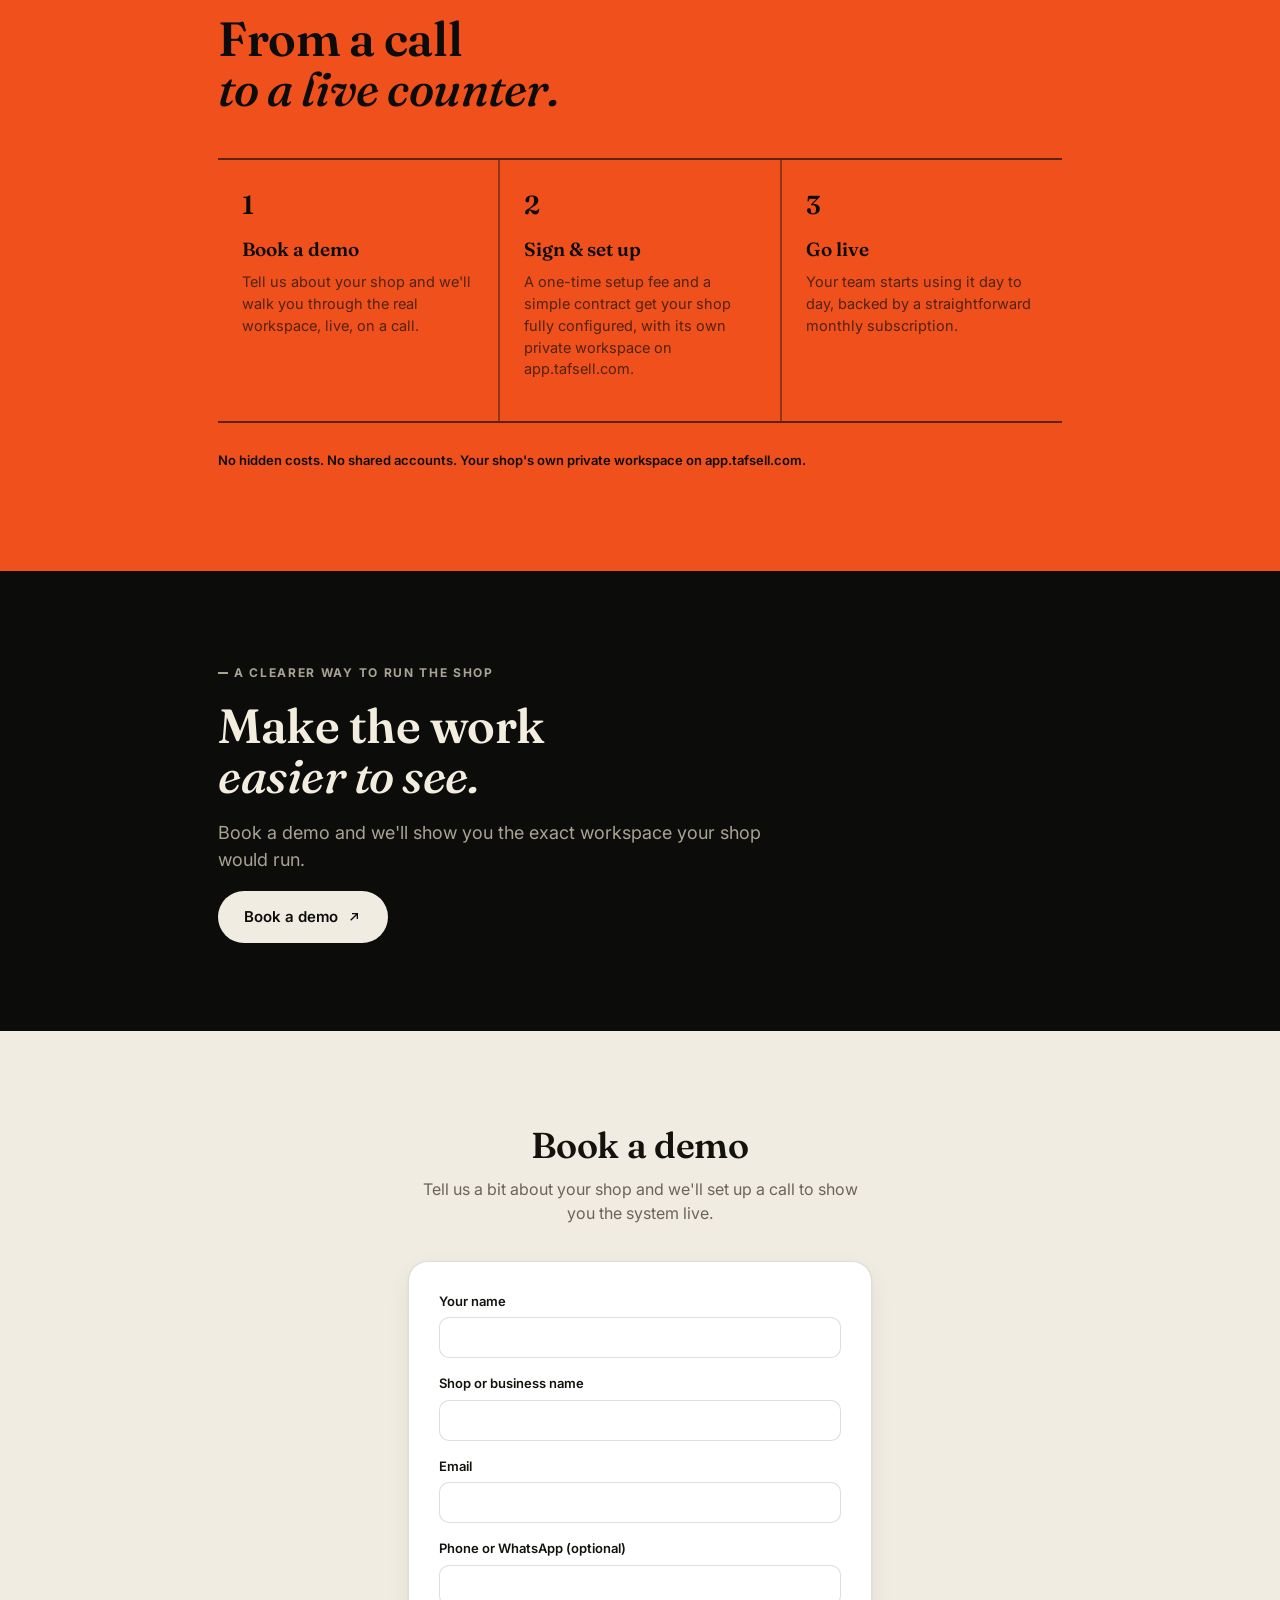
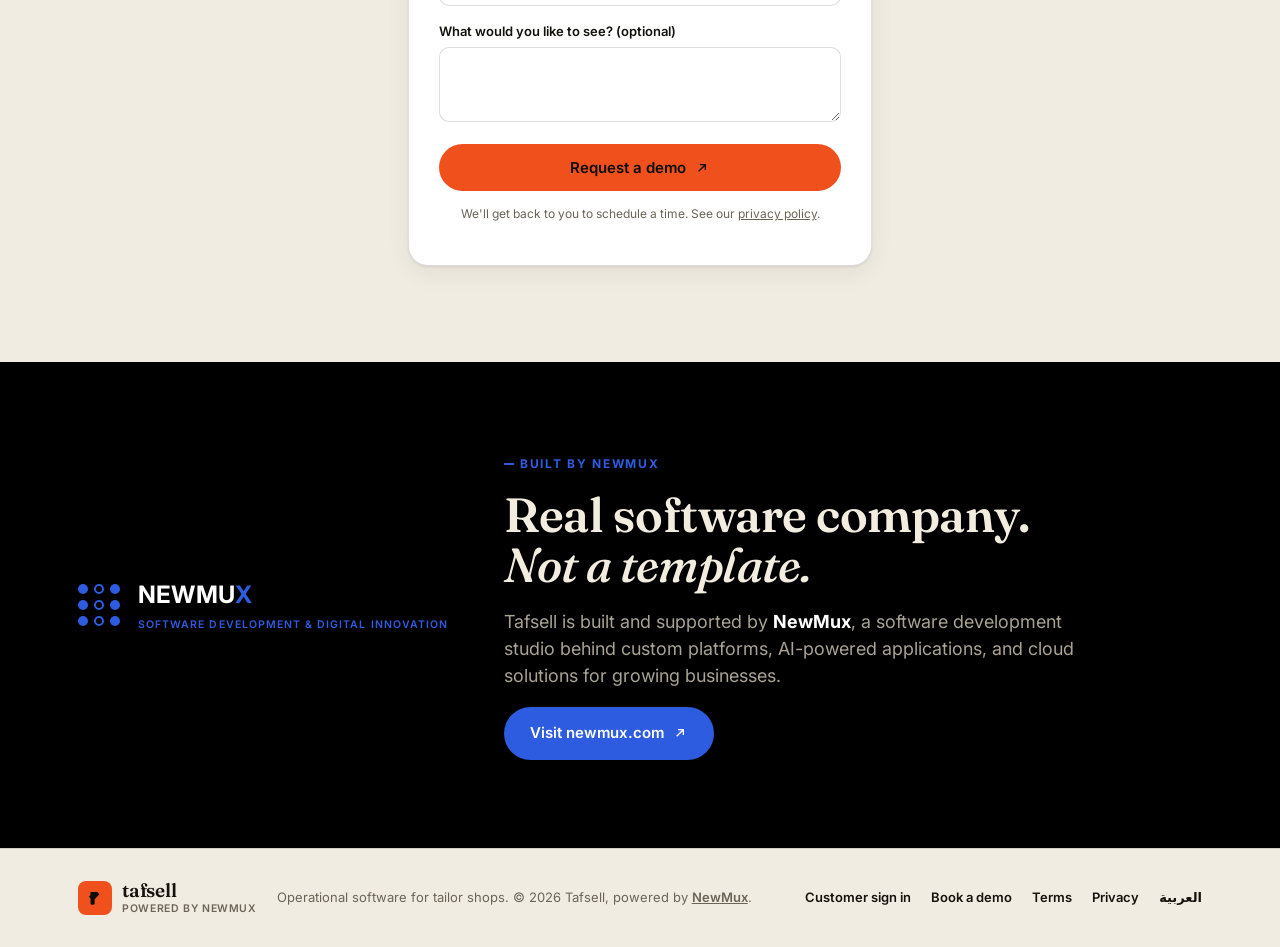
==== commit c0162c24: "Say shops run on app.tafsell.com, not their own domain Every shop works in its own private workspace" ====
--- a/index.html
+++ b/index.html
@@ -38,6 +38,7 @@
         "@type": "Organization",
         "@id": "https://tafsell.com/#organization",
         "name": "Tafsell",
+        "alternateName": "تفصيل",
         "url": "https://tafsell.com/",
         "logo": "https://tafsell.com/assets/tafsell-logo-512.jpg",
         "email": "info@newmux.com",
@@ -46,6 +47,7 @@
       {
         "@type": "SoftwareApplication",
         "name": "Tafsell",
+        "alternateName": "تفصيل",
         "url": "https://tafsell.com/",
         "applicationCategory": "BusinessApplication",
         "operatingSystem": "Web",
@@ -97,7 +99,7 @@
           <div class="browser-frame">
             <div class="browser-bar">
               <span class="browser-dots" aria-hidden="true"><i></i><i></i><i></i></span>
-              <span class="browser-url">yourshop.com</span>
+              <span class="browser-url">app.tafsell.com</span>
               <span class="live-tag">Demo workspace</span>
             </div>
             <div class="mock-app mock-app--compact">
@@ -142,7 +144,7 @@
         <div class="browser-frame browser-frame--wide">
           <div class="browser-bar">
             <span class="browser-dots" aria-hidden="true"><i></i><i></i><i></i></span>
-            <span class="browser-url">yourshop.com</span>
+            <span class="browser-url">app.tafsell.com</span>
             <span class="live-tag">Demo workspace</span>
           </div>
           <div class="mock-app">
@@ -249,7 +251,7 @@
           <div class="step">
             <span class="step-number">2</span>
             <h3>Sign &amp; set up</h3>
-            <p>A one-time setup fee and a simple contract get your shop fully configured on its own domain.</p>
+            <p>A one-time setup fee and a simple contract get your shop fully configured, with its own private workspace on app.tafsell.com.</p>
           </div>
           <div class="step">
             <span class="step-number">3</span>
@@ -257,7 +259,7 @@
             <p>Your team starts using it day to day, backed by a straightforward monthly subscription.</p>
           </div>
         </div>
-        <p class="steps-note">No hidden costs. No shared accounts. Your workspace, your domain.</p>
+        <p class="steps-note">No hidden costs. No shared accounts. Your shop's own private workspace on app.tafsell.com.</p>
       </div>
     </section>
 
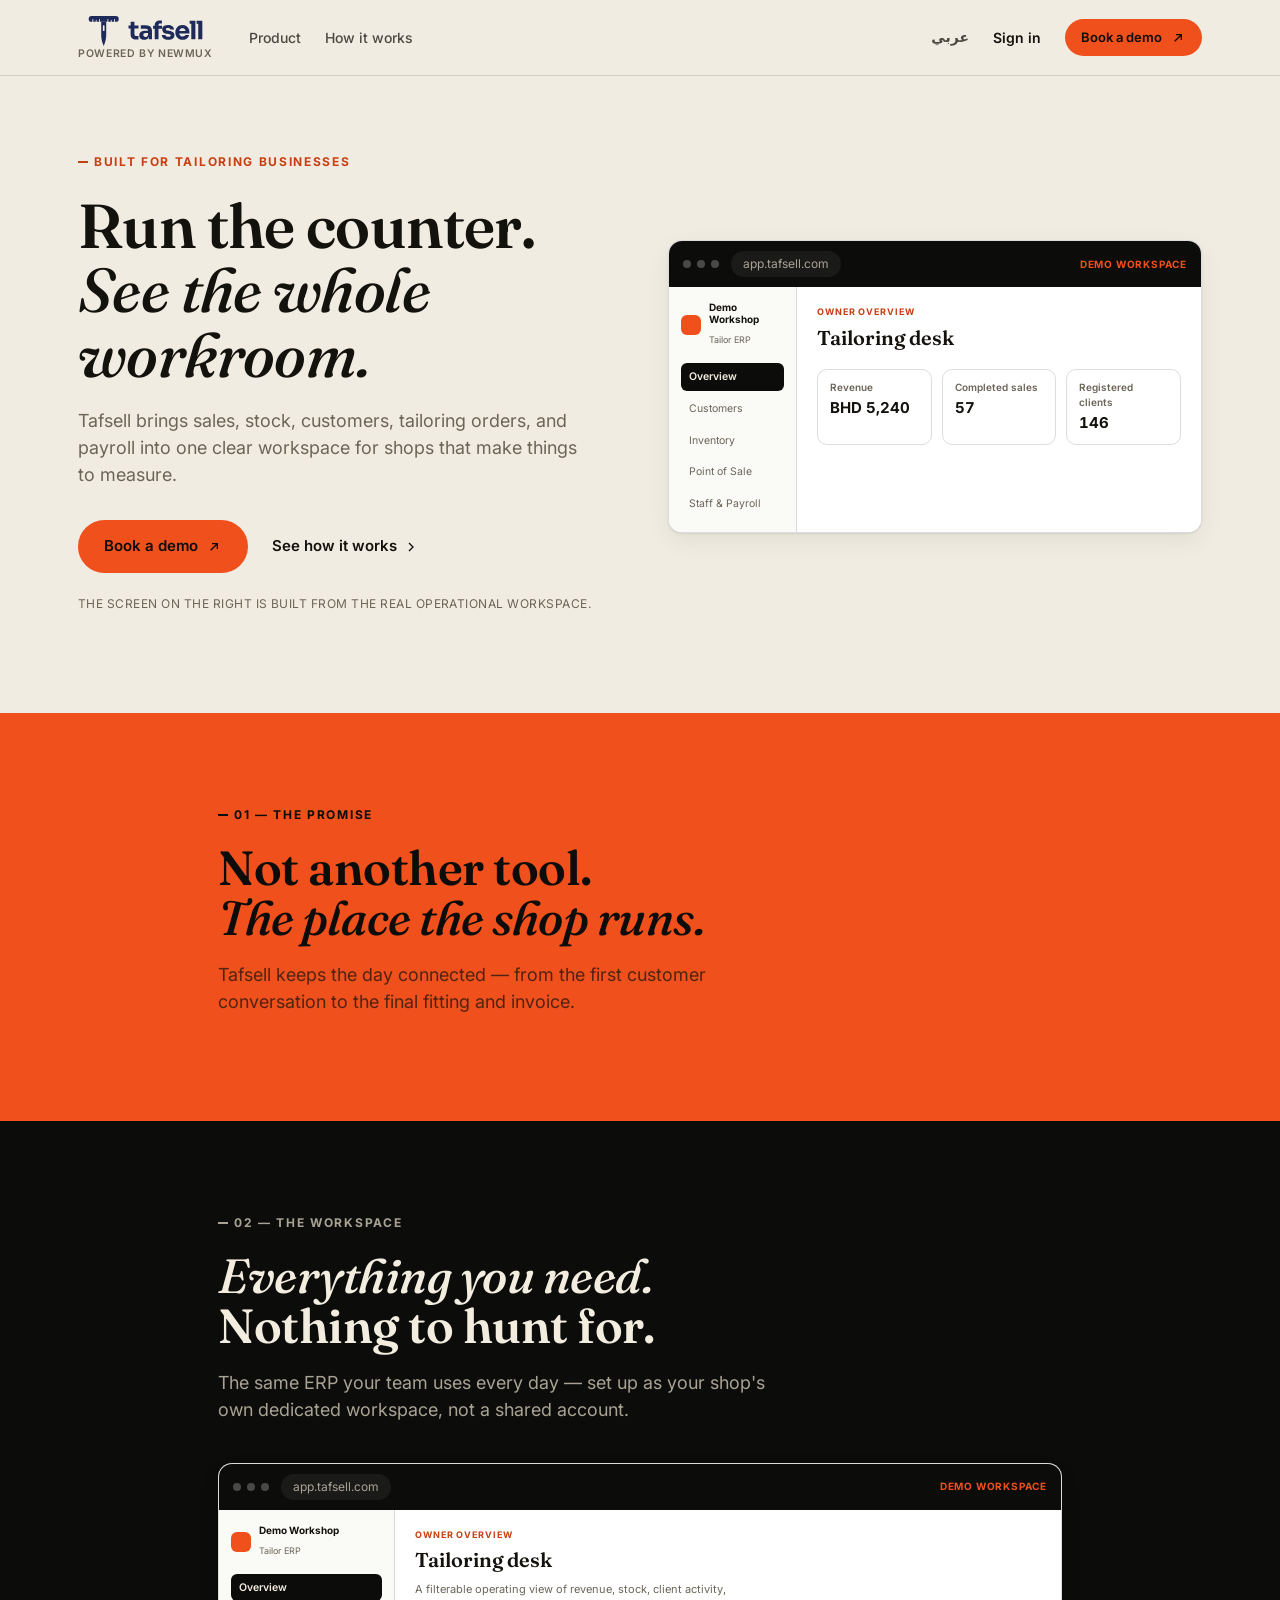
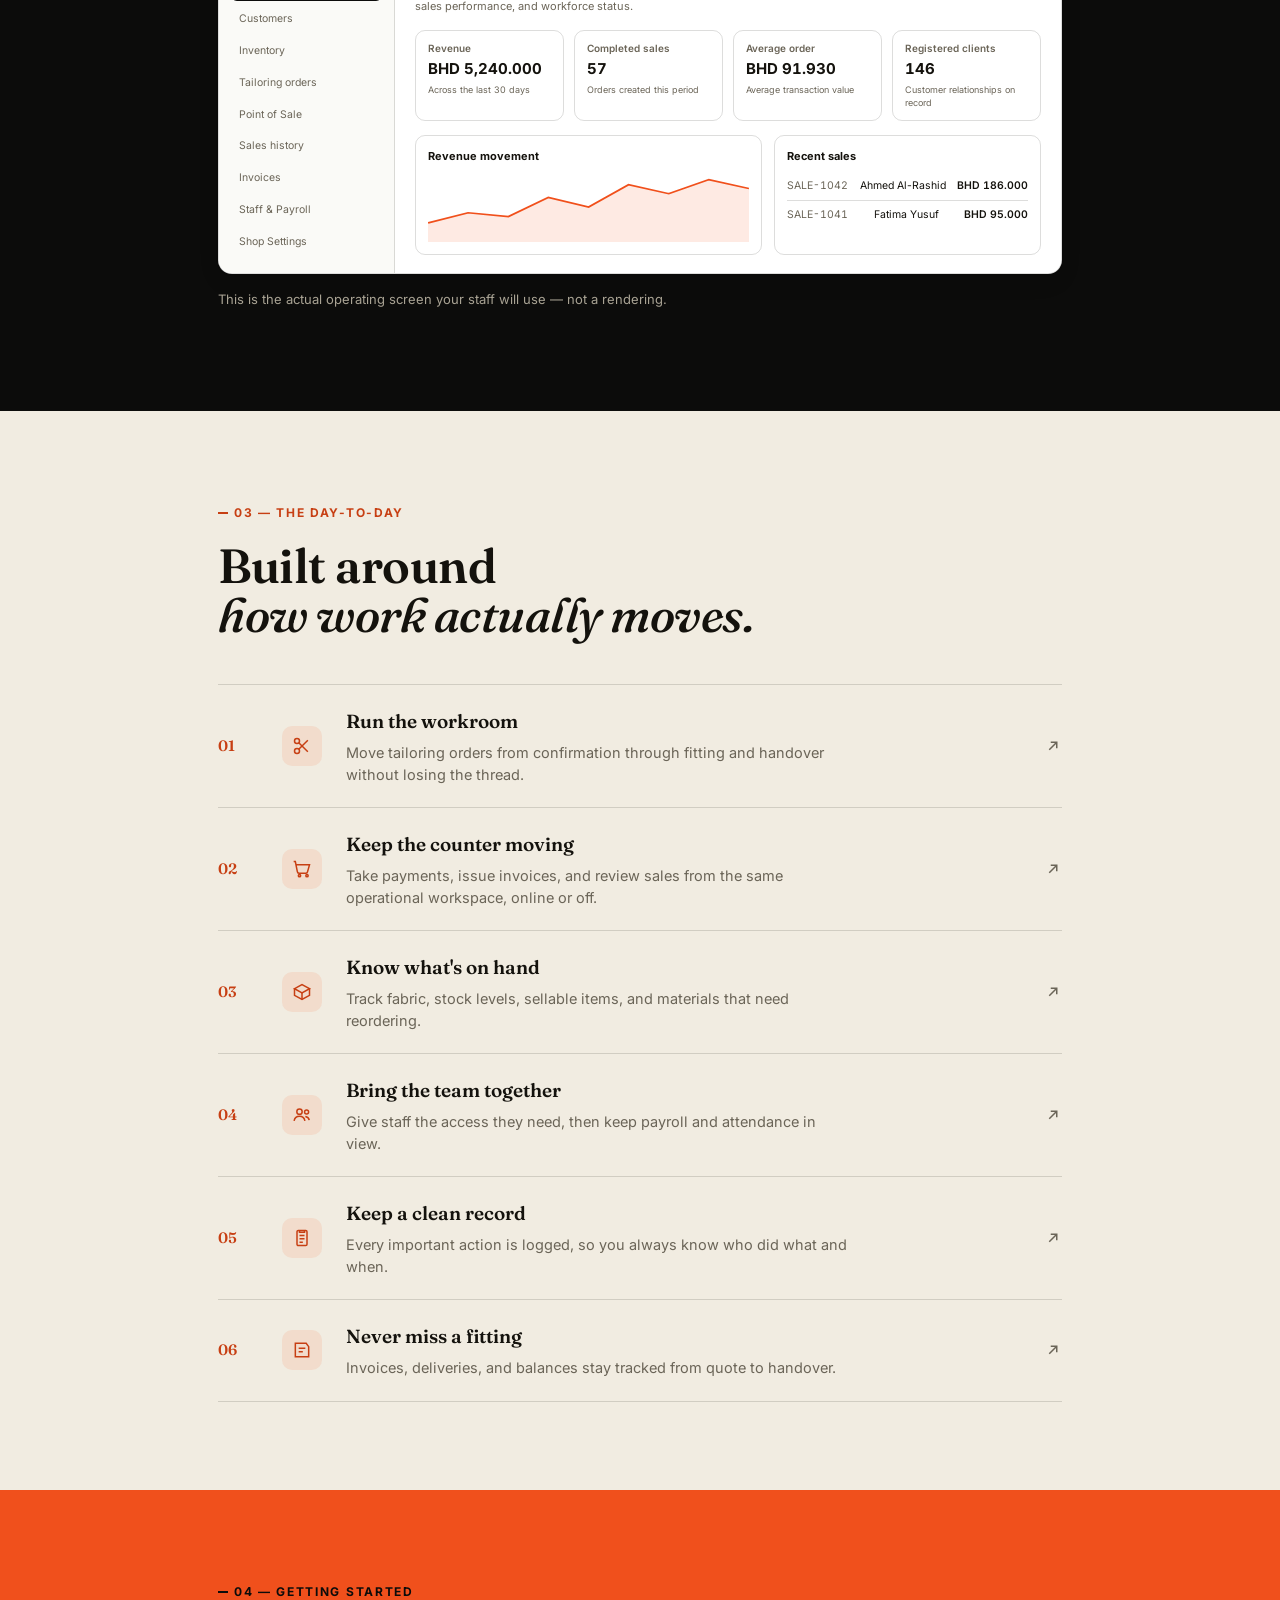
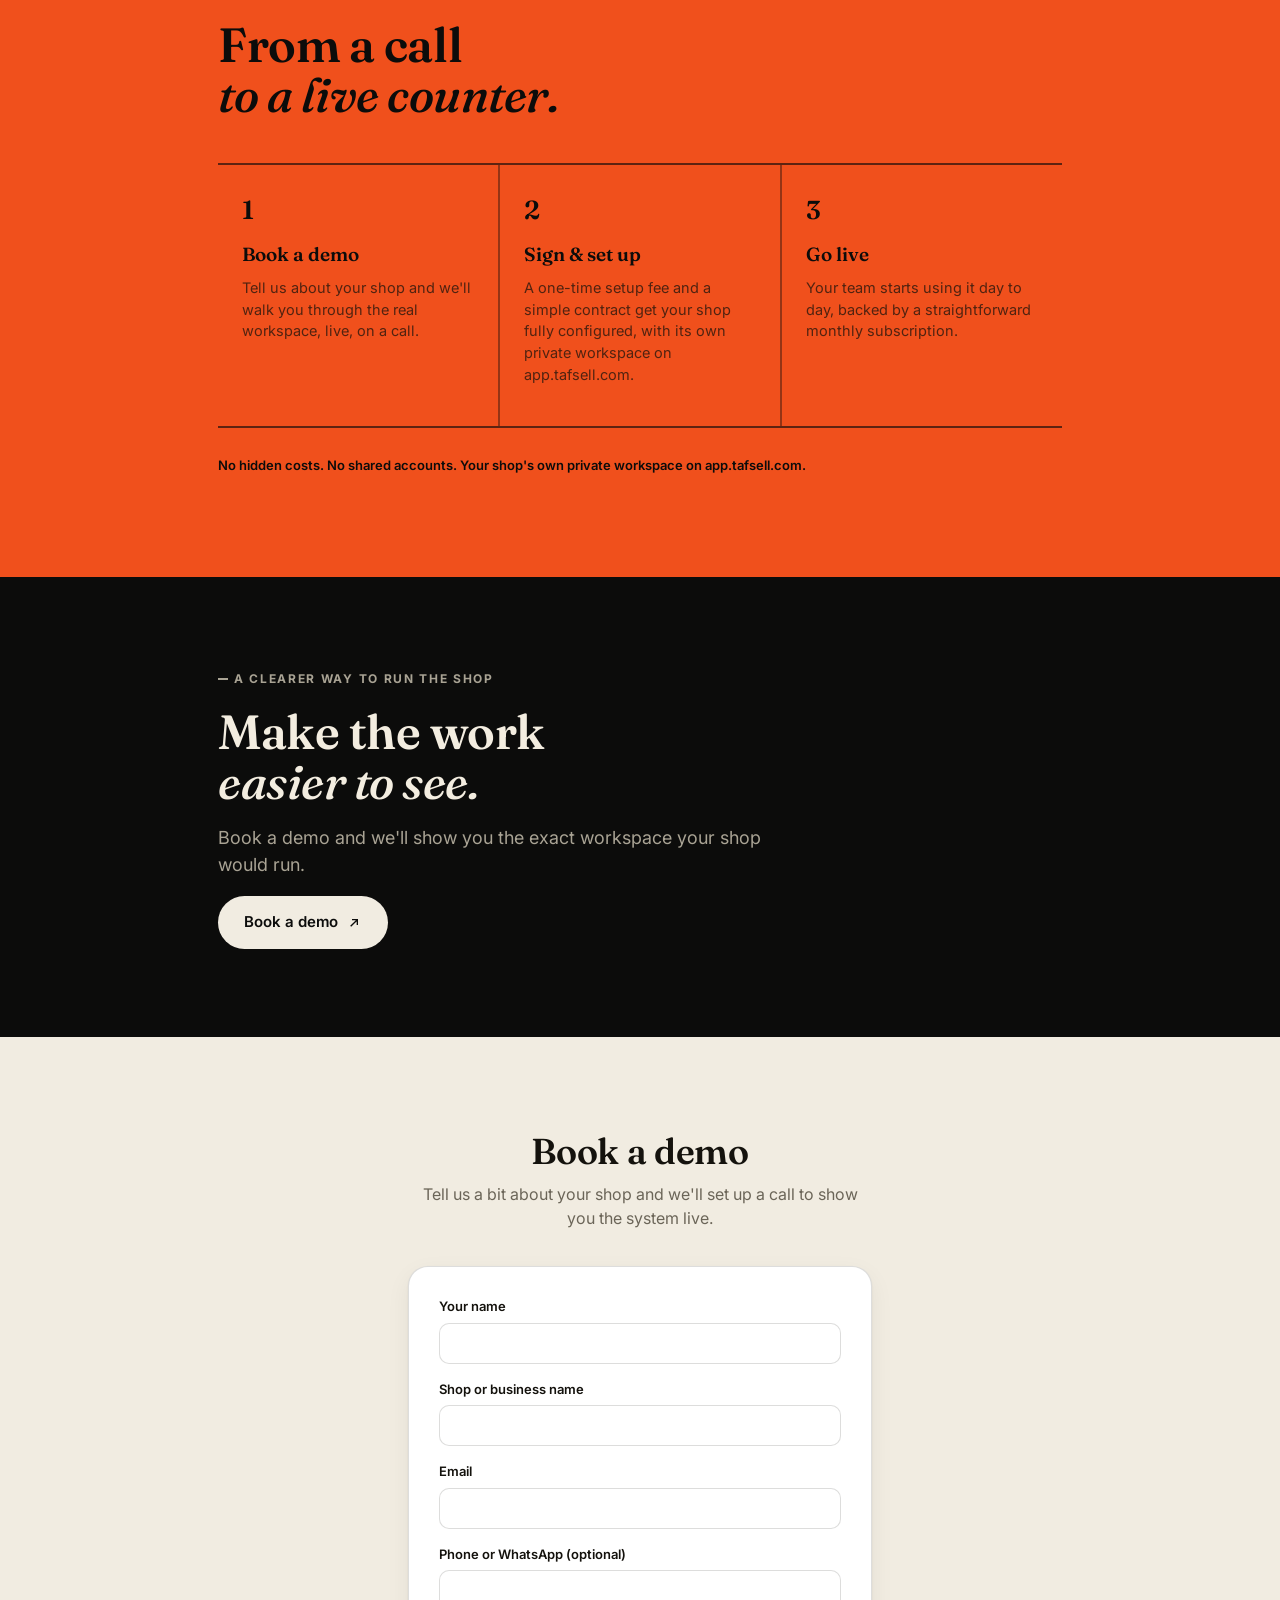
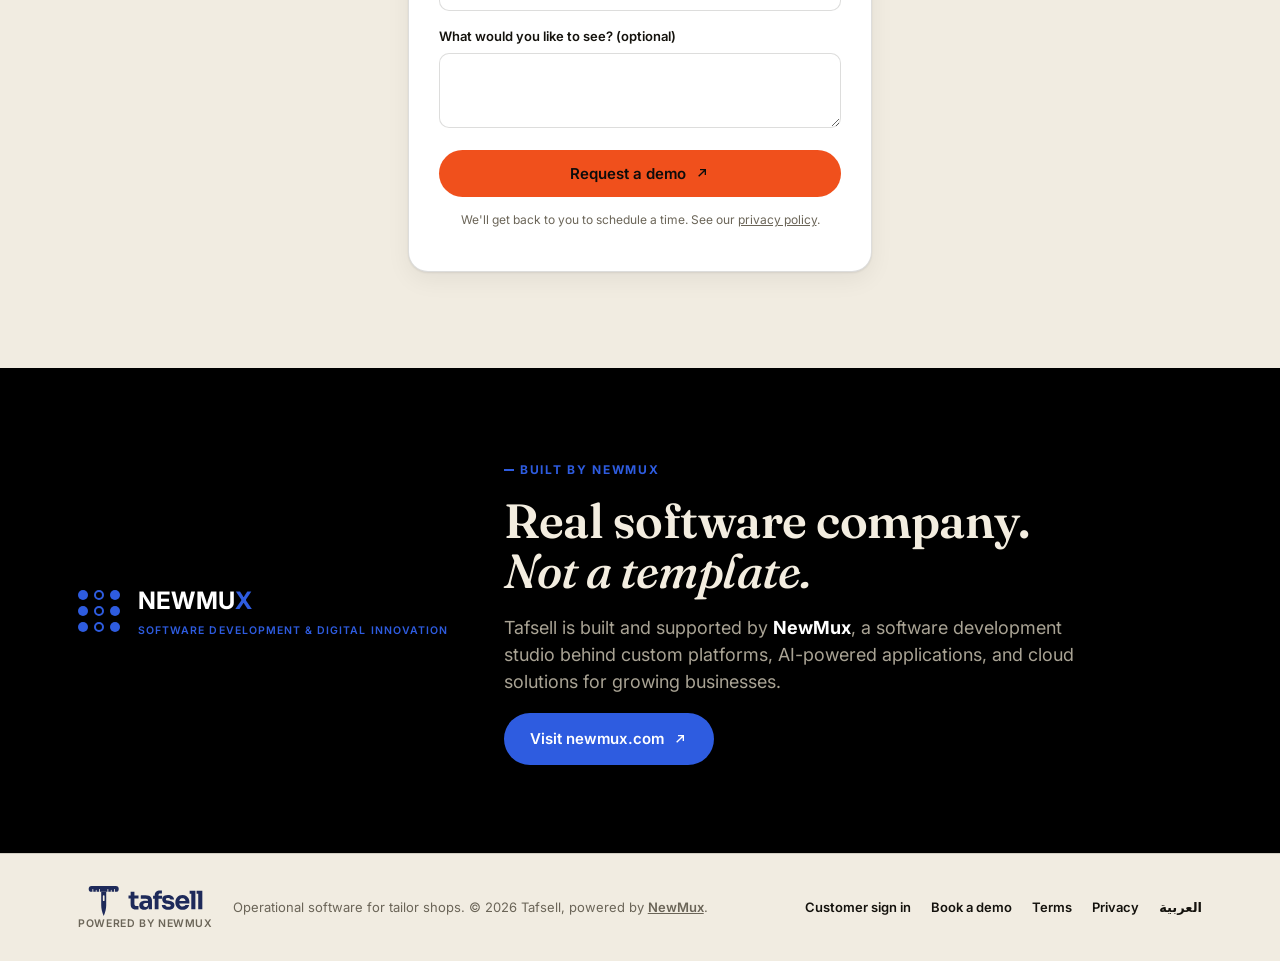
==== commit 0d4892e6: "Use the official Tafsell logo and icons Replace the placeholder orange mark and Fraunces wordmark in" ====
--- a/index.html
+++ b/index.html
@@ -24,8 +24,9 @@
   <meta property="og:locale:alternate" content="ar_AR" />
   <meta name="twitter:card" content="summary_large_image" />
 
-  <link rel="icon" type="image/jpeg" href="/assets/tafsell-logo-192.jpg" />
-  <link rel="apple-touch-icon" href="/assets/tafsell-logo-192.jpg" />
+  <link rel="icon" href="/favicon.ico" sizes="48x48" />
+  <link rel="icon" type="image/svg+xml" href="/assets/favicon.svg" />
+  <link rel="apple-touch-icon" href="/assets/apple-touch-icon.png" />
   <link rel="preconnect" href="https://fonts.googleapis.com">
   <link rel="preconnect" href="https://fonts.gstatic.com" crossorigin>
   <link href="https://fonts.googleapis.com/css2?family=Fraunces:ital,opsz,wght@0,9..144,500;0,9..144,600;0,9..144,700;1,9..144,500;1,9..144,600&family=Inter:wght@400;500;600;700&display=swap" rel="stylesheet">
@@ -40,7 +41,7 @@
         "name": "Tafsell",
         "alternateName": "تفصيل",
         "url": "https://tafsell.com/",
-        "logo": "https://tafsell.com/assets/tafsell-logo-512.jpg",
+        "logo": "https://tafsell.com/assets/tafsell-icon-512.png",
         "email": "info@newmux.com",
         "parentOrganization": { "@type": "Organization", "name": "NewMux", "url": "https://www.newmux.com/" }
       },
@@ -64,11 +65,8 @@
   <header class="site-header">
     <div class="wrap header-inner">
       <a href="#top" class="brand">
-        <span class="brand-mark" aria-hidden="true">
-          <svg viewBox="0 0 24 24" fill="none"><path d="M6 4h9l3 3-6.5 6.5V19a2 2 0 0 1-2 2H8a2 2 0 0 1-2-2v-6.5L4 10l2-2Z" fill="currentColor"/></svg>
-        </span>
         <span class="brand-text">
-          <span class="brand-word">tafsell</span>
+          <img class="brand-logo" src="/assets/tafsell-logo.svg" alt="Tafsell" width="113" height="30" />
           <span class="brand-by">powered by NewMux</span>
         </span>
       </a>
@@ -340,11 +338,8 @@
   <footer class="site-footer">
     <div class="wrap footer-inner">
       <a href="#top" class="brand">
-        <span class="brand-mark" aria-hidden="true">
-          <svg viewBox="0 0 24 24" fill="none"><path d="M6 4h9l3 3-6.5 6.5V19a2 2 0 0 1-2 2H8a2 2 0 0 1-2-2v-6.5L4 10l2-2Z" fill="currentColor"/></svg>
-        </span>
         <span class="brand-text">
-          <span class="brand-word">tafsell</span>
+          <img class="brand-logo" src="/assets/tafsell-logo.svg" alt="Tafsell" width="113" height="30" />
           <span class="brand-by">powered by NewMux</span>
         </span>
       </a>
--- a/styles.css
+++ b/styles.css
@@ -76,25 +76,10 @@
   color: inherit;
 }
 
-.brand-mark {
-  width: 34px;
-  height: 34px;
-  border-radius: 8px;
-  background: var(--orange);
-  color: var(--black);
-  display: flex;
-  align-items: center;
-  justify-content: center;
-  flex-shrink: 0;
-}
-
-.brand-mark svg { width: 18px; height: 18px; }
-
-.brand-word {
-  font-family: "Fraunces", serif;
-  font-weight: 600;
-  font-size: 19px;
-  letter-spacing: -0.01em;
+.brand-logo {
+  display: block;
+  height: 30px;
+  width: auto;
 }
 
 .brand-text {
@@ -150,8 +135,7 @@
 @media (max-width: 420px) {
   .header-inner { gap: 12px; }
   .brand { gap: 8px; }
-  .brand-mark { width: 30px; height: 30px; }
-  .brand-word { font-size: 17px; }
+  .brand-logo { height: 26px; }
   .brand-by { font-size: 8.5px; letter-spacing: 0.04em; }
   /* No room for both: customers still have "Customer sign in" in the footer. */
   .header-signin { display: none; }
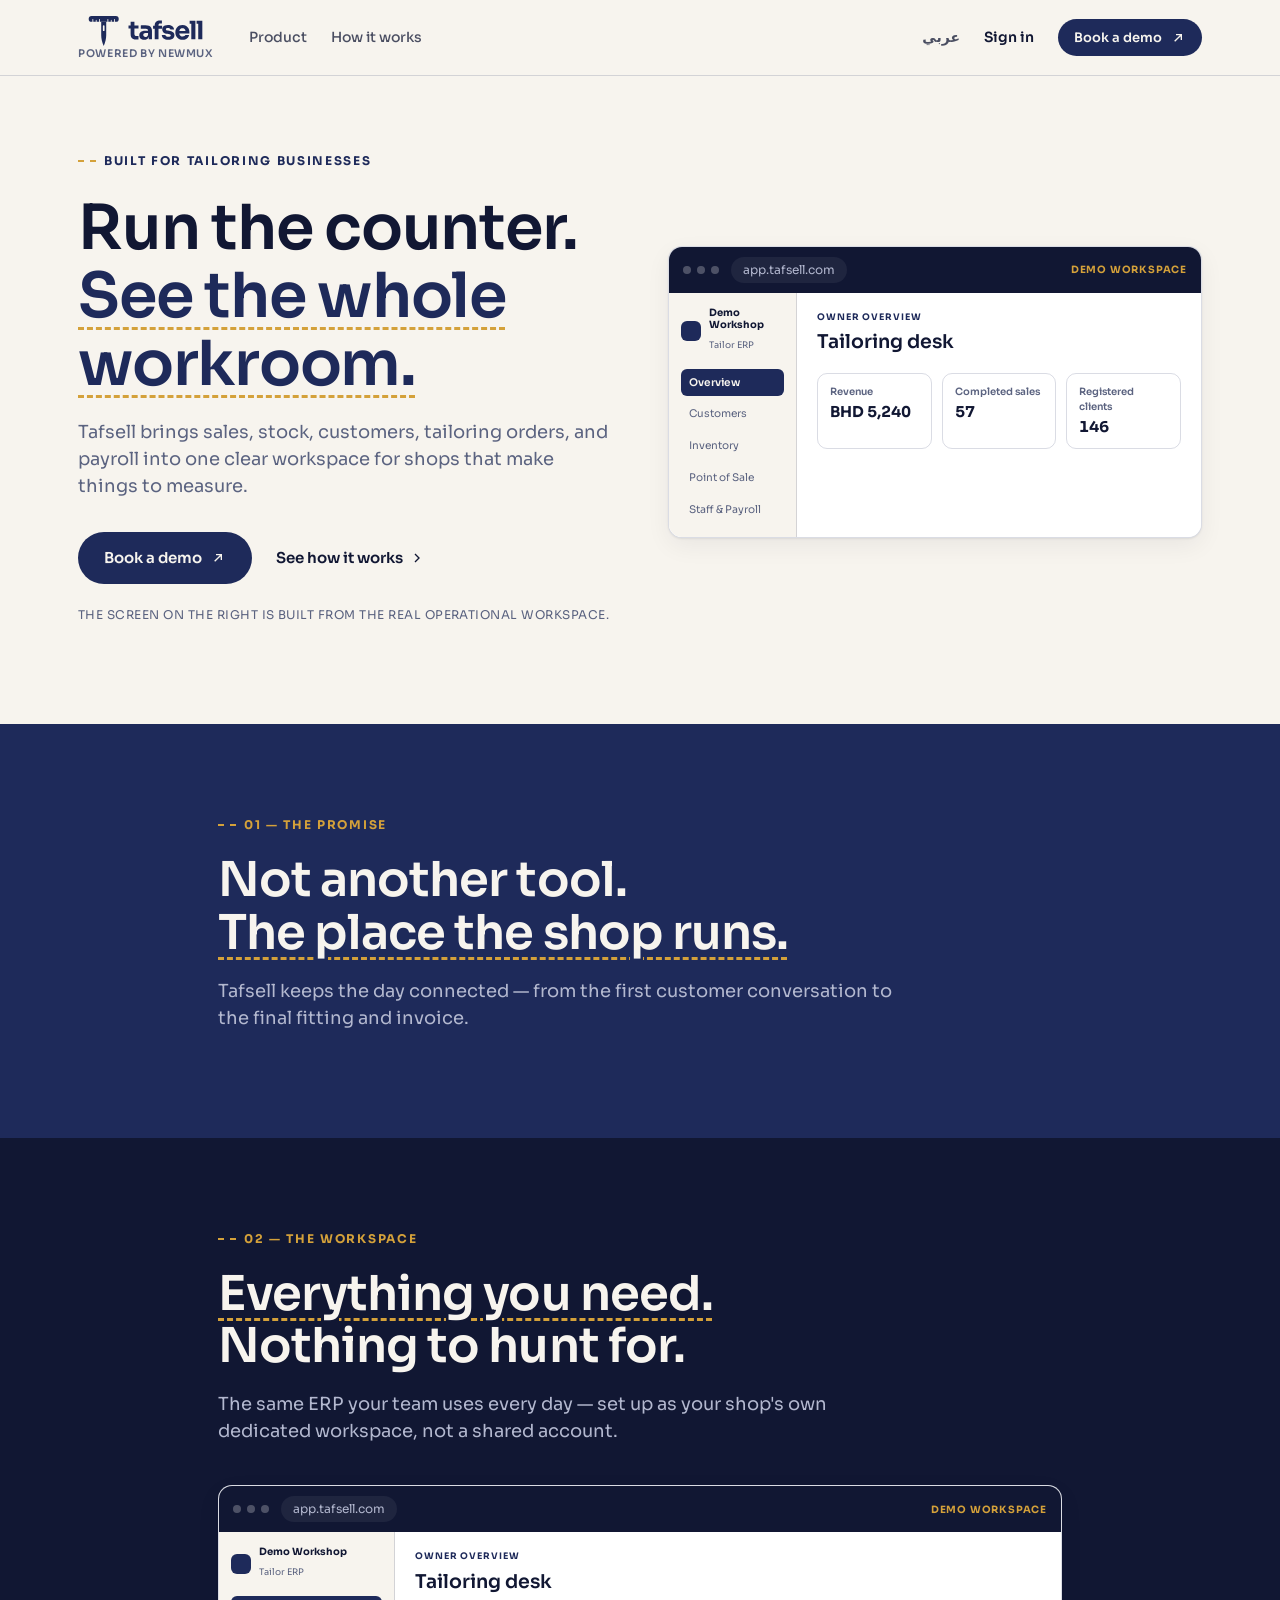
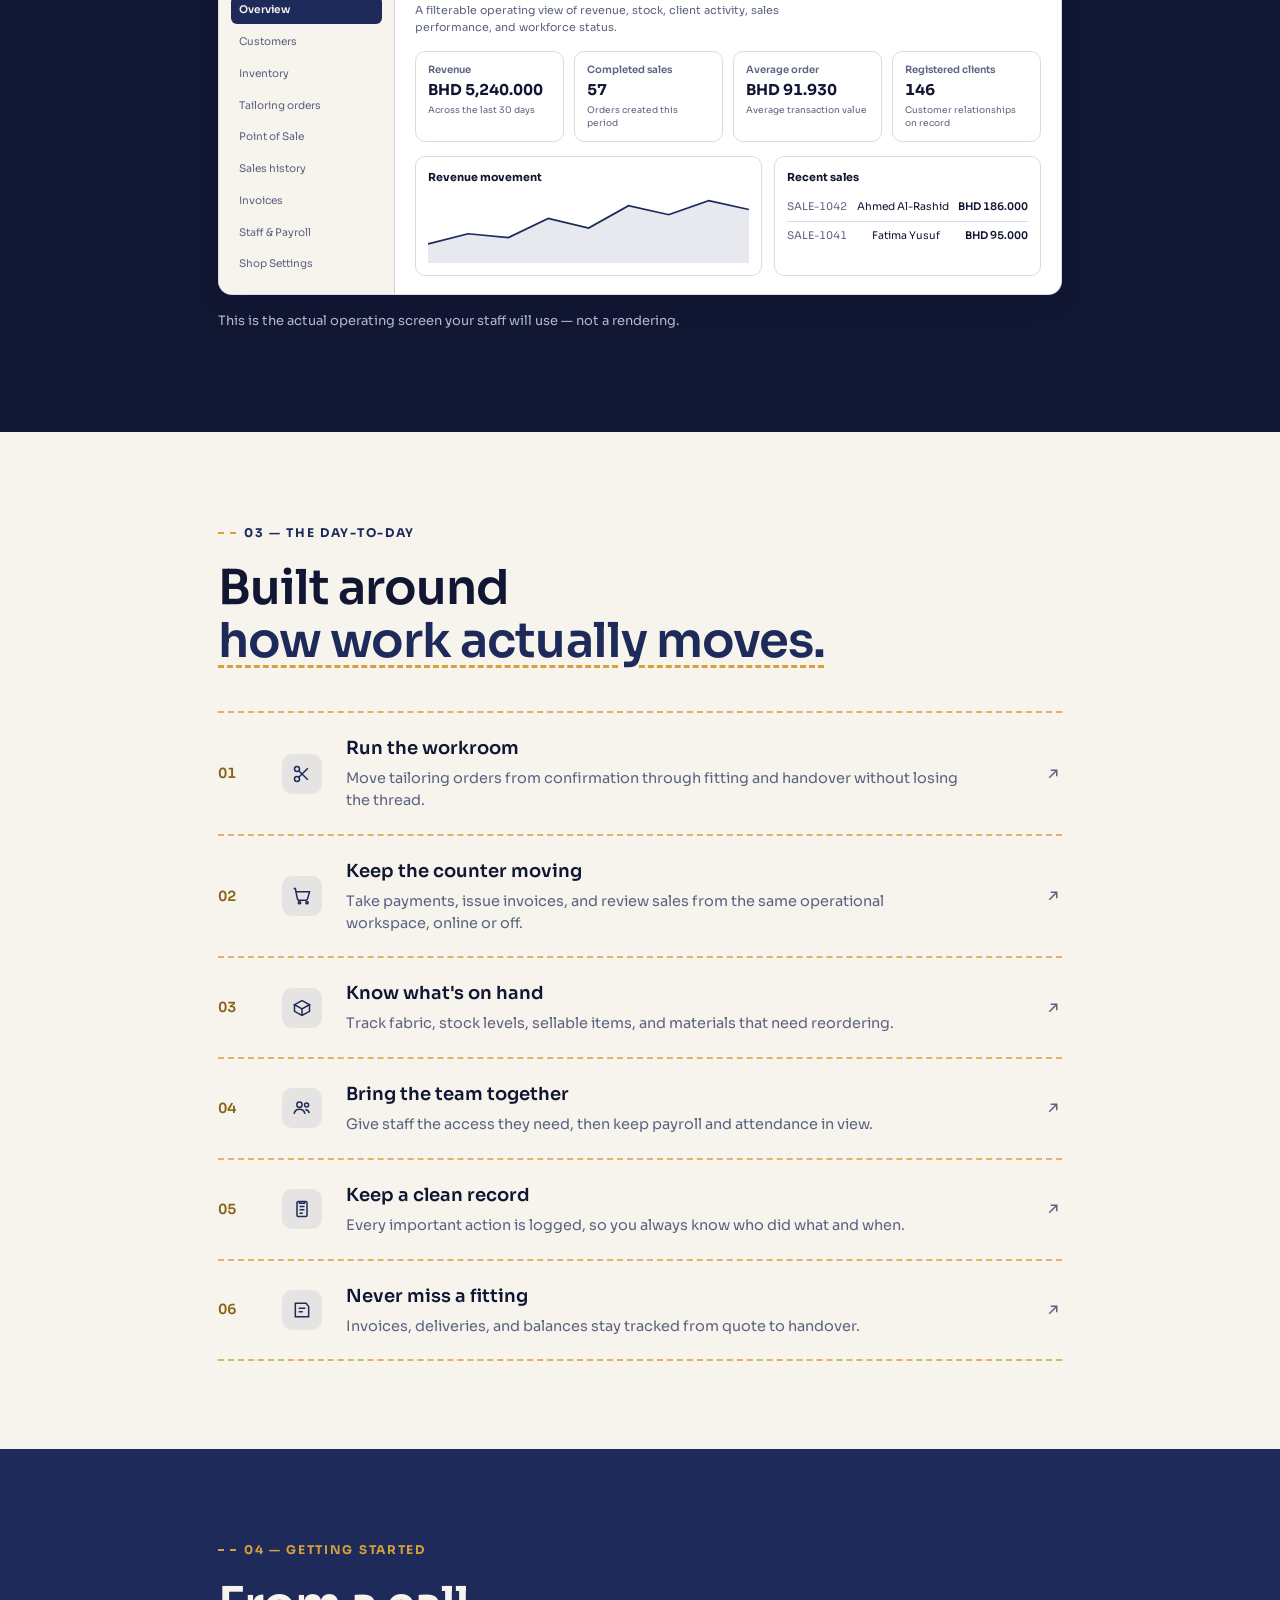
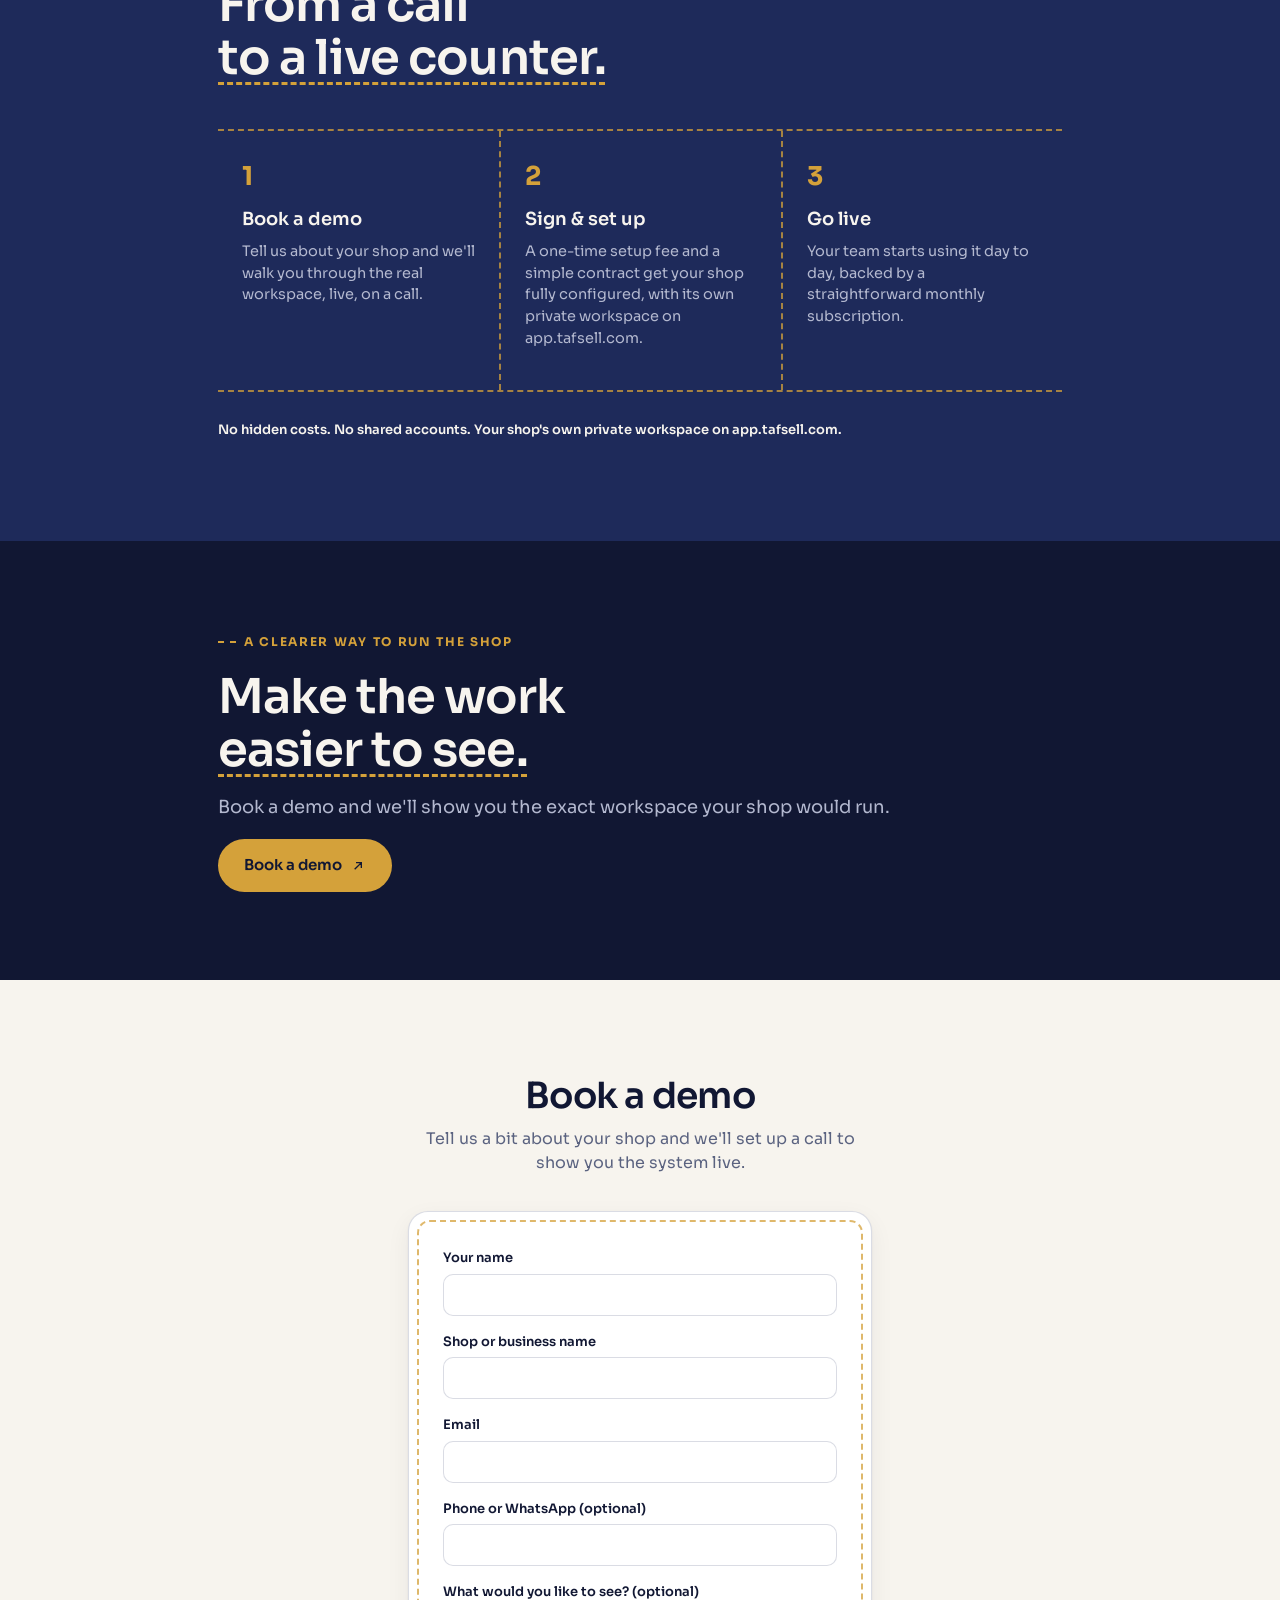
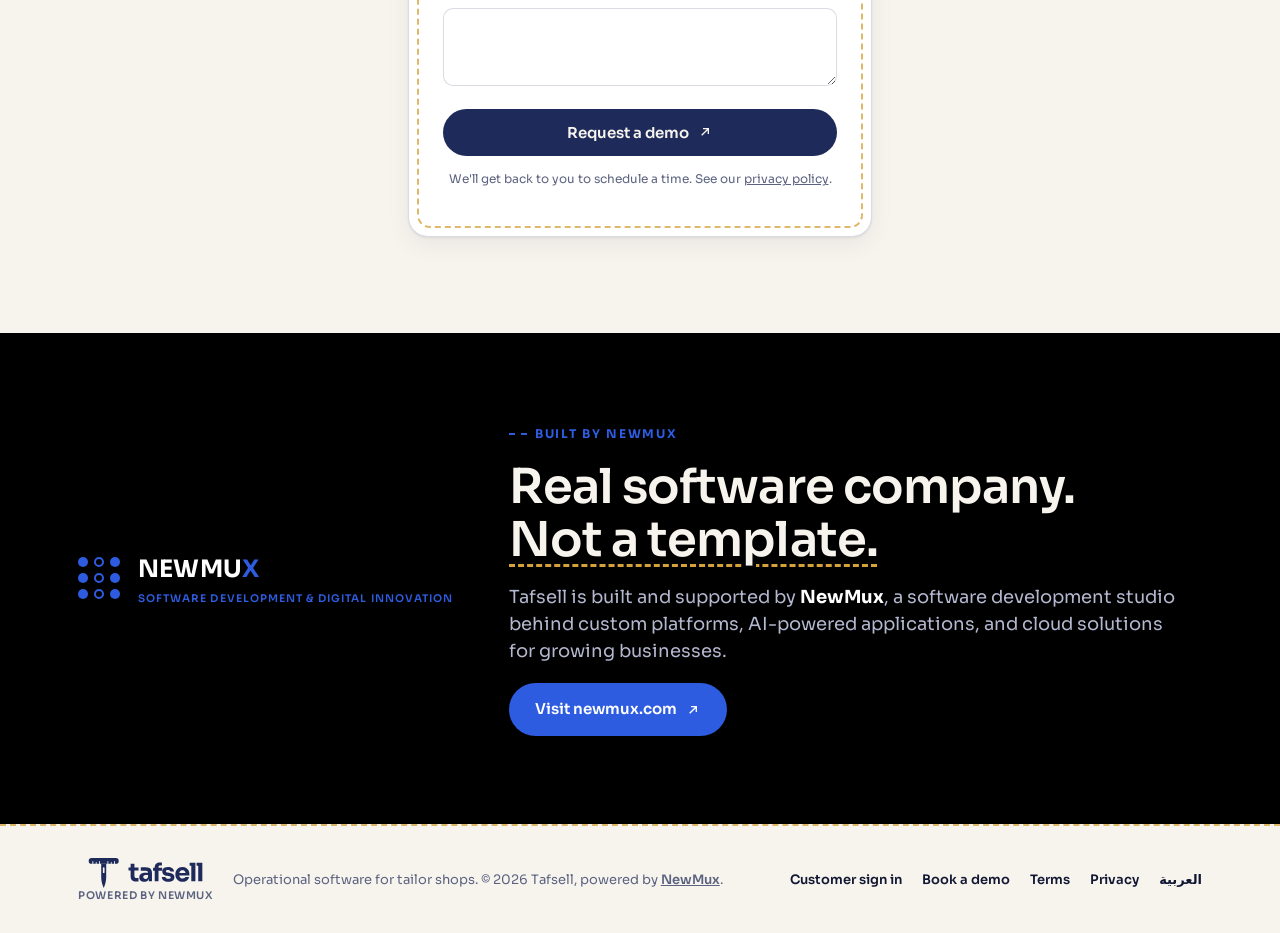
==== commit d49871e6: "Restyle the landing page to the Tafsell brand identity Colours: Tailor's Chalk background, Deep Nigh" ====
--- a/index.html
+++ b/index.html
@@ -9,7 +9,7 @@
   <link rel="alternate" hreflang="en" href="https://tafsell.com/" />
   <link rel="alternate" hreflang="ar" href="https://tafsell.com/ar/" />
   <link rel="alternate" hreflang="x-default" href="https://tafsell.com/" />
-  <meta name="theme-color" content="#0c0c0b" />
+  <meta name="theme-color" content="#1e2a5a" />
 
   <meta property="og:type" content="website" />
   <meta property="og:site_name" content="Tafsell" />
@@ -29,7 +29,7 @@
   <link rel="apple-touch-icon" href="/assets/apple-touch-icon.png" />
   <link rel="preconnect" href="https://fonts.googleapis.com">
   <link rel="preconnect" href="https://fonts.gstatic.com" crossorigin>
-  <link href="https://fonts.googleapis.com/css2?family=Fraunces:ital,opsz,wght@0,9..144,500;0,9..144,600;0,9..144,700;1,9..144,500;1,9..144,600&family=Inter:wght@400;500;600;700&display=swap" rel="stylesheet">
+  <link href="https://fonts.googleapis.com/css2?family=Sora:wght@400;500;600;700&display=swap" rel="stylesheet">
   <link rel="stylesheet" href="/styles.css" />
   <script type="application/ld+json">
   {
@@ -126,17 +126,17 @@
       </div>
     </section>
 
-    <section class="block block-orange">
-      <div class="wrap block-inner">
-        <span class="eyebrow eyebrow-on-orange">01 — The promise</span>
+    <section class="block block-indigo">
+      <div class="wrap block-inner">
+        <span class="eyebrow eyebrow-on-indigo">01 — The promise</span>
         <h2 class="display block-heading">Not another tool.<br /><em>The place the shop runs.</em></h2>
         <p class="block-lead">Tafsell keeps the day connected — from the first customer conversation to the final fitting and invoice.</p>
       </div>
     </section>
 
-    <section id="workspace" class="block block-black">
-      <div class="wrap block-inner">
-        <span class="eyebrow eyebrow-on-black">02 — The workspace</span>
+    <section id="workspace" class="block block-night">
+      <div class="wrap block-inner">
+        <span class="eyebrow eyebrow-on-night">02 — The workspace</span>
         <h2 class="display block-heading light"><em>Everything you need.</em><br />Nothing to hunt for.</h2>
         <p class="block-lead light">The same ERP your team uses every day — set up as your shop's own dedicated workspace, not a shared account.</p>
         <div class="browser-frame browser-frame--wide">
@@ -174,8 +174,8 @@
                 <div class="mock-panel mock-panel--chart">
                   <p class="mock-panel-title">Revenue movement</p>
                   <svg class="mock-chart" viewBox="0 0 320 110" preserveAspectRatio="none">
-                    <polyline points="0,80 40,64 80,70 120,40 160,55 200,20 240,34 280,12 320,26" fill="none" stroke="#f0501c" stroke-width="2.5" />
-                    <polygon points="0,80 40,64 80,70 120,40 160,55 200,20 240,34 280,12 320,26 320,110 0,110" fill="rgba(240,80,28,0.12)" />
+                    <polyline points="0,80 40,64 80,70 120,40 160,55 200,20 240,34 280,12 320,26" fill="none" stroke="#1e2a5a" stroke-width="2.5" />
+                    <polygon points="0,80 40,64 80,70 120,40 160,55 200,20 240,34 280,12 320,26 320,110 0,110" fill="rgba(30,42,90,0.1)" />
                   </svg>
                 </div>
                 <div class="mock-panel">
@@ -236,9 +236,9 @@
       </div>
     </section>
 
-    <section id="getting-started" class="block block-orange">
-      <div class="wrap block-inner">
-        <span class="eyebrow eyebrow-on-orange">04 — Getting started</span>
+    <section id="getting-started" class="block block-indigo">
+      <div class="wrap block-inner">
+        <span class="eyebrow eyebrow-on-indigo">04 — Getting started</span>
         <h2 class="display block-heading">From a call<br /><em>to a live counter.</em></h2>
         <div class="steps">
           <div class="step">
@@ -261,9 +261,9 @@
       </div>
     </section>
 
-    <section class="block block-black block-cta">
-      <div class="wrap block-inner">
-        <span class="eyebrow eyebrow-on-black">A clearer way to run the shop</span>
+    <section class="block block-night block-cta">
+      <div class="wrap block-inner">
+        <span class="eyebrow eyebrow-on-night">A clearer way to run the shop</span>
         <h2 class="display block-heading light">Make the work<br /><em>easier to see.</em></h2>
         <p class="block-lead light">Book a demo and we'll show you the exact workspace your shop would run.</p>
         <a href="#book-a-demo" class="btn btn-cream btn-lg">Book a demo <svg viewBox="0 0 24 24" fill="none" stroke="currentColor" stroke-width="2"><path d="M7 17 17 7M9 7h8v8"/></svg></a>
--- a/styles.css
+++ b/styles.css
@@ -1,17 +1,21 @@
 :root {
-  --cream: #f1ece1;
-  --cream-2: #e8e0cd;
-  --ink: #14120d;
-  --black: #0c0c0b;
-  --cream-text: #f3ede0;
-  --muted: #6b6558;
-  --muted-on-black: #a9a394;
-  --orange: #f0501c;
-  --orange-deep: #c73f13;
-  --line: rgba(20, 18, 13, 0.14);
-  --line-on-black: rgba(243, 237, 224, 0.16);
-  --line-on-orange: rgba(12, 12, 11, 0.4);
-  --shadow: 0 1px 2px rgba(12, 12, 11, 0.08), 0 8px 24px rgba(12, 12, 11, 0.06);
+  /* Tafsell brand identity v1.0 */
+  --indigo: #1e2a5a;      /* Denim Indigo: identity, buttons */
+  --night: #111733;       /* Deep Night: text, dark blocks */
+  --brass: #d4a13a;       /* Brass Thread: accent only */
+  --steel: #5b6380;       /* Steel: secondary text, icons */
+  --linen: #e8e1d3;       /* Linen: cards, dividers */
+  --chalk: #f7f4ee;       /* Tailor's Chalk: main background */
+  --brass-deep: #8a6414;  /* brass dark enough for small text on chalk */
+  --chalk-text: #f7f4ee;
+  --muted: var(--steel);
+  --muted-on-dark: #b3b8cf;
+  --line: rgba(30, 42, 90, 0.16);
+  --line-on-dark: rgba(247, 244, 238, 0.18);
+  --stitch: rgba(212, 161, 58, 0.75);
+  --shadow: 0 1px 2px rgba(17, 23, 51, 0.08), 0 8px 24px rgba(17, 23, 51, 0.06);
+  --font-latin: "Sora", -apple-system, BlinkMacSystemFont, "Segoe UI", sans-serif;
+  --font-arabic: "Readex Pro", "Sora", -apple-system, "Segoe UI", Tahoma, sans-serif;
   --newmux-black: #000000;
   --newmux-blue: #2e5ce0;
   --newmux-blue-soft: rgba(46, 92, 224, 0.14);
@@ -21,9 +25,9 @@
 
 body {
   margin: 0;
-  font-family: "Inter", -apple-system, BlinkMacSystemFont, "Segoe UI", sans-serif;
-  color: var(--ink);
-  background: var(--cream);
+  font-family: var(--font-latin);
+  color: var(--night);
+  background: var(--chalk);
   line-height: 1.5;
   -webkit-font-smoothing: antialiased;
 }
@@ -39,21 +43,25 @@
 h1, h2, h3 { margin: 0; text-wrap: balance; }
 
 .display {
-  font-family: "Fraunces", Georgia, serif;
-  font-optical-sizing: auto;
-  line-height: 1.04;
-  letter-spacing: -0.01em;
-}
-
+  font-family: var(--font-latin);
+  line-height: 1.1;
+  letter-spacing: -0.02em;
+}
+
+/* The accent line sits on a brass stitch instead of leaning into italics. */
 .display em {
-  font-style: italic;
-  font-weight: 500;
+  font-style: normal;
+  font-weight: inherit;
+  color: var(--indigo);
+  text-decoration: underline dashed var(--brass);
+  text-decoration-thickness: 3px;
+  text-underline-offset: 0.16em;
 }
 
 /* ---------- header ---------- */
 
 .site-header {
-  background: var(--cream);
+  background: var(--chalk);
   border-bottom: 1px solid var(--line);
   position: sticky;
   top: 0;
@@ -99,14 +107,14 @@
 }
 
 .header-signin {
-  color: var(--ink);
+  color: var(--night);
   text-decoration: none;
   font-size: 14px;
   font-weight: 600;
   white-space: nowrap;
 }
 
-.header-signin:hover { color: var(--orange-deep); }
+.header-signin:hover { color: var(--steel); }
 
 .main-nav {
   display: flex;
@@ -116,7 +124,7 @@
 }
 
 .main-nav a {
-  color: var(--ink);
+  color: var(--night);
   text-decoration: none;
   font-size: 14px;
   font-weight: 500;
@@ -168,13 +176,14 @@
 .btn svg { width: 16px; height: 16px; flex-shrink: 0; }
 .btn:hover { transform: translateY(-1px); }
 .btn:active { transform: translateY(0); }
-.btn:focus-visible { outline: 2px solid var(--orange); outline-offset: 3px; }
-
-.btn-primary { background: var(--orange); color: var(--black); }
-.btn-primary:hover { background: var(--orange-deep); color: var(--cream-text); }
-
-.btn-cream { background: var(--cream); color: var(--black); }
-.btn-cream:hover { background: #fff; }
+.btn:focus-visible { outline: 2px solid var(--brass); outline-offset: 3px; }
+
+.btn-primary { background: var(--indigo); color: var(--chalk-text); }
+.btn-primary:hover { background: var(--night); }
+
+/* On dark blocks the call to action is brass, the one accent colour. */
+.btn-cream { background: var(--brass); color: var(--night); }
+.btn-cream:hover { background: #e2b24f; }
 
 .btn-sm { padding: 9px 16px; font-size: 13px; white-space: nowrap; }
 .btn-lg { padding: 15px 26px; font-size: 15px; }
@@ -184,7 +193,7 @@
   display: inline-flex;
   align-items: center;
   gap: 6px;
-  color: var(--ink);
+  color: var(--night);
   text-decoration: none;
   font-weight: 600;
   font-size: 15px;
@@ -200,24 +209,25 @@
   font-weight: 700;
   letter-spacing: 0.14em;
   text-transform: uppercase;
-  color: var(--orange-deep);
-  padding-inline-start: 16px;
+  color: var(--indigo);
+  padding-inline-start: 26px;
   position: relative;
 }
 
+/* A short run of brass stitches before each section label. */
 .eyebrow::before {
   content: "";
   position: absolute;
   inset-inline-start: 0;
   top: 50%;
+  width: 18px;
+  height: 0;
+  border-top: 2px dashed var(--brass);
   transform: translateY(-50%);
-  width: 10px;
-  height: 2px;
-  background: currentColor;
-}
-
-.eyebrow-on-orange { color: var(--black); }
-.eyebrow-on-black { color: var(--muted-on-black); }
+}
+
+.eyebrow-on-indigo,
+.eyebrow-on-night { color: var(--brass); }
 
 /* ---------- hero ---------- */
 
@@ -280,7 +290,7 @@
   align-items: center;
   gap: 12px;
   padding: 10px 14px;
-  background: var(--black);
+  background: var(--night);
 }
 
 .browser-dots { display: flex; gap: 6px; }
@@ -288,11 +298,11 @@
 
 .browser-url {
   font-size: 12px;
-  color: var(--muted-on-black);
+  color: var(--muted-on-dark);
   background: rgba(255,255,255,0.06);
   padding: 4px 12px;
   border-radius: 999px;
-  font-family: "Inter", sans-serif;
+  font-family: var(--font-latin);
 }
 
 .live-tag {
@@ -301,21 +311,21 @@
   font-weight: 700;
   letter-spacing: 0.08em;
   text-transform: uppercase;
-  color: var(--orange);
+  color: var(--brass);
 }
 
 .mock-app {
   display: grid;
   grid-template-columns: 176px 1fr;
   background: #fff;
-  color: var(--ink);
+  color: var(--night);
   min-height: 320px;
 }
 
 .mock-app--compact { grid-template-columns: 128px 1fr; min-height: 220px; }
 
 .mock-sidebar {
-  background: #fafaf7;
+  background: var(--chalk);
   border-inline-end: 1px solid var(--line);
   padding: 14px 12px;
 }
@@ -331,7 +341,7 @@
   width: 20px;
   height: 20px;
   border-radius: 6px;
-  background: var(--orange);
+  background: var(--indigo);
   flex-shrink: 0;
 }
 
@@ -348,8 +358,8 @@
 }
 
 .mock-nav-item.is-active {
-  background: var(--black);
-  color: var(--cream-text);
+  background: var(--indigo);
+  color: var(--chalk-text);
   font-weight: 600;
 }
 
@@ -361,13 +371,13 @@
   font-weight: 700;
   letter-spacing: 0.1em;
   text-transform: uppercase;
-  color: var(--orange-deep);
+  color: var(--indigo);
 }
 
 .mock-title {
   margin: 4px 0 0;
-  font-family: "Fraunces", serif;
-  font-size: 20px;
+  font-family: var(--font-latin);
+  font-size: 19px;
   font-weight: 600;
 }
 
@@ -452,25 +462,33 @@
   font-weight: 600;
 }
 
-.block-heading.light { color: var(--cream-text); }
+.block-heading.light { color: var(--chalk-text); }
 
 .block-lead {
   margin-top: 18px;
   font-size: 18px;
-  color: rgba(20,18,13,0.72);
+  color: rgba(17, 23, 51, 0.72);
   max-width: 52ch;
 }
 
-.block-lead.light { color: var(--muted-on-black); }
-
-.block-orange { background: var(--orange); color: var(--black); }
-.block-black { background: var(--black); color: var(--cream-text); }
-.block-cream { background: var(--cream); }
+.block-lead.light { color: var(--muted-on-dark); }
+
+.block-indigo { background: var(--indigo); color: var(--chalk-text); }
+.block-night { background: var(--night); color: var(--chalk-text); }
+.block-cream { background: var(--chalk); }
+
+.block-indigo .block-heading,
+.block-indigo .step h3,
+.block-indigo .steps-note { color: var(--chalk-text); }
+.block-indigo .display em,
+.block-night .display em { color: var(--chalk-text); }
+.block-indigo .block-lead,
+.block-indigo .step p { color: var(--muted-on-dark); }
 
 .frame-caption {
   margin-top: 16px;
   font-size: 13px;
-  color: var(--muted-on-black);
+  color: var(--muted-on-dark);
 }
 
 /* ---------- feature list ---------- */
@@ -479,7 +497,7 @@
   list-style: none;
   margin: 44px 0 0;
   padding: 0;
-  border-top: 1px solid var(--line);
+  border-top: 2px dashed var(--stitch);
 }
 
 .feature-list li {
@@ -488,7 +506,7 @@
   align-items: center;
   gap: 20px;
   padding: 22px 0;
-  border-bottom: 1px solid var(--line);
+  border-bottom: 2px dashed var(--stitch);
 }
 
 @media (max-width: 640px) {
@@ -496,18 +514,19 @@
 }
 
 .feature-number {
-  font-family: "Fraunces", serif;
-  font-size: 15px;
-  font-weight: 600;
-  color: var(--orange-deep);
+  font-family: var(--font-latin);
+  font-size: 14px;
+  font-weight: 600;
+  color: var(--brass-deep);
+  font-variant-numeric: tabular-nums;
 }
 
 .feature-icon {
   width: 40px;
   height: 40px;
   border-radius: 10px;
-  background: rgba(240, 80, 28, 0.1);
-  color: var(--orange-deep);
+  background: rgba(30, 42, 90, 0.08);
+  color: var(--indigo);
   display: flex;
   align-items: center;
   justify-content: center;
@@ -516,8 +535,8 @@
 .feature-icon svg { width: 20px; height: 20px; }
 
 .feature-text h3 {
-  font-family: "Fraunces", serif;
-  font-size: 19px;
+  font-family: var(--font-latin);
+  font-size: 18px;
   font-weight: 600;
 }
 
@@ -541,45 +560,45 @@
   margin-top: 44px;
   display: grid;
   grid-template-columns: repeat(3, 1fr);
-  column-gap: 2px;
-  background: var(--line-on-orange);
-  border-top: 2px solid var(--line-on-orange);
-  border-bottom: 2px solid var(--line-on-orange);
+  border-top: 2px dashed var(--stitch);
+  border-bottom: 2px dashed var(--stitch);
 }
 
 @media (max-width: 720px) {
-  .steps { grid-template-columns: 1fr; column-gap: 0; row-gap: 2px; }
-}
-
-.step {
-  background: var(--orange);
-  padding: 26px 24px;
+  .steps { grid-template-columns: 1fr; }
+}
+
+.step { padding: 26px 24px; }
+
+.step + .step { border-inline-start: 2px dashed var(--stitch); }
+
+@media (max-width: 720px) {
+  .step + .step { border-inline-start: none; border-top: 2px dashed var(--stitch); }
 }
 
 .step-number {
-  font-family: "Fraunces", serif;
+  font-family: var(--font-latin);
   font-size: 26px;
-  font-weight: 600;
+  font-weight: 700;
+  color: var(--brass);
 }
 
 .step h3 {
   margin-top: 10px;
-  font-family: "Fraunces", serif;
-  font-size: 19px;
+  font-family: var(--font-latin);
+  font-size: 18px;
   font-weight: 600;
 }
 
 .step p {
   margin-top: 8px;
   font-size: 14.5px;
-  color: rgba(20,18,13,0.72);
 }
 
 .steps-note {
   margin-top: 28px;
   font-size: 13px;
   font-weight: 600;
-  color: var(--black);
 }
 
 /* ---------- demo form ---------- */
@@ -594,12 +613,25 @@
 
 .section-head p { margin-top: 12px; color: var(--muted); font-size: 16px; }
 
-.demo-form {
+.demo-form,
+.form-success {
+  position: relative;
   background: #fff;
   border: 1px solid var(--line);
   border-radius: 20px;
-  padding: 30px;
+  padding: 36px 34px;
   box-shadow: var(--shadow);
+}
+
+/* Like the stitched border on a Tafsell order tag. */
+.demo-form::before,
+.form-success::before {
+  content: "";
+  position: absolute;
+  inset: 8px;
+  border: 2px dashed var(--stitch);
+  border-radius: 13px;
+  pointer-events: none;
 }
 
 .field { margin-bottom: 16px; }
@@ -620,14 +652,14 @@
   font-size: 14px;
   font-family: inherit;
   background: #fff;
-  color: var(--ink);
+  color: var(--night);
 }
 
 .field input:focus,
 .field textarea:focus {
   outline: none;
-  border-color: var(--orange);
-  box-shadow: 0 0 0 3px rgba(240, 80, 28, 0.16);
+  border-color: var(--indigo);
+  box-shadow: 0 0 0 3px rgba(30, 42, 90, 0.16);
 }
 
 .field textarea { resize: vertical; }
@@ -683,7 +715,7 @@
 
 .newmux-wordmark {
   margin: 0;
-  font-family: "Inter", sans-serif;
+  font-family: "Inter", var(--font-latin);
   font-weight: 700;
   font-size: 24px;
   letter-spacing: 0.01em;
@@ -702,6 +734,8 @@
 }
 
 .eyebrow-newmux { color: var(--newmux-blue); }
+.eyebrow-newmux::before { border-top-color: currentColor; }
+.newmux-block .display em { color: var(--chalk-text); }
 
 .newmux-copy .block-heading { margin-top: 16px; }
 
@@ -712,7 +746,7 @@
 
 /* ---------- footer ---------- */
 
-.site-footer { border-top: 1px solid var(--line); padding: 32px 0; }
+.site-footer { border-top: 2px dashed var(--stitch); padding: 32px 0; }
 
 .footer-inner {
   display: flex;
@@ -729,13 +763,13 @@
 }
 
 .footer-link {
-  color: var(--ink);
+  color: var(--night);
   font-size: 13px;
   font-weight: 600;
   text-decoration: none;
 }
 
-.footer-link:hover { color: var(--orange-deep); }
+.footer-link:hover { color: var(--indigo); }
 
 .footer-tagline a { color: inherit; font-weight: 600; }
 
@@ -749,7 +783,7 @@
 /* ---------- language switch ---------- */
 
 .header-lang {
-  color: var(--ink);
+  color: var(--night);
   text-decoration: none;
   font-size: 14px;
   font-weight: 600;
@@ -757,7 +791,7 @@
   opacity: 0.75;
 }
 
-.header-lang:hover { opacity: 1; color: var(--orange-deep); }
+.header-lang:hover { opacity: 1; }
 
 /* The English page loads no Arabic web font; use the system's for "عربي". */
 .header-lang:lang(ar),
@@ -781,48 +815,42 @@
   padding: 12px 14px;
   border-radius: 10px;
   font-size: 14px;
-  background: rgba(199, 63, 19, 0.08);
-  color: var(--orange-deep);
+  background: rgba(168, 50, 30, 0.08);
+  color: #8f2a14;
 }
 
 .form-status a { color: inherit; font-weight: 600; }
 
 .form-note a { color: inherit; }
 
-.form-success {
-  background: #fff;
-  border: 1px solid var(--line);
-  border-radius: 20px;
-  padding: 36px 30px;
-  box-shadow: var(--shadow);
-  text-align: center;
-}
-
-.form-success h3 { font-family: "Fraunces", Georgia, serif; font-size: 26px; font-weight: 600; }
+.form-success { text-align: center; }
+
+.form-success h3 { font-family: var(--font-latin); font-size: 24px; font-weight: 600; }
 
 .form-success p { margin: 12px 0 0; color: var(--muted); }
 
 /* ---------- Arabic (right-to-left) ---------- */
 
-/* Fraunces and Inter have no Arabic glyphs: Arabic text uses IBM Plex Sans
-   Arabic, and Latin words in the Arabic page (Tafsell, NewMux) keep Inter. */
+/* Sora has no Arabic glyphs: Arabic text uses Readex Pro, and Latin words in
+   the Arabic page (Tafsell, NewMux) keep Sora. */
 :lang(ar) body,
 :lang(ar) .field input,
 :lang(ar) .field textarea,
 :lang(ar) .btn {
-  font-family: "IBM Plex Sans Arabic", "Inter", -apple-system, "Segoe UI", Tahoma, sans-serif;
+  font-family: var(--font-arabic);
 }
 
 :lang(ar) .display,
-:lang(ar) .form-success h3 {
-  font-family: "IBM Plex Sans Arabic", "Fraunces", Georgia, serif;
-  font-weight: 700;
-  line-height: 1.25;
+:lang(ar) .form-success h3,
+:lang(ar) .feature-text h3,
+:lang(ar) .step h3,
+:lang(ar) .mock-title {
+  font-family: var(--font-arabic);
+  font-weight: 600;
+  line-height: 1.3;
   letter-spacing: 0;
 }
 
-/* Arabic has no italics; the accent line keeps its colour and weight instead. */
-:lang(ar) .display em { font-style: normal; font-weight: 600; }
 
 /* Letter-spacing breaks the joins between Arabic letters. */
 :lang(ar) .eyebrow,
